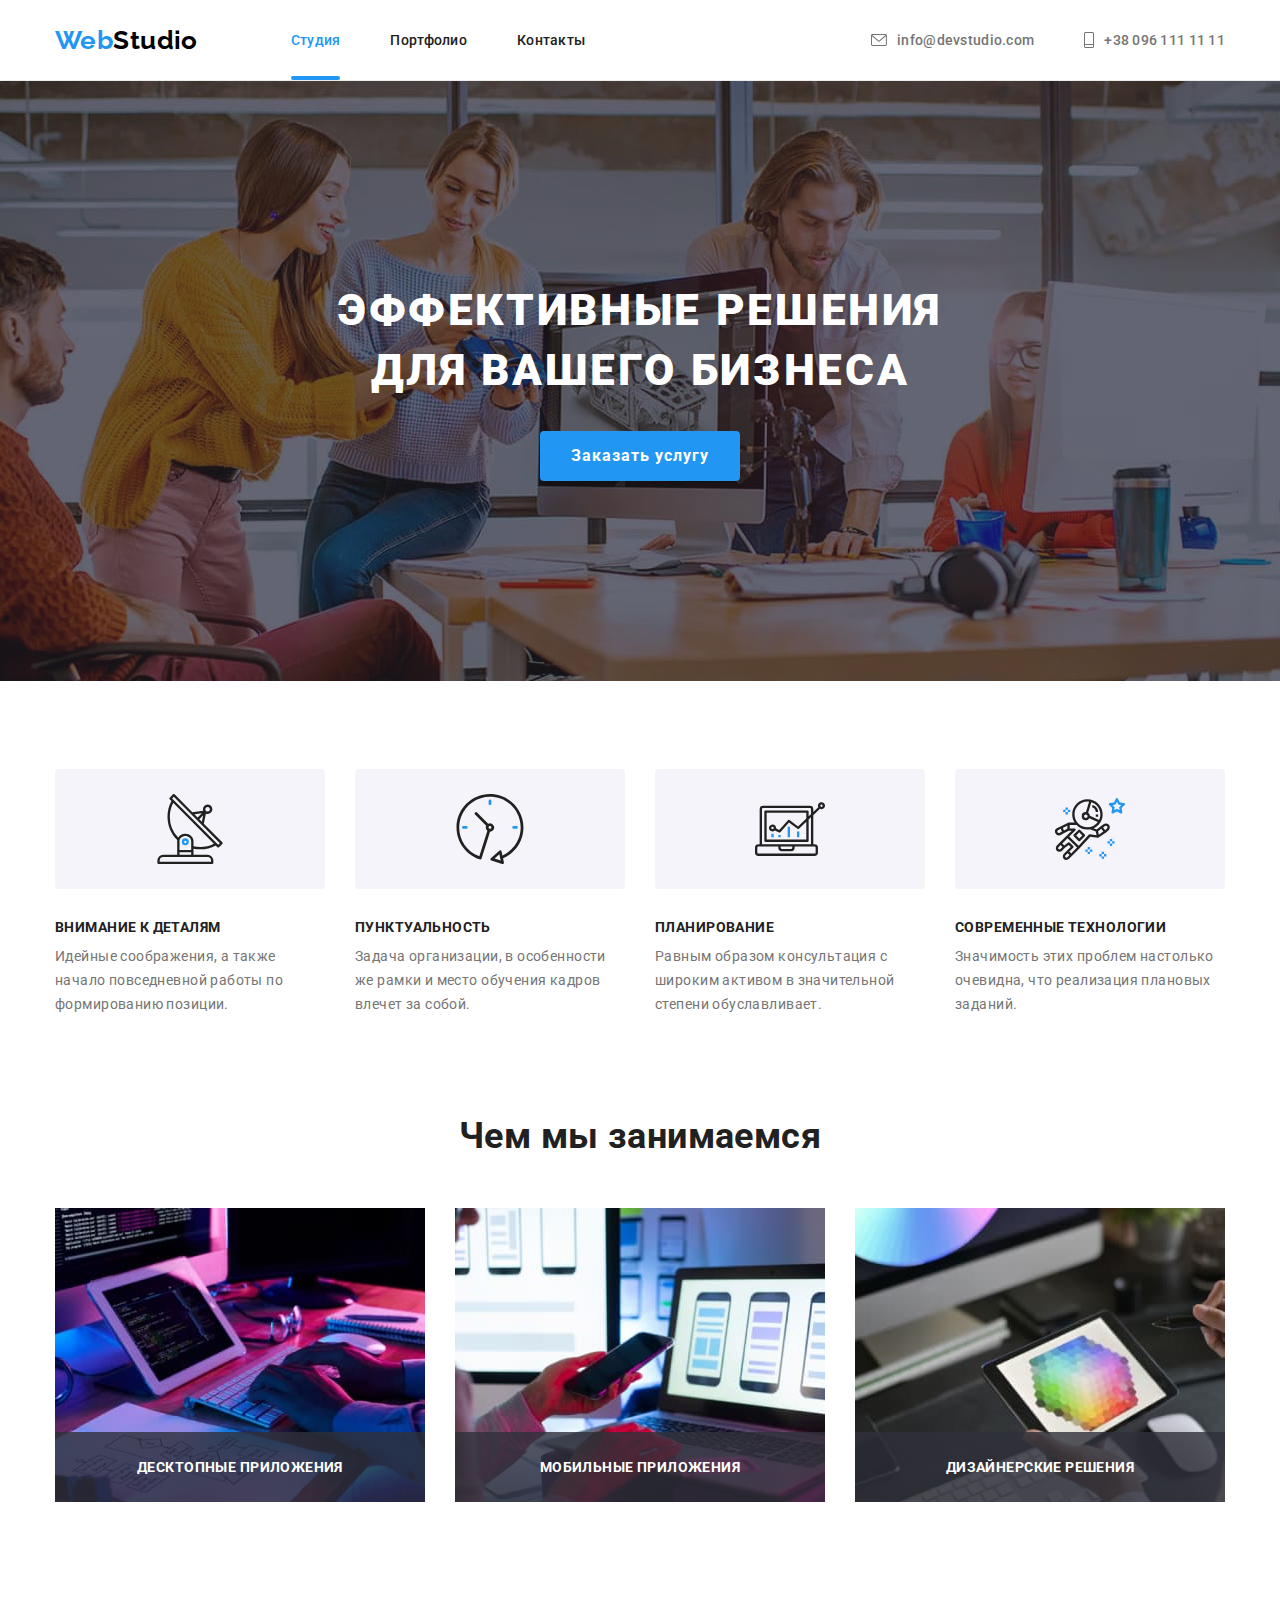
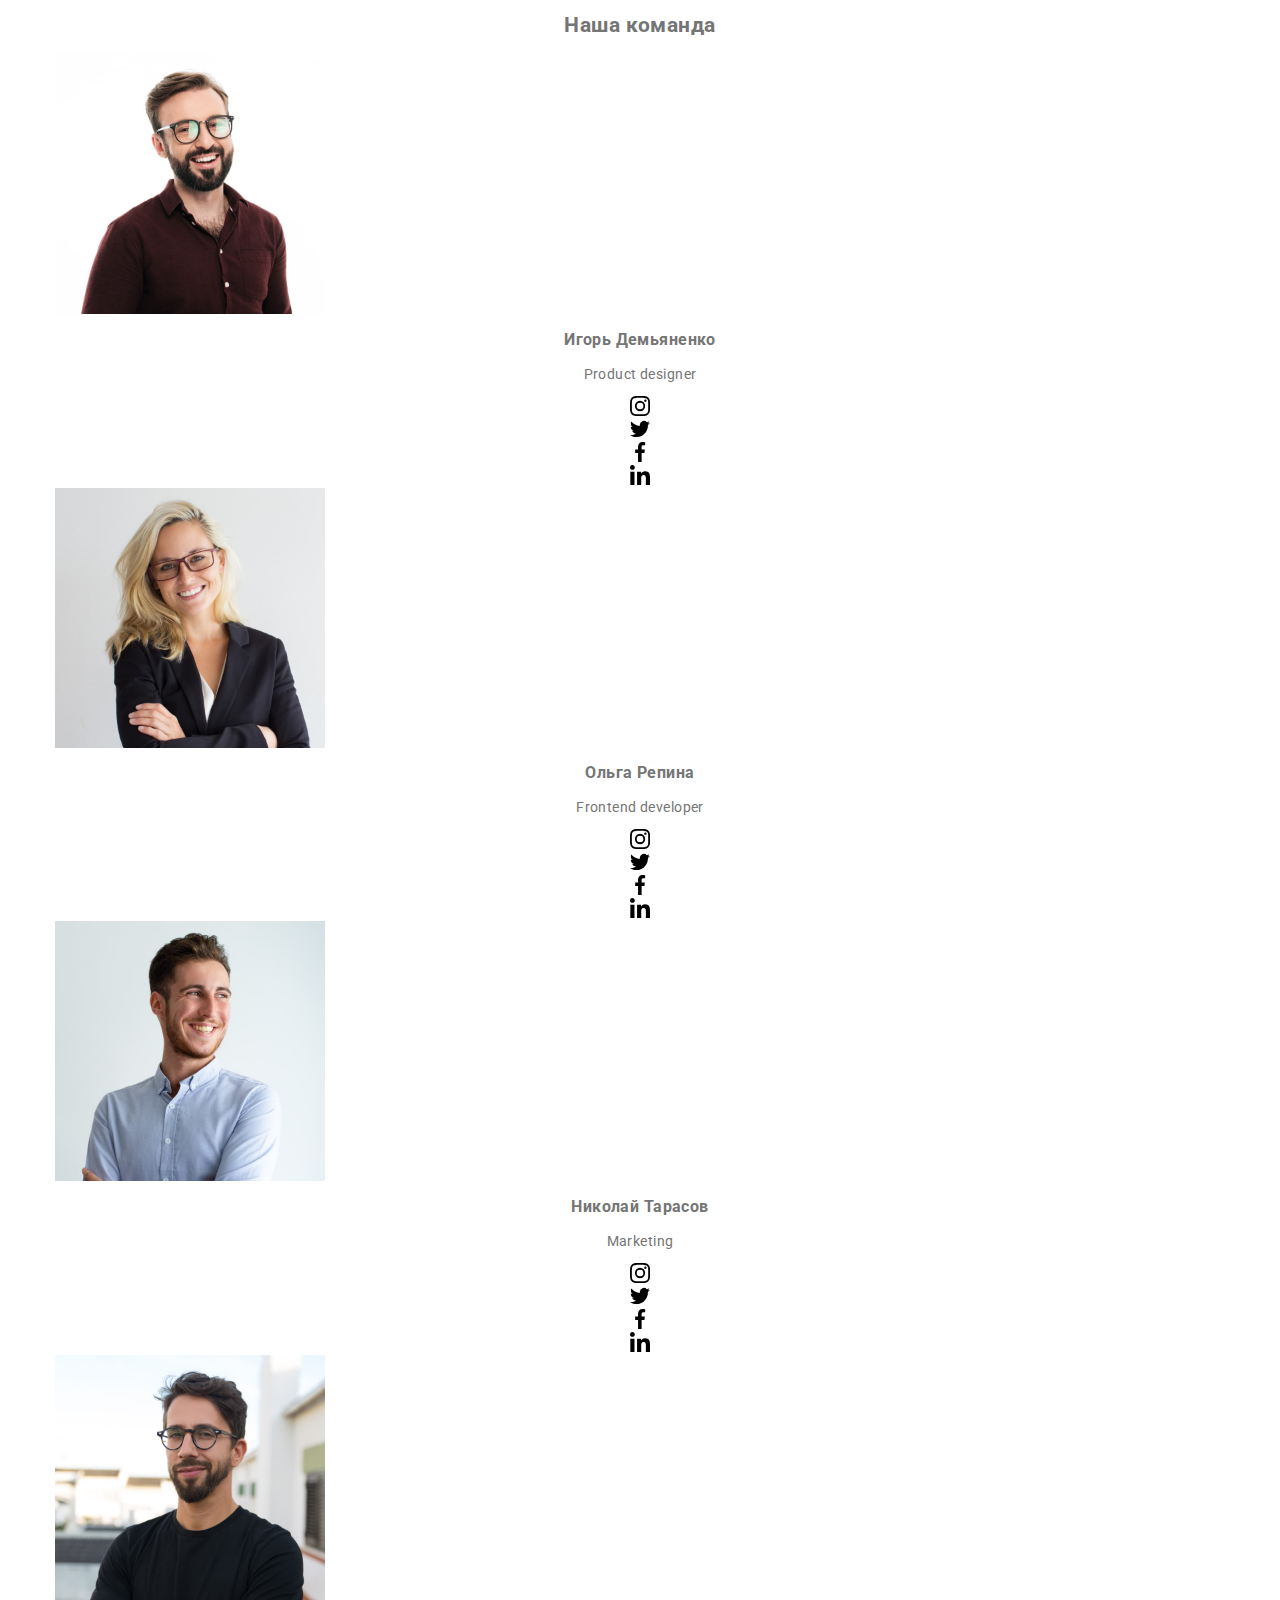
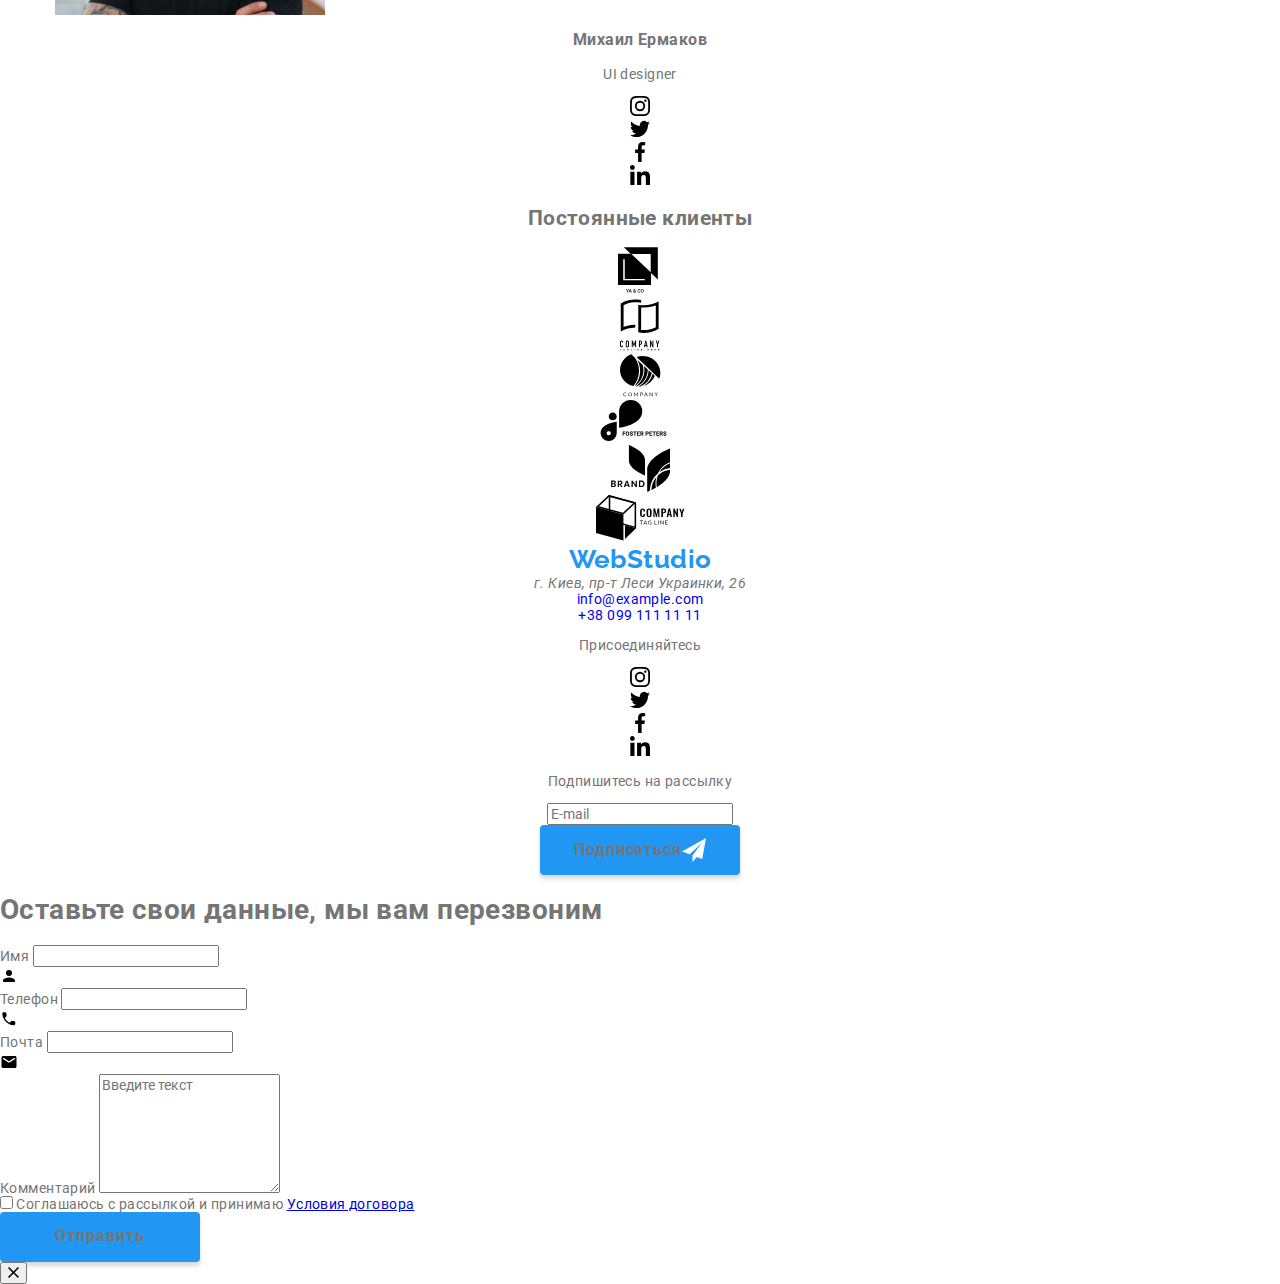
==== index.html @ 429842d4 "Добавляет sass в чем мы занимаемся" ====
<!DOCTYPE html>
<html lang="ru">

<head>
    <meta charset="UTF-8">
    <meta name="viewport" content="width=device-width, initial-scale=1.0">
    <title>WebStudio</title>
    <link rel="stylesheet"
        href="https://cdnjs.cloudflare.com/ajax/libs/modern-normalize/1.0.0/modern-normalize.min.css">
    <link rel="preconnect" href="https://fonts.gstatic.com">
    <link
        href="https://fonts.googleapis.com/css2?family=Raleway:wght@700&family=Roboto:wght@400;500;700;900&display=swap"
        rel="stylesheet">
    <link rel="stylesheet" href="./css/main.min.css">
</head>

<body>
    <!-- Шапка сайта -->
    <header class="header">
        <div class="container container-header">
            <nav class="nav">
                <a href="./index.html" class="logo logo-nav link" lang="en">Web<span class="logo-right-part-dark">Studio</span></a>
                <ul class="list nav-list">
                    <li class="nav-item"><a href="./index.html" class="nav-link-current link">Студия</a></li>
                    <li class="nav-item"><a href="./portfolio.html" class="nav-link link">Портфолио</a></li>
                    <li class="nav-item"><a href="" class="nav-link link">Контакты</a></li>
                </ul>
            </nav>
            <ul class="list contacts-list">
                <li class="contacts-item">
                    <a href="mailto:info@devstudio.com" class="contacts link" target="_blank" lang="en">
                        <svg class="contacts-icon" width="16" height="12">
                            <use href="./images/symbol-defs.svg#icon-envelope"></use>
                        </svg>
                        info@devstudio.com
                    </a>
                </li>
                <li class="contacts-item">
                    <a href="tel:+380961111111" class="contacts link">
                        <svg class="contacts-icon" width="10" height="16">
                            <use href="./images/symbol-defs.svg#icon-tel"></use>
                        </svg>
                        +38 096 111 11 11
                    </a>
                </li>
            </ul>
        </div>
    </header>
    <main>
        <!-- Герой -->
        <section class="hero">
            <div class="container">
                <div class="hero-object">
                    <h1 class="hero-title">Эффективные решения для вашего бизнеса</h1>
                    <button type="button" data-modal-open class="button hero-button">Заказать услугу</button>
                </div>
            </div>
        </section>
        <!-- Особенности -->
        <section class="features">
            <div class="container features-container">
                <h2 class="features-main-title visually-hidden">Особенности</h2>
                <ul class="features-list list">
                    <li class="features-item">
                        <div class="features-bcg-icon">
                            <svg width="70" height="70">
                                <use href="./images/symbol-defs.svg#icon-antenna"></use>
                            </svg>
                        </div>
                        <h3 class="features-title">Внимание к деталям</h3>
                        <p class="features-text">Идейные соображения, а также начало повседневной работы по формированию
                            позиции.</p>
                    </li>
                    <li class="features-item watch">

                        <div class="features-bcg-icon">
                            <svg width="70" height="70">
                                <use href="./images/symbol-defs.svg#icon-watch"></use>
                            </svg>
                        </div>
                        <h3 class="features-title watch">Пунктуальность</h3>
                        <p class="features-text">Задача организации, в особенности же рамки и место обучения кадров
                            влечет за собой.</p>
                    </li>
                    <li class="features-item computer">
                        <div class="features-bcg-icon">
                            <svg width="70" height="70">
                                <use href="./images/symbol-defs.svg#icon-computer"></use>
                            </svg>
                        </div>
                        <h3 class="features-title">Планирование</h3>
                        <p class="features-text">Равным образом консультация с широким активом в значительной степени
                            обуславливает.</p>
                    </li>
                    <li class="features-item astronaut">
                        <div class="features-bcg-icon">
                            <svg width="70" height="70">
                                <use href="./images/symbol-defs.svg#icon-astronaut"></use>
                            </svg>
                        </div>
                        <h3 class="features-title">Современные технологии</h3>
                        <p class="features-text">Значимость этих проблем настолько очевидна, что реализация плановых
                            заданий.</p>
                    </li>
                </ul>
            </div>
        </section>
        <!-- Чем мы занимаемся -->
        <section class="we-doing">
            <div class="container">
                <h2 class="we-doing-title">Чем мы занимаемся</h2>
                <ul class="we-doing-list list">
                    <li class="we-doing-item">
                        <img src="./images/what-are-we-doing/box-1.jpg" alt="Разработчик верстает сайт" width="370"
                            height="294" />
                        <div class="we-doing-thumb">
                            <h3 class="we-doing-text">Десктопные приложения</h3>
                        </div>
                    </li>
                    <li class="we-doing-item">
                        <img src="./images/what-are-we-doing/box-2.jpg" alt="Разработчик создает мобильное приложения"
                            width="370" height="294" />
                        <div class="we-doing-thumb">
                            <h3 class="we-doing-text">Мобильные приложения</h3>
                        </div>
                    </li>
                    <li class="we-doing-item">
                        <img src="./images/what-are-we-doing/box-3.jpg" alt="Дизайнер выбирает цвет на палитре"
                            width="370" height="294" />
                        <div class="we-doing-thumb">
                            <h3 class="we-doing-text">Дизайнерские решения</h3>
                        </div>
                    </li>
                </ul>
            </div>
        </section>
        <!-- Наша команда -->
        <section class="team">
            <div class="container">
                <h2 class="section-title">Наша команда</h2>
                <ul class="team-list list">
                    <li class="team-item">
                        <img src="./images/our-team/team-card-1.jpg" alt="Фото Игоря Демьяненко" width="270"
                            height="260" />
                        <div class="team-card">
                            <h3 class="team-name">Игорь Демьяненко</h3>
                            <p class="team-position" lang="en">Product designer</p>
                            <ul class="social-list list">
                                <li class="social-item">
                                    <a href="#" class="social-link">
                                        <svg width="20" height="20">
                                            <use href="./images/symbol-defs.svg#icon-instagram"></use>
                                        </svg>
                                    </a>
                                </li>
                                <li class="social-item">
                                    <a href="#" class="social-link">
                                        <svg width="20" height="20">
                                            <use href="./images/symbol-defs.svg#icon-twitter"></use>
                                        </svg>
                                    </a>
                                </li>
                                <li class="social-item">
                                    <a href="#" class="social-link">
                                        <svg width="20" height="20">
                                            <use href="./images/symbol-defs.svg#icon-facebook"></use>
                                        </svg>
                                    </a>
                                </li>
                                <li class="social-item">
                                    <a href="#" class="social-link">
                                        <svg width="20" height="20">
                                            <use href="./images/symbol-defs.svg#icon-linkedin"></use>
                                        </svg>
                                    </a>
                                </li>
                            </ul>
                        </div>
                    </li>
                    <li class="team-item">
                        <img src="./images/our-team/team-card-2.jpg" alt="Фото Ольги Репиной" width="270"
                            height="260" />
                        <div class="team-card">
                            <h3 class="team-name">Ольга Репина</h3>
                            <p class="team-position" lang="en">Frontend developer</p>
                            <ul class="social-list list">
                                <li class="social-item">
                                    <a href="#" class="social-link">
                                        <svg width="20" height="20">
                                            <use href="./images/symbol-defs.svg#icon-instagram"></use>
                                        </svg>
                                    </a>
                                </li>
                                <li class="social-item">
                                    <a href="#" class="social-link">
                                        <svg width="20" height="20">
                                            <use href="./images/symbol-defs.svg#icon-twitter"></use>
                                        </svg>
                                    </a>
                                </li>
                                <li class="social-item">
                                    <a href="#" class="social-link">
                                        <svg width="20" height="20">
                                            <use href="./images/symbol-defs.svg#icon-facebook"></use>
                                        </svg>
                                    </a>
                                </li>
                                <li class="social-item">
                                    <a href="#" class="social-link">
                                        <svg width="20" height="20">
                                            <use href="./images/symbol-defs.svg#icon-linkedin"></use>
                                        </svg>
                                    </a>
                                </li>
                            </ul>
                        </div>
                    </li>
                    <li class="team-item">
                        <img src="./images/our-team/team-card-3.jpg" alt="Фото Николая Тарасова" width="270"
                            height="260" />
                        <div class="team-card">
                            <h3 class="team-name">Николай Тарасов</h3>
                            <p class="team-position" lang="en">Marketing</p>
                            <ul class="social-list list">
                                <li class="social-item">
                                    <a href="#" class="social-link">
                                        <svg width="20" height="20">
                                            <use href="./images/symbol-defs.svg#icon-instagram"></use>
                                        </svg>
                                    </a>
                                </li>
                                <li class="social-item">
                                    <a href="#" class="social-link">
                                        <svg width="20" height="20">
                                            <use href="./images/symbol-defs.svg#icon-twitter"></use>
                                        </svg>
                                    </a>
                                </li>
                                <li class="social-item">
                                    <a href="#" class="social-link">
                                        <svg width="20" height="20">
                                            <use href="./images/symbol-defs.svg#icon-facebook"></use>
                                        </svg>
                                    </a>
                                </li>
                                <li class="social-item">
                                    <a href="#" class="social-link">
                                        <svg width="20" height="20">
                                            <use href="./images/symbol-defs.svg#icon-linkedin"></use>
                                        </svg>
                                    </a>
                                </li>
                            </ul>
                        </div>
                    </li>
                    <li class="team-item">
                        <img src="./images/our-team/team-card-4.jpg" alt="Фото Михаила Ермакова" width="270"
                            height="260" />
                        <div class="team-card">
                            <h3 class="team-name">Михаил Ермаков</h3>
                            <p class="team-position" lang="en">UI designer</p>
                            <ul class="social-list list">
                                <li class="social-item">
                                    <a href="#" class="social-link">
                                        <svg width="20" height="20">
                                            <use href="./images/symbol-defs.svg#icon-instagram"></use>
                                        </svg>
                                    </a>
                                </li>
                                <li class="social-item">
                                    <a href="#" class="social-link">
                                        <svg width="20" height="20">
                                            <use href="./images/symbol-defs.svg#icon-twitter"></use>
                                        </svg>
                                    </a>
                                </li>
                                <li class="social-item">
                                    <a href="#" class="social-link">
                                        <svg width="20" height="20">
                                            <use href="./images/symbol-defs.svg#icon-facebook"></use>
                                        </svg>
                                    </a>
                                </li>
                                <li class="social-item">
                                    <a href="#" class="social-link">
                                        <svg width="20" height="20">
                                            <use href="./images/symbol-defs.svg#icon-linkedin"></use>
                                        </svg>
                                    </a>
                                </li>
                            </ul>
                        </div>
                    </li>
                </ul>
            </div>
        </section>
        <!-- Наши клиенты -->
        <section class="clients">
            <div class="container">
                <h2 class="section-title">Постоянные клиенты</h2>
                <ul class="clients-list list">
                    <li class="clients-item">
                        <a href="#" class="clients-link">
                            <svg width="44" height="49">
                                <use href="./images/symbol-defs.svg#icon-client-1"></use>
                            </svg>
                        </a>
                    </li>
                    <li class="clients-item">
                        <a href="#" class="clients-link">
                            <svg width="40" height="52">
                                <use href="./images/symbol-defs.svg#icon-client-2"></use>
                            </svg>
                        </a>
                    </li>
                    <li class="clients-item">
                        <a href="#" class="clients-link">
                            <svg width="41" height="43">
                                <use href="./images/symbol-defs.svg#icon-client-3"></use>
                            </svg>
                        </a>
                    </li>
                    <li class="clients-item">
                        <a href="#" class="clients-link">
                            <svg width="80" height="42">
                                <use href="./images/symbol-defs.svg#icon-client-4"></use>
                            </svg>
                        </a>
                    </li>
                    <li class="clients-item">
                        <a href="#" class="clients-link">
                            <svg width="59" height="47">
                                <use href="./images/symbol-defs.svg#icon-client-5"></use>
                            </svg>
                        </a>
                    </li>
                    <li class="clients-item">
                        <a href="#" class="clients-link">
                            <svg width="89" height="46">
                                <use href="./images/symbol-defs.svg#icon-client-6"></use>
                            </svg>
                        </a>
                    </li>
                </ul>
            </div>
        </section>
    </main>
    <!-- Подвал -->
    <footer class="footer">
        <div class="container">
            <div class="part-address">
                <a href="./index.html" class="logo link" lang="en">Web<span class="footer-studio">Studio</span></a>
                <address class="footer-address">г. Киев, пр-т Леси Украинки, 26</address>
                <ul class="list">
                    <li class="element-list">
                        <a href="mailto:info@example.com" class="footer-email link" target="_blank"
                            lang="en">info@example.com</a>
                    </li>
                    <li>
                        <a href="tel:+380991111111" class="footer-email link end">+38 099 111 11 11</a>
                    </li>
                </ul>
            </div>
            <div class="footer-part-social">
                <p class="footer-plea">Присоединяйтесь</p>
                <ul class="social-list list">
                    <li class="social-item">
                        <a href="#" class="social-link">
                            <svg class="social-icon" width="20" height="20">
                                <use href="./images/symbol-defs.svg#icon-instagram"></use>
                            </svg>
                        </a>
                    </li>
                    <li class="social-item">
                        <a href="#" class="social-link">
                            <svg class="social-icon" width="20" height="20">
                                <use href="./images/symbol-defs.svg#icon-twitter"></use>
                            </svg>
                        </a>
                    </li>
                    <li class="social-item">
                        <a href="#" class="social-link">
                            <svg class="social-icon" width="20" height="20">
                                <use href="./images/symbol-defs.svg#icon-facebook"></use>
                            </svg>
                        </a>
                    </li>
                    <li class="social-item">
                        <a href="#" class="social-link">
                            <svg class="social-icon" width="20" height="20">
                                <use href="./images/symbol-defs.svg#icon-linkedin"></use>
                            </svg>
                        </a>
                    </li>
                </ul>
            </div>
            <form class="footer-part-follow">
                <div class="footer-follow">
                    <p class="footer-plea">Подпишитесь на рассылку</p>
                    <label>
                        <input type="email" name="email-for-follow" placeholder="E-mail" class="follow-input">
                    </label>
                </div>
                <button type="submit" class="button follow-button">Подписаться
                    <svg class="icon-follow" width="24" height="24">
                        <use href="./images/symbol-defs.svg#icon-send"></use>
                    </svg>
                </button>
            </form>
        </div>
    </footer>
    <!--Модальное окно-->
    <div data-modal class="backdrop is-hidden">
        <div class="modal-hero">
            <h1 class="modal-text">Оставьте свои данные, мы вам перезвоним</h1>
            <form class="modal-form">
                <div class="form-field">                    
                    <label class="form-label">Имя                        
                        <input type="text" name="name" class="form-input">                    
                    </label>
                    <div class="form-thumb">
                        <svg class="form-icon" width="18" height="18">
                            <use href="./images/symbol-defs.svg#icon-person"></use>
                        </svg>
                    </div>
                </div>
                <div class="form-field">
                    <label class="form-label">Телефон                        
                        <input type="tel" name="phone-number" class="form-input">
                    </label>
                    <div class="form-thumb">
                        <svg class="form-icon" width="18" height="18">
                            <use href="./images/symbol-defs.svg#icon-phone"></use>
                        </svg>
                    </div>
                </div>
                <div class="form-field">
                    <label class="form-label">Почта                        
                        <input type="email" name="email" class="form-input">
                    </label>
                    <div class="form-thumb">
                        <svg class="form-icon" width="18" height="18">
                            <use href="./images/symbol-defs.svg#icon-email"></use>
                        </svg>
                    </div>
                </div>
                <div class="form-field-textarea">
                    <label class="form-label">Комментарий
                        <textarea name="comment" rows="7" placeholder="Введите текст" class="form-textarea"></textarea>
                    </label>
                </div>
                <div class="checkbox-field">
                    <input class="checkbox-consent" type="checkbox" name="consent" value="consent" id="consent">
                    <label for="consent" class="checkbox-label">                        
                        Соглашаюсь с рассылкой и принимаю <a href="#" class="conditions">Условия договора</a>
                    </label>                    
                </div>
                <button type="submit" class="button modal-button">Отправить</button>
            </form>            
            <button data-modal-close class="button-close">
                <svg width="11" height="11">
                    <use href="./images/symbol-defs.svg#icon-close"></use>
                </svg>
            </button>
        </div>
    </div>
    <script src = "./js/modal.js" ></script>
</body>
</html>
---- css/main.min.css ----
a,button{cursor:pointer}img{display:block;max-width:100%;height:auto}.visually-hidden{position:absolute;clip:rect(0 0 0 0);width:1px;height:1px;margin:-1px}.list{list-style:none;margin:0;padding:0}.link{text-decoration:none}body{font-family:Roboto,sans-serif;font-weight:400;font-size:14px;line-height:1.143;letter-spacing:0.03em;background-color:#fff;color:#757575}.header{border-bottom:1px solid #ececec}.container{width:1200px;padding-left:15px;padding-right:15px;text-align:center;margin-right:auto;margin-left:auto}.container-header{display:-webkit-box;display:-ms-flexbox;display:flex;-webkit-box-pack:justify;-ms-flex-pack:justify;justify-content:space-between;-webkit-box-align:center;-ms-flex-align:center;align-items:center;text-align:left}.nav{font-weight:500;display:-webkit-box;display:-ms-flexbox;display:flex;-webkit-box-align:center;-ms-flex-align:center;align-items:center}.nav-list{display:-webkit-box;display:-ms-flexbox;display:flex;-webkit-box-align:center;-ms-flex-align:center;align-items:center;letter-spacing:0.02em}.nav-item:not(:last-child){margin-right:50px}.nav-link{display:block;padding:32px 0px;color:#212121;-webkit-transition:color 250ms cubic-bezier(0.4, 0, 0.2, 1);transition:color 250ms cubic-bezier(0.4, 0, 0.2, 1)}.nav-link:hover,.nav-link:focus{color:#2196f3}.nav-link-current{position:relative;display:block;padding:32px 0px;color:#2196f3}.nav-link-current::after{content:'';position:absolute;bottom:0;left:0;display:block;width:100%;height:4px;border-radius:2px;background-color:#2196f3}.logo{color:#2196f3;font-family:Raleway;font-weight:700;font-size:26px;line-height:1.192}.logo-nav{margin-right:93px;padding:24px 0}.logo-right-part-dark{color:#000}.contacts-list{display:-webkit-box;display:-ms-flexbox;display:flex;-webkit-box-align:center;-ms-flex-align:center;align-items:center}.contacts{display:-webkit-box;display:-ms-flexbox;display:flex;-webkit-box-align:center;-ms-flex-align:center;align-items:center;padding-top:32px;padding-bottom:32px;letter-spacing:0.02em;fill:currentColor;color:inherit;font-weight:500;-webkit-transition:color 250ms cubic-bezier(0.4, 0, 0.2, 1);transition:color 250ms cubic-bezier(0.4, 0, 0.2, 1)}.contacts:hover,.contacts:focus{color:#2196f3}.contacts-item:not(:last-child){margin-right:50px}.contacts-icon{margin-right:10px}.hero{margin-left:auto;margin-right:auto;height:600px;max-width:1600px;background-image:-webkit-gradient(linear, left top, right top, from(rgba(47,48,58,0.4)), to(rgba(47,48,58,0.4))),url(../images/hero/main-hero.jpg);background-image:linear-gradient(to right, rgba(47,48,58,0.4), rgba(47,48,58,0.4)),url(../images/hero/main-hero.jpg);background-repeat:no-repeat;background-position:center;background-size:cover;padding-top:200px;padding-bottom:200px;background-color:#2f303a}.hero-object{margin-left:auto;margin-right:auto;width:696px}.hero-title,.hero-button{letter-spacing:0.06em;color:#fff}.hero-title{margin-top:0;margin-bottom:30px;padding:0;font-weight:900;font-size:44px;line-height:1.36;text-transform:uppercase}.button{font-family:inherit;font-size:16px;border:none;border-radius:4px;display:-webkit-inline-box;display:-ms-inline-flexbox;display:inline-flex;-webkit-box-align:center;-ms-flex-align:center;align-items:center;-webkit-box-pack:center;-ms-flex-pack:center;justify-content:center;width:200px;height:50px;font-weight:700;line-height:1.88;background-color:#2196f3;-webkit-box-shadow:0px 4px 4px rgba(0,0,0,0.15);box-shadow:0px 4px 4px rgba(0,0,0,0.15)}.hero-button{-webkit-transition:background-color var(--main-time) var(--main-timing-function);transition:background-color var(--main-time) var(--main-timing-function)}.hero-button:hover,.hero-button:focus{background-color:#188ce8}.features{padding-top:88px;padding-bottom:100px}.features-container{text-align:left}.features-list{display:-webkit-box;display:-ms-flexbox;display:flex}.features-item{width:calc((100% - (3 * 30px)) / 4)}.features-item:not(:last-child){margin-right:30px}.features-title,.features-main-title{margin:0;padding:0;color:#212121;font-weight:700}.features-title{margin-bottom:10px;font-size:inherit;text-transform:uppercase}.features-bcg-icon{display:-webkit-box;display:-ms-flexbox;display:flex;-webkit-box-align:center;-ms-flex-align:center;align-items:center;-webkit-box-pack:center;-ms-flex-pack:center;justify-content:center;width:100%;height:120px;background-color:#f5f4fa;border-radius:4px;margin-bottom:30px}.features-text{margin-top:0;margin-bottom:0;line-height:1.7}.we-doing{padding-bottom:94px}.we-doing-item{position:relative;width:calc((100% - 2 * 30px) / 3)}.we-doing-item:not(:last-child){margin-right:30px}.we-doing-title{margin:0 0 50px 0;padding:0;color:#212121;font-weight:700;font-size:36px}.we-doing-list{display:-webkit-box;display:-ms-flexbox;display:flex}.we-doing-thumb{position:absolute;bottom:0;left:0;display:-webkit-box;display:-ms-flexbox;display:flex;-webkit-box-align:center;-ms-flex-align:center;align-items:center;-webkit-box-pack:center;-ms-flex-pack:center;justify-content:center;width:100%;height:70px;background-image:-webkit-gradient(linear, left top, right top, from(rgba(47,48,58,0.8)), to(rgba(47,48,58,0.8)));background-image:linear-gradient(to right, rgba(47,48,58,0.8), rgba(47,48,58,0.8))}.we-doing-text{margin-top:0;margin-bottom:0;font-size:inherit;font-weight:700;text-transform:uppercase;color:#fff}.footer-email:hover,.footer-email:focus{color:#2196f3}.follow-button{letter-spacing:0.06em;color:var(--hero-title-color)}.modal-button{letter-spacing:0.06em;color:var(--hero-title-color);-webkit-transition:background-color 250ms cubic-bezier(0.4, 0, 0.2, 1);transition:background-color 250ms cubic-bezier(0.4, 0, 0.2, 1)}.work-title{margin:0;padding:0;color:#212121;font-weight:700}
/*# sourceMappingURL=main.min.css.map */
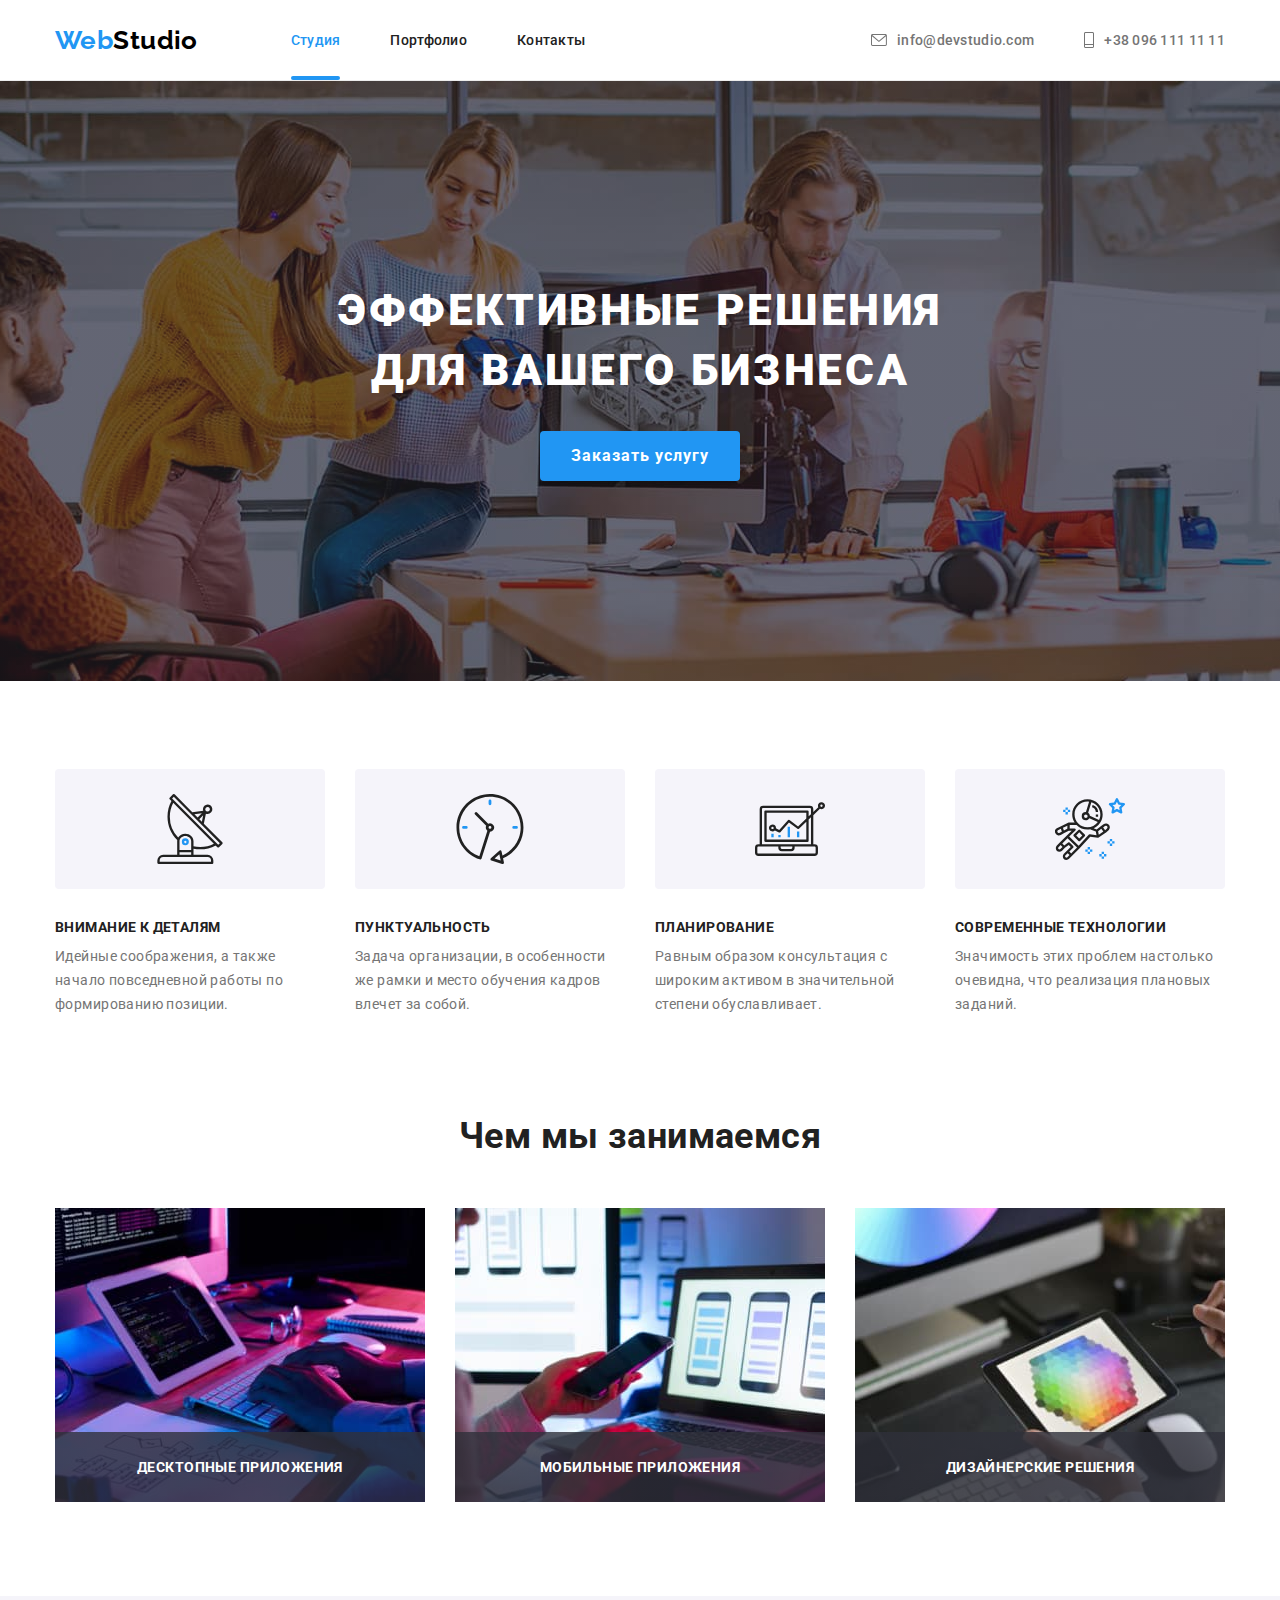
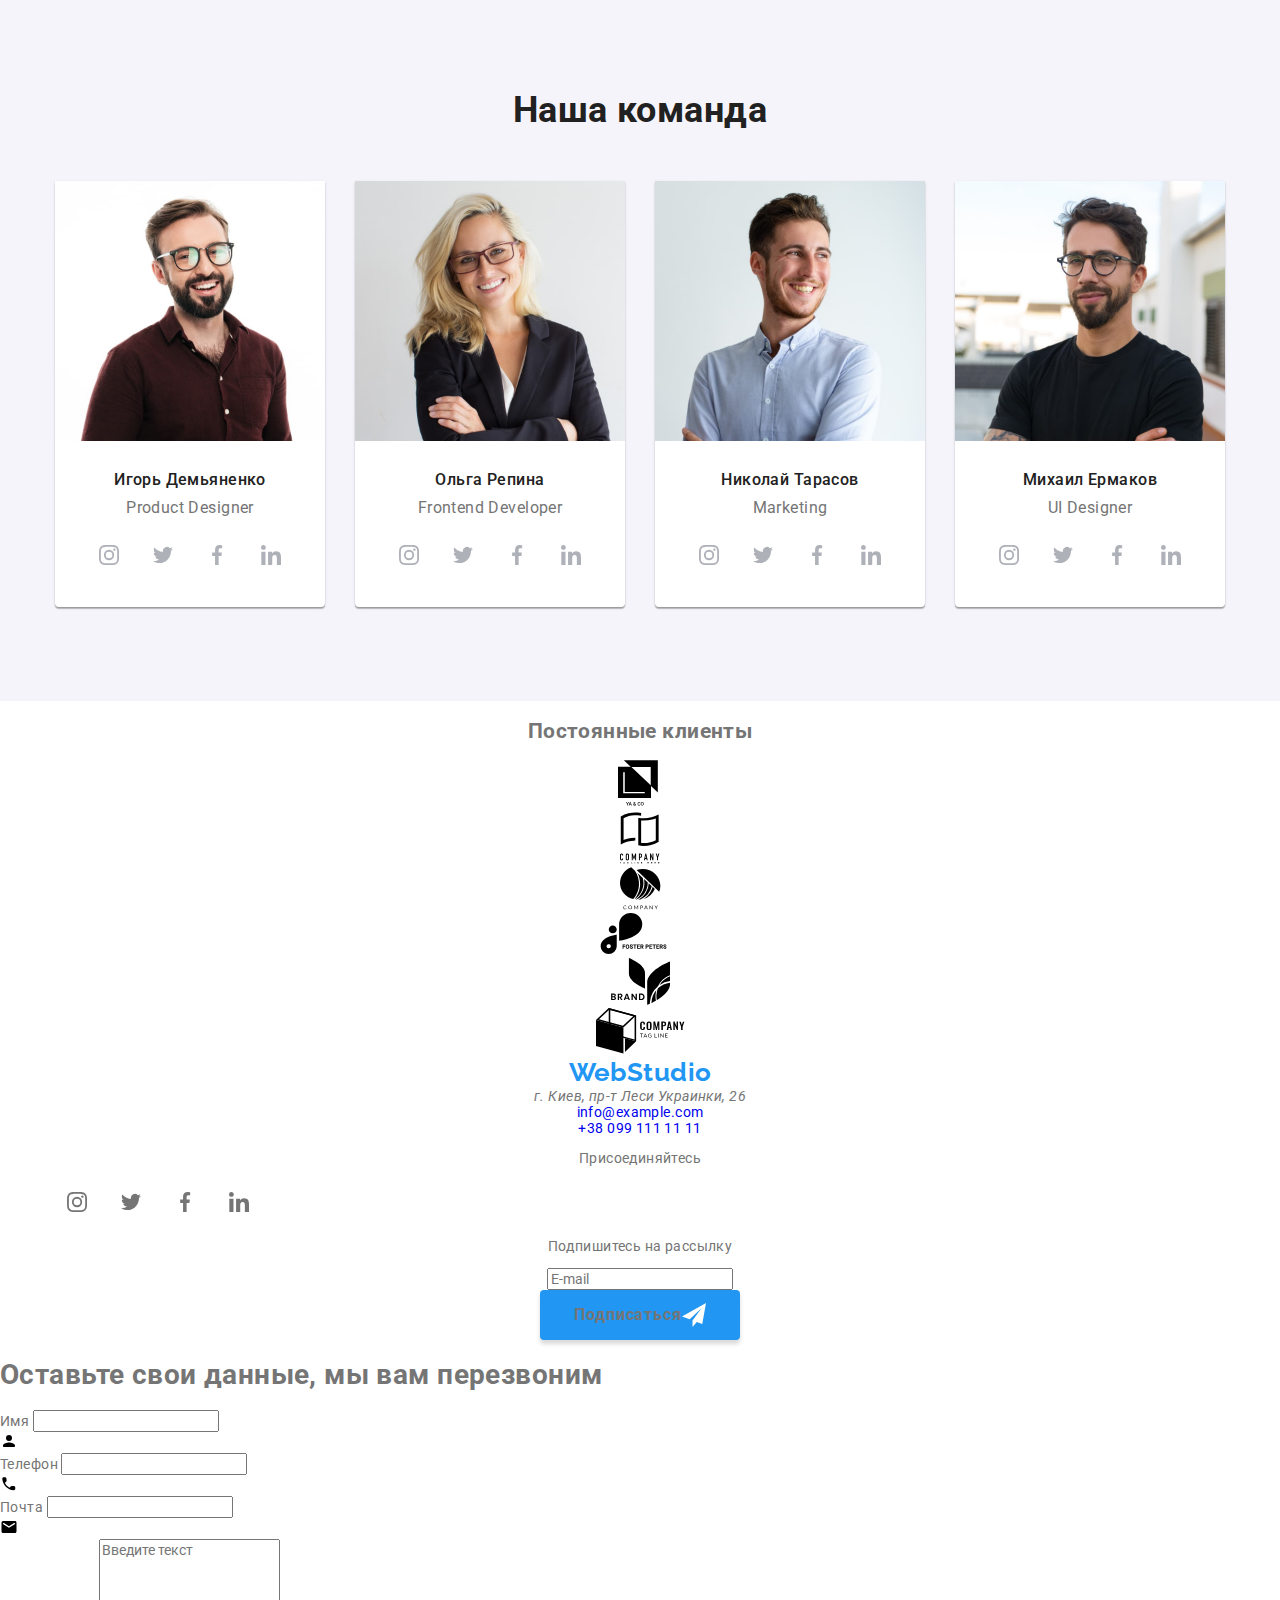
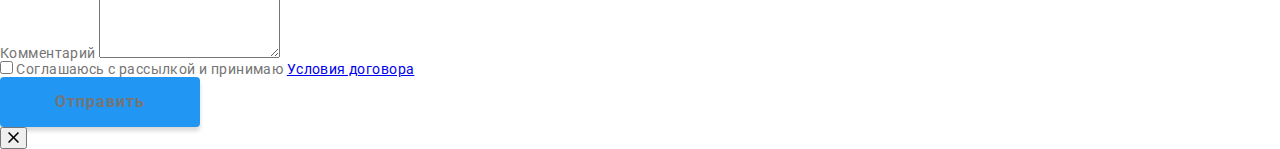
==== commit 85b57b9d: "Добавляет sass в нашу команду" ====
--- a/index.html
+++ b/index.html
@@ -137,7 +137,7 @@
         <!-- Наша команда -->
         <section class="team">
             <div class="container">
-                <h2 class="section-title">Наша команда</h2>
+                <h2 class="team-title">Наша команда</h2>
                 <ul class="team-list list">
                     <li class="team-item">
                         <img src="./images/our-team/team-card-1.jpg" alt="Фото Игоря Демьяненко" width="270"
@@ -147,28 +147,28 @@
                             <p class="team-position" lang="en">Product designer</p>
                             <ul class="social-list list">
                                 <li class="social-item">
-                                    <a href="#" class="social-link">
+                                    <a href="#" class="social-link team-social-link">
                                         <svg width="20" height="20">
                                             <use href="./images/symbol-defs.svg#icon-instagram"></use>
                                         </svg>
                                     </a>
                                 </li>
                                 <li class="social-item">
-                                    <a href="#" class="social-link">
+                                    <a href="#" class="social-link team-social-link">
                                         <svg width="20" height="20">
                                             <use href="./images/symbol-defs.svg#icon-twitter"></use>
                                         </svg>
                                     </a>
                                 </li>
                                 <li class="social-item">
-                                    <a href="#" class="social-link">
+                                    <a href="#" class="social-link team-social-link">
                                         <svg width="20" height="20">
                                             <use href="./images/symbol-defs.svg#icon-facebook"></use>
                                         </svg>
                                     </a>
                                 </li>
                                 <li class="social-item">
-                                    <a href="#" class="social-link">
+                                    <a href="#" class="social-link team-social-link">
                                         <svg width="20" height="20">
                                             <use href="./images/symbol-defs.svg#icon-linkedin"></use>
                                         </svg>
@@ -185,28 +185,28 @@
                             <p class="team-position" lang="en">Frontend developer</p>
                             <ul class="social-list list">
                                 <li class="social-item">
-                                    <a href="#" class="social-link">
+                                    <a href="#" class="social-link team-social-link">
                                         <svg width="20" height="20">
                                             <use href="./images/symbol-defs.svg#icon-instagram"></use>
                                         </svg>
                                     </a>
                                 </li>
                                 <li class="social-item">
-                                    <a href="#" class="social-link">
+                                    <a href="#" class="social-link team-social-link">
                                         <svg width="20" height="20">
                                             <use href="./images/symbol-defs.svg#icon-twitter"></use>
                                         </svg>
                                     </a>
                                 </li>
                                 <li class="social-item">
-                                    <a href="#" class="social-link">
+                                    <a href="#" class="social-link team-social-link">
                                         <svg width="20" height="20">
                                             <use href="./images/symbol-defs.svg#icon-facebook"></use>
                                         </svg>
                                     </a>
                                 </li>
                                 <li class="social-item">
-                                    <a href="#" class="social-link">
+                                    <a href="#" class="social-link team-social-link">
                                         <svg width="20" height="20">
                                             <use href="./images/symbol-defs.svg#icon-linkedin"></use>
                                         </svg>
@@ -223,28 +223,28 @@
                             <p class="team-position" lang="en">Marketing</p>
                             <ul class="social-list list">
                                 <li class="social-item">
-                                    <a href="#" class="social-link">
+                                    <a href="#" class="social-link team-social-link">
                                         <svg width="20" height="20">
                                             <use href="./images/symbol-defs.svg#icon-instagram"></use>
                                         </svg>
                                     </a>
                                 </li>
                                 <li class="social-item">
-                                    <a href="#" class="social-link">
+                                    <a href="#" class="social-link team-social-link">
                                         <svg width="20" height="20">
                                             <use href="./images/symbol-defs.svg#icon-twitter"></use>
                                         </svg>
                                     </a>
                                 </li>
                                 <li class="social-item">
-                                    <a href="#" class="social-link">
+                                    <a href="#" class="social-link team-social-link">
                                         <svg width="20" height="20">
                                             <use href="./images/symbol-defs.svg#icon-facebook"></use>
                                         </svg>
                                     </a>
                                 </li>
                                 <li class="social-item">
-                                    <a href="#" class="social-link">
+                                    <a href="#" class="social-link team-social-link">
                                         <svg width="20" height="20">
                                             <use href="./images/symbol-defs.svg#icon-linkedin"></use>
                                         </svg>
@@ -261,28 +261,28 @@
                             <p class="team-position" lang="en">UI designer</p>
                             <ul class="social-list list">
                                 <li class="social-item">
-                                    <a href="#" class="social-link">
+                                    <a href="#" class="social-link team-social-link">
                                         <svg width="20" height="20">
                                             <use href="./images/symbol-defs.svg#icon-instagram"></use>
                                         </svg>
                                     </a>
                                 </li>
                                 <li class="social-item">
-                                    <a href="#" class="social-link">
+                                    <a href="#" class="social-link team-social-link">
                                         <svg width="20" height="20">
                                             <use href="./images/symbol-defs.svg#icon-twitter"></use>
                                         </svg>
                                     </a>
                                 </li>
                                 <li class="social-item">
-                                    <a href="#" class="social-link">
+                                    <a href="#" class="social-link team-social-link">
                                         <svg width="20" height="20">
                                             <use href="./images/symbol-defs.svg#icon-facebook"></use>
                                         </svg>
                                     </a>
                                 </li>
                                 <li class="social-item">
-                                    <a href="#" class="social-link">
+                                    <a href="#" class="social-link team-social-link">
                                         <svg width="20" height="20">
                                             <use href="./images/symbol-defs.svg#icon-linkedin"></use>
                                         </svg>
--- a/css/main.min.css
+++ b/css/main.min.css
@@ -1,2 +1,2 @@
-a,button{cursor:pointer}img{display:block;max-width:100%;height:auto}.visually-hidden{position:absolute;clip:rect(0 0 0 0);width:1px;height:1px;margin:-1px}.list{list-style:none;margin:0;padding:0}.link{text-decoration:none}body{font-family:Roboto,sans-serif;font-weight:400;font-size:14px;line-height:1.143;letter-spacing:0.03em;background-color:#fff;color:#757575}.header{border-bottom:1px solid #ececec}.container{width:1200px;padding-left:15px;padding-right:15px;text-align:center;margin-right:auto;margin-left:auto}.container-header{display:-webkit-box;display:-ms-flexbox;display:flex;-webkit-box-pack:justify;-ms-flex-pack:justify;justify-content:space-between;-webkit-box-align:center;-ms-flex-align:center;align-items:center;text-align:left}.nav{font-weight:500;display:-webkit-box;display:-ms-flexbox;display:flex;-webkit-box-align:center;-ms-flex-align:center;align-items:center}.nav-list{display:-webkit-box;display:-ms-flexbox;display:flex;-webkit-box-align:center;-ms-flex-align:center;align-items:center;letter-spacing:0.02em}.nav-item:not(:last-child){margin-right:50px}.nav-link{display:block;padding:32px 0px;color:#212121;-webkit-transition:color 250ms cubic-bezier(0.4, 0, 0.2, 1);transition:color 250ms cubic-bezier(0.4, 0, 0.2, 1)}.nav-link:hover,.nav-link:focus{color:#2196f3}.nav-link-current{position:relative;display:block;padding:32px 0px;color:#2196f3}.nav-link-current::after{content:'';position:absolute;bottom:0;left:0;display:block;width:100%;height:4px;border-radius:2px;background-color:#2196f3}.logo{color:#2196f3;font-family:Raleway;font-weight:700;font-size:26px;line-height:1.192}.logo-nav{margin-right:93px;padding:24px 0}.logo-right-part-dark{color:#000}.contacts-list{display:-webkit-box;display:-ms-flexbox;display:flex;-webkit-box-align:center;-ms-flex-align:center;align-items:center}.contacts{display:-webkit-box;display:-ms-flexbox;display:flex;-webkit-box-align:center;-ms-flex-align:center;align-items:center;padding-top:32px;padding-bottom:32px;letter-spacing:0.02em;fill:currentColor;color:inherit;font-weight:500;-webkit-transition:color 250ms cubic-bezier(0.4, 0, 0.2, 1);transition:color 250ms cubic-bezier(0.4, 0, 0.2, 1)}.contacts:hover,.contacts:focus{color:#2196f3}.contacts-item:not(:last-child){margin-right:50px}.contacts-icon{margin-right:10px}.hero{margin-left:auto;margin-right:auto;height:600px;max-width:1600px;background-image:-webkit-gradient(linear, left top, right top, from(rgba(47,48,58,0.4)), to(rgba(47,48,58,0.4))),url(../images/hero/main-hero.jpg);background-image:linear-gradient(to right, rgba(47,48,58,0.4), rgba(47,48,58,0.4)),url(../images/hero/main-hero.jpg);background-repeat:no-repeat;background-position:center;background-size:cover;padding-top:200px;padding-bottom:200px;background-color:#2f303a}.hero-object{margin-left:auto;margin-right:auto;width:696px}.hero-title,.hero-button{letter-spacing:0.06em;color:#fff}.hero-title{margin-top:0;margin-bottom:30px;padding:0;font-weight:900;font-size:44px;line-height:1.36;text-transform:uppercase}.button{font-family:inherit;font-size:16px;border:none;border-radius:4px;display:-webkit-inline-box;display:-ms-inline-flexbox;display:inline-flex;-webkit-box-align:center;-ms-flex-align:center;align-items:center;-webkit-box-pack:center;-ms-flex-pack:center;justify-content:center;width:200px;height:50px;font-weight:700;line-height:1.88;background-color:#2196f3;-webkit-box-shadow:0px 4px 4px rgba(0,0,0,0.15);box-shadow:0px 4px 4px rgba(0,0,0,0.15)}.hero-button{-webkit-transition:background-color var(--main-time) var(--main-timing-function);transition:background-color var(--main-time) var(--main-timing-function)}.hero-button:hover,.hero-button:focus{background-color:#188ce8}.features{padding-top:88px;padding-bottom:100px}.features-container{text-align:left}.features-list{display:-webkit-box;display:-ms-flexbox;display:flex}.features-item{width:calc((100% - (3 * 30px)) / 4)}.features-item:not(:last-child){margin-right:30px}.features-title,.features-main-title{margin:0;padding:0;color:#212121;font-weight:700}.features-title{margin-bottom:10px;font-size:inherit;text-transform:uppercase}.features-bcg-icon{display:-webkit-box;display:-ms-flexbox;display:flex;-webkit-box-align:center;-ms-flex-align:center;align-items:center;-webkit-box-pack:center;-ms-flex-pack:center;justify-content:center;width:100%;height:120px;background-color:#f5f4fa;border-radius:4px;margin-bottom:30px}.features-text{margin-top:0;margin-bottom:0;line-height:1.7}.we-doing{padding-bottom:94px}.we-doing-item{position:relative;width:calc((100% - 2 * 30px) / 3)}.we-doing-item:not(:last-child){margin-right:30px}.we-doing-title{margin:0 0 50px 0;padding:0;color:#212121;font-weight:700;font-size:36px}.we-doing-list{display:-webkit-box;display:-ms-flexbox;display:flex}.we-doing-thumb{position:absolute;bottom:0;left:0;display:-webkit-box;display:-ms-flexbox;display:flex;-webkit-box-align:center;-ms-flex-align:center;align-items:center;-webkit-box-pack:center;-ms-flex-pack:center;justify-content:center;width:100%;height:70px;background-image:-webkit-gradient(linear, left top, right top, from(rgba(47,48,58,0.8)), to(rgba(47,48,58,0.8)));background-image:linear-gradient(to right, rgba(47,48,58,0.8), rgba(47,48,58,0.8))}.we-doing-text{margin-top:0;margin-bottom:0;font-size:inherit;font-weight:700;text-transform:uppercase;color:#fff}.footer-email:hover,.footer-email:focus{color:#2196f3}.follow-button{letter-spacing:0.06em;color:var(--hero-title-color)}.modal-button{letter-spacing:0.06em;color:var(--hero-title-color);-webkit-transition:background-color 250ms cubic-bezier(0.4, 0, 0.2, 1);transition:background-color 250ms cubic-bezier(0.4, 0, 0.2, 1)}.work-title{margin:0;padding:0;color:#212121;font-weight:700}
+a,button{cursor:pointer}img{display:block;max-width:100%;height:auto}.visually-hidden{position:absolute;clip:rect(0 0 0 0);width:1px;height:1px;margin:-1px}.list{list-style:none;margin:0;padding:0}.link{text-decoration:none}body{font-family:Roboto,sans-serif;font-weight:400;font-size:14px;line-height:1.143;letter-spacing:0.03em;background-color:#fff;color:#757575}.header{border-bottom:1px solid #ececec}.container{width:1200px;padding-left:15px;padding-right:15px;text-align:center;margin-right:auto;margin-left:auto}.container-header{display:-webkit-box;display:-ms-flexbox;display:flex;-webkit-box-pack:justify;-ms-flex-pack:justify;justify-content:space-between;-webkit-box-align:center;-ms-flex-align:center;align-items:center;text-align:left}.nav{font-weight:500;display:-webkit-box;display:-ms-flexbox;display:flex;-webkit-box-align:center;-ms-flex-align:center;align-items:center}.nav-list{display:-webkit-box;display:-ms-flexbox;display:flex;-webkit-box-align:center;-ms-flex-align:center;align-items:center;letter-spacing:0.02em}.nav-item:not(:last-child){margin-right:50px}.nav-link{display:block;padding:32px 0px;color:#212121;-webkit-transition:color 250ms cubic-bezier(0.4, 0, 0.2, 1);transition:color 250ms cubic-bezier(0.4, 0, 0.2, 1)}.nav-link:hover,.nav-link:focus{color:#2196f3}.nav-link-current{position:relative;display:block;padding:32px 0px;color:#2196f3}.nav-link-current::after{content:'';position:absolute;bottom:0;left:0;display:block;width:100%;height:4px;border-radius:2px;background-color:#2196f3}.logo{color:#2196f3;font-family:Raleway;font-weight:700;font-size:26px;line-height:1.192}.logo-nav{margin-right:93px;padding:24px 0}.logo-right-part-dark{color:#000}.contacts-list{display:-webkit-box;display:-ms-flexbox;display:flex;-webkit-box-align:center;-ms-flex-align:center;align-items:center}.contacts{display:-webkit-box;display:-ms-flexbox;display:flex;-webkit-box-align:center;-ms-flex-align:center;align-items:center;padding-top:32px;padding-bottom:32px;letter-spacing:0.02em;fill:currentColor;color:inherit;font-weight:500;-webkit-transition:color 250ms cubic-bezier(0.4, 0, 0.2, 1);transition:color 250ms cubic-bezier(0.4, 0, 0.2, 1)}.contacts:hover,.contacts:focus{color:#2196f3}.contacts-item:not(:last-child){margin-right:50px}.contacts-icon{margin-right:10px}.hero{margin-left:auto;margin-right:auto;height:600px;max-width:1600px;background-image:-webkit-gradient(linear, left top, right top, from(rgba(47,48,58,0.4)), to(rgba(47,48,58,0.4))),url(../images/hero/main-hero.jpg);background-image:linear-gradient(to right, rgba(47,48,58,0.4), rgba(47,48,58,0.4)),url(../images/hero/main-hero.jpg);background-repeat:no-repeat;background-position:center;background-size:cover;padding-top:200px;padding-bottom:200px;background-color:#2f303a}.hero-object{margin-left:auto;margin-right:auto;width:696px}.hero-title,.hero-button{letter-spacing:0.06em;color:#fff}.hero-title{margin-top:0;margin-bottom:30px;padding:0;font-weight:900;font-size:44px;line-height:1.36;text-transform:uppercase}.button{font-family:inherit;font-size:16px;border:none;border-radius:4px;display:-webkit-inline-box;display:-ms-inline-flexbox;display:inline-flex;-webkit-box-align:center;-ms-flex-align:center;align-items:center;-webkit-box-pack:center;-ms-flex-pack:center;justify-content:center;width:200px;height:50px;font-weight:700;line-height:1.88;background-color:#2196f3;-webkit-box-shadow:0px 4px 4px rgba(0,0,0,0.15);box-shadow:0px 4px 4px rgba(0,0,0,0.15)}.hero-button{-webkit-transition:background-color var(--main-time) var(--main-timing-function);transition:background-color var(--main-time) var(--main-timing-function)}.hero-button:hover,.hero-button:focus{background-color:#188ce8}.features{padding-top:88px;padding-bottom:100px}.features-container{text-align:left}.features-list{display:-webkit-box;display:-ms-flexbox;display:flex}.features-item{width:calc((100% - (3 * 30px)) / 4)}.features-item:not(:last-child){margin-right:30px}.features-title,.features-main-title{margin:0;padding:0;color:#212121;font-weight:700}.features-title{margin-bottom:10px;font-size:inherit;text-transform:uppercase}.features-bcg-icon{display:-webkit-box;display:-ms-flexbox;display:flex;-webkit-box-align:center;-ms-flex-align:center;align-items:center;-webkit-box-pack:center;-ms-flex-pack:center;justify-content:center;width:100%;height:120px;background-color:#f5f4fa;border-radius:4px;margin-bottom:30px}.features-text{margin-top:0;margin-bottom:0;line-height:1.7}.we-doing{padding-bottom:94px}.we-doing-item{position:relative;width:calc((100% - 2 * 30px) / 3)}.we-doing-item:not(:last-child){margin-right:30px}.we-doing-title{margin:0 0 50px 0;padding:0;color:#212121;font-weight:700;font-size:36px}.we-doing-list{display:-webkit-box;display:-ms-flexbox;display:flex}.we-doing-thumb{position:absolute;bottom:0;left:0;display:-webkit-box;display:-ms-flexbox;display:flex;-webkit-box-align:center;-ms-flex-align:center;align-items:center;-webkit-box-pack:center;-ms-flex-pack:center;justify-content:center;width:100%;height:70px;background-image:-webkit-gradient(linear, left top, right top, from(rgba(47,48,58,0.8)), to(rgba(47,48,58,0.8)));background-image:linear-gradient(to right, rgba(47,48,58,0.8), rgba(47,48,58,0.8))}.we-doing-text{margin-top:0;margin-bottom:0;font-size:inherit;font-weight:700;text-transform:uppercase;color:#fff}.team{padding-top:94px;padding-bottom:94px;background-color:#f5f4fa}.team-title{margin:0 0 50px 0;padding:0;color:#212121;font-weight:700;font-size:36px}.team-list{display:-webkit-box;display:-ms-flexbox;display:flex}.team-item{-webkit-box-shadow:0px 1px 3px rgba(0,0,0,0.12),0px 1px 1px rgba(0,0,0,0.14),0px 2px 1px rgba(0,0,0,0.2);box-shadow:0px 1px 3px rgba(0,0,0,0.12),0px 1px 1px rgba(0,0,0,0.14),0px 2px 1px rgba(0,0,0,0.2);border-radius:0px 0px 4px 4px;width:calc((100% - 3 * 30px) / 4);background-color:#fff}.team-item:not(:last-child){margin-right:30px}.team-card{width:100%;padding:30px 32px}.team-name,.team-position{font-size:16px}.team-name{margin-top:0;margin-bottom:10px;font-weight:500;color:#212121}.team-position{margin-top:0;margin-bottom:16px;text-transform:capitalize}.social-list{display:-webkit-box;display:-ms-flexbox;display:flex}.team .social-list{color:#afb1b8}.social-item{width:44px;height:44px}.social-item:not(:last-child){margin-right:10px}.team-social-link{background-color:#fff}.team-social-link:hover,.team-social-link:focus{background-color:#2196f3;color:#fff}.social-link{display:-webkit-box;display:-ms-flexbox;display:flex;-webkit-box-align:center;-ms-flex-align:center;align-items:center;-webkit-box-pack:center;-ms-flex-pack:center;justify-content:center;border-radius:50%;width:100%;height:100%;color:inherit;fill:currentColor;-webkit-transition:color var(--main-time) var(--main-timing-function),background-color var(--main-time) var(--main-timing-function);transition:color var(--main-time) var(--main-timing-function),background-color var(--main-time) var(--main-timing-function)}.footer-email:hover,.footer-email:focus{color:#2196f3}.follow-button{letter-spacing:0.06em;color:var(--hero-title-color)}.footer .social-link:hover,.footer .social-link:focus{background-color:var(--accent-color);color:var(--hero-title-color)}.modal-button{letter-spacing:0.06em;color:var(--hero-title-color);-webkit-transition:background-color 250ms cubic-bezier(0.4, 0, 0.2, 1);transition:background-color 250ms cubic-bezier(0.4, 0, 0.2, 1)}.work-title{margin:0;padding:0;color:#212121;font-weight:700}
 /*# sourceMappingURL=main.min.css.map */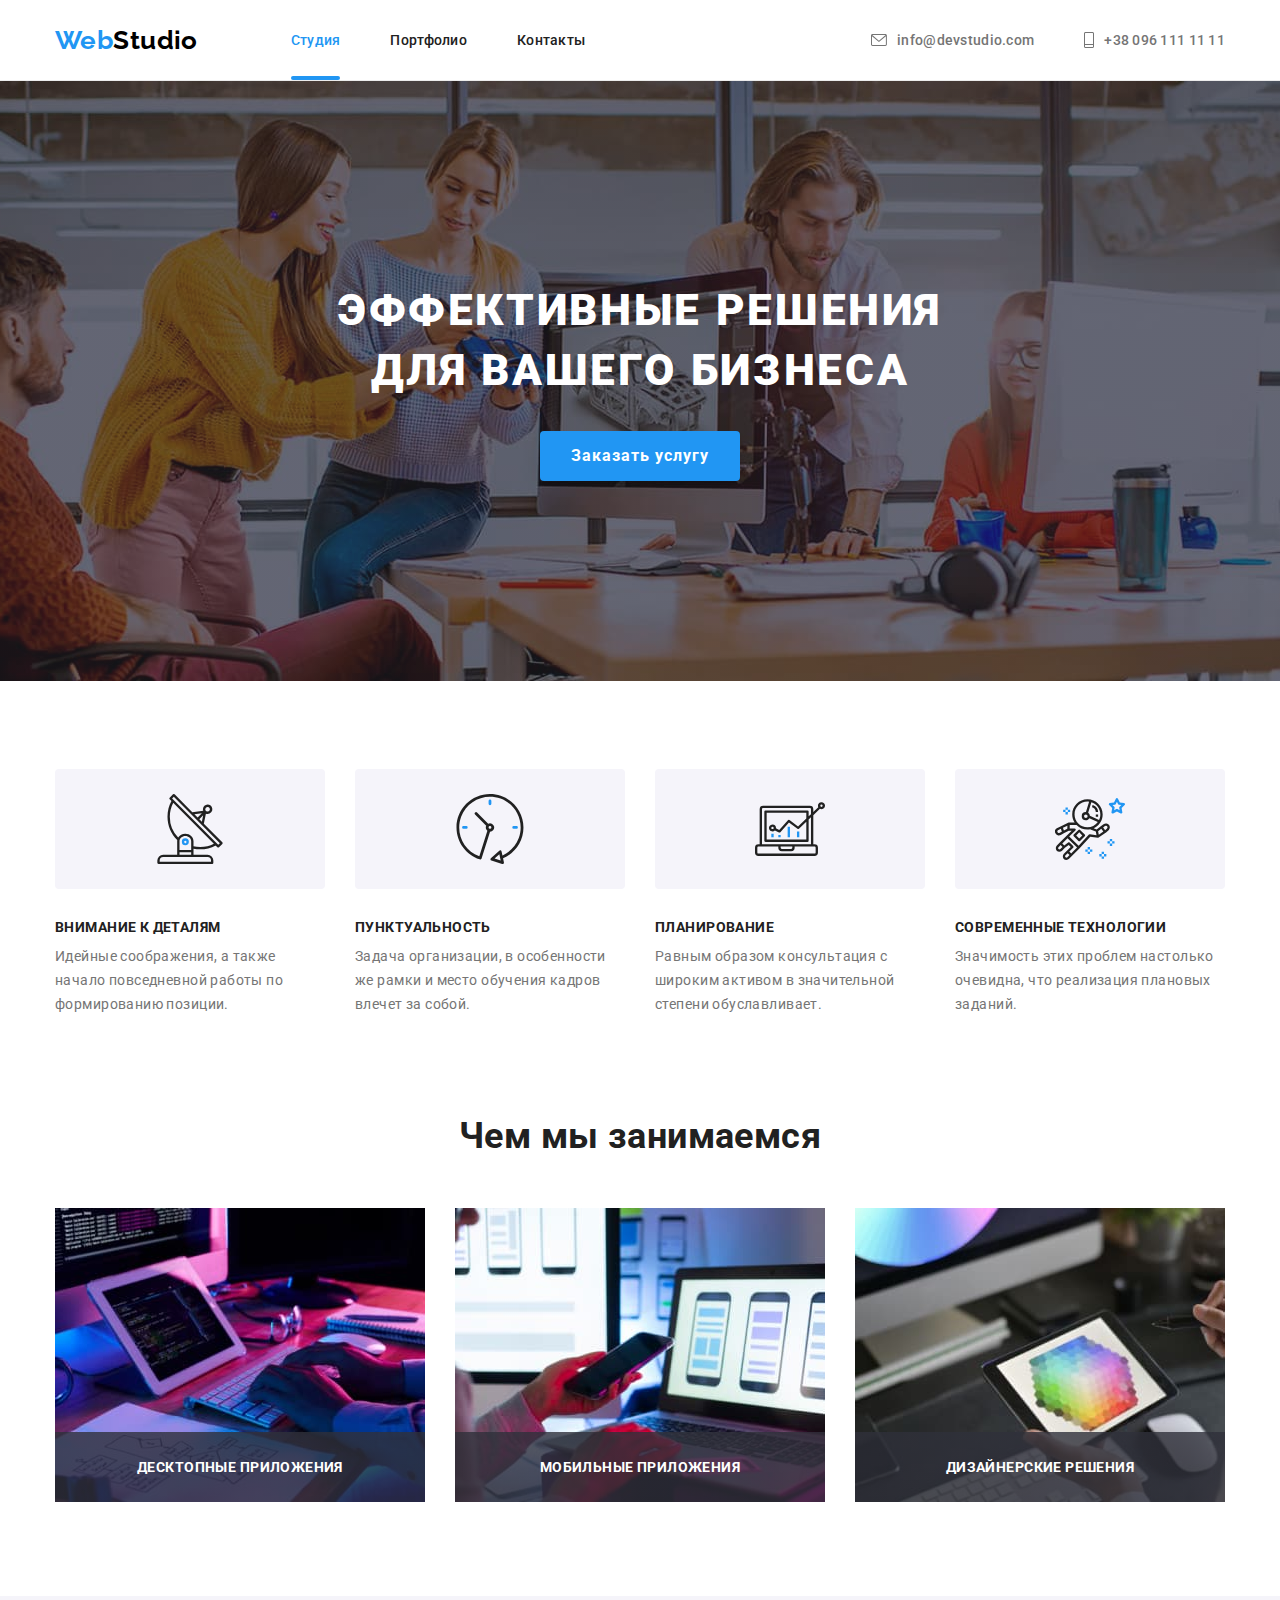
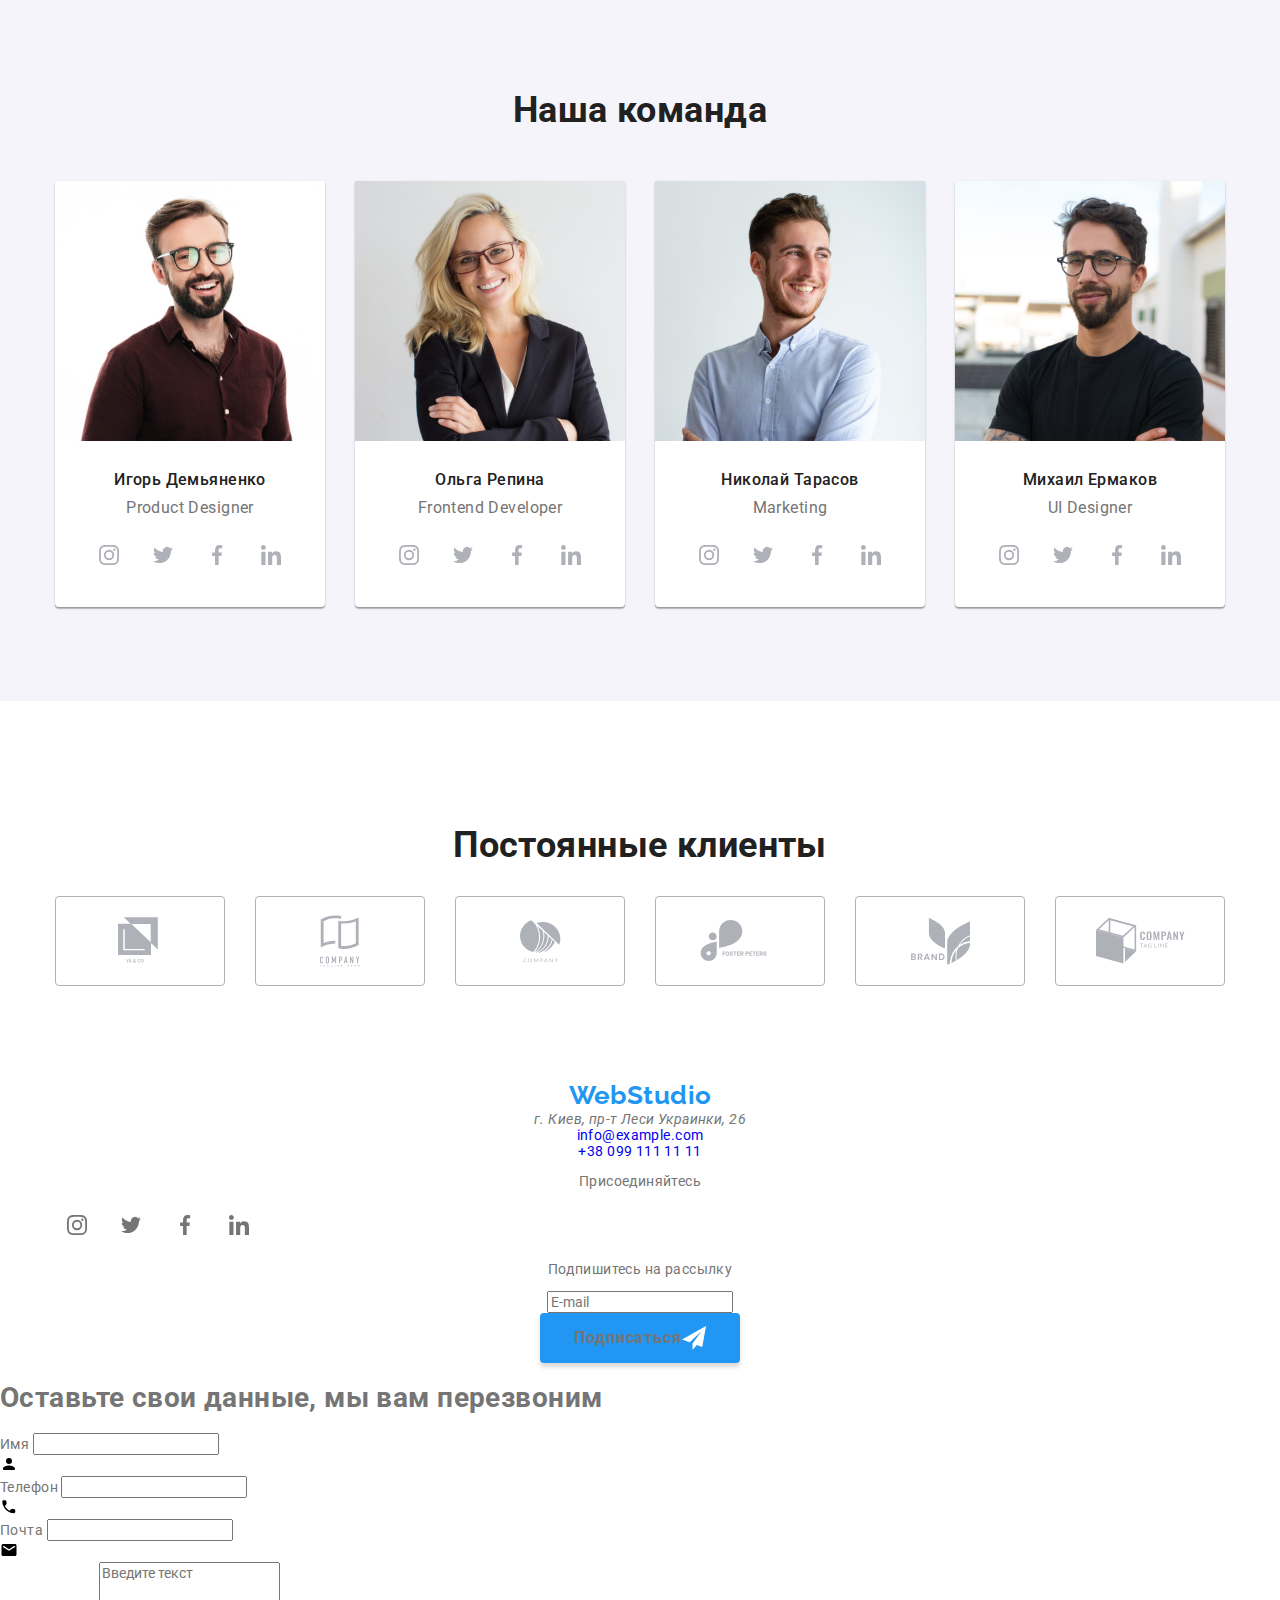
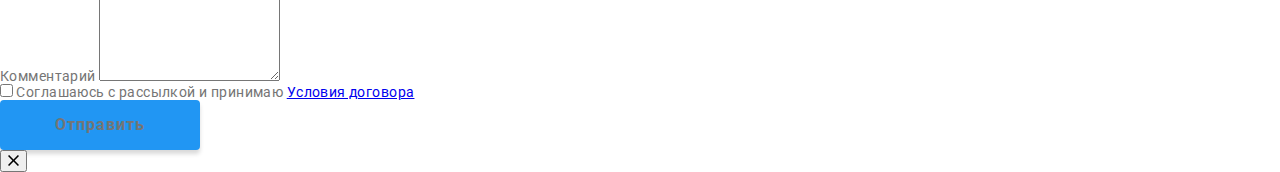
==== commit 0b978e03: "Добавляет sass  в наши клиенты" ====
--- a/index.html
+++ b/index.html
@@ -297,7 +297,7 @@
         <!-- Наши клиенты -->
         <section class="clients">
             <div class="container">
-                <h2 class="section-title">Постоянные клиенты</h2>
+                <h2 class="clients-title">Постоянные клиенты</h2>
                 <ul class="clients-list list">
                     <li class="clients-item">
                         <a href="#" class="clients-link">
--- a/css/main.min.css
+++ b/css/main.min.css
@@ -1,2 +1,2 @@
-a,button{cursor:pointer}img{display:block;max-width:100%;height:auto}.visually-hidden{position:absolute;clip:rect(0 0 0 0);width:1px;height:1px;margin:-1px}.list{list-style:none;margin:0;padding:0}.link{text-decoration:none}body{font-family:Roboto,sans-serif;font-weight:400;font-size:14px;line-height:1.143;letter-spacing:0.03em;background-color:#fff;color:#757575}.header{border-bottom:1px solid #ececec}.container{width:1200px;padding-left:15px;padding-right:15px;text-align:center;margin-right:auto;margin-left:auto}.container-header{display:-webkit-box;display:-ms-flexbox;display:flex;-webkit-box-pack:justify;-ms-flex-pack:justify;justify-content:space-between;-webkit-box-align:center;-ms-flex-align:center;align-items:center;text-align:left}.nav{font-weight:500;display:-webkit-box;display:-ms-flexbox;display:flex;-webkit-box-align:center;-ms-flex-align:center;align-items:center}.nav-list{display:-webkit-box;display:-ms-flexbox;display:flex;-webkit-box-align:center;-ms-flex-align:center;align-items:center;letter-spacing:0.02em}.nav-item:not(:last-child){margin-right:50px}.nav-link{display:block;padding:32px 0px;color:#212121;-webkit-transition:color 250ms cubic-bezier(0.4, 0, 0.2, 1);transition:color 250ms cubic-bezier(0.4, 0, 0.2, 1)}.nav-link:hover,.nav-link:focus{color:#2196f3}.nav-link-current{position:relative;display:block;padding:32px 0px;color:#2196f3}.nav-link-current::after{content:'';position:absolute;bottom:0;left:0;display:block;width:100%;height:4px;border-radius:2px;background-color:#2196f3}.logo{color:#2196f3;font-family:Raleway;font-weight:700;font-size:26px;line-height:1.192}.logo-nav{margin-right:93px;padding:24px 0}.logo-right-part-dark{color:#000}.contacts-list{display:-webkit-box;display:-ms-flexbox;display:flex;-webkit-box-align:center;-ms-flex-align:center;align-items:center}.contacts{display:-webkit-box;display:-ms-flexbox;display:flex;-webkit-box-align:center;-ms-flex-align:center;align-items:center;padding-top:32px;padding-bottom:32px;letter-spacing:0.02em;fill:currentColor;color:inherit;font-weight:500;-webkit-transition:color 250ms cubic-bezier(0.4, 0, 0.2, 1);transition:color 250ms cubic-bezier(0.4, 0, 0.2, 1)}.contacts:hover,.contacts:focus{color:#2196f3}.contacts-item:not(:last-child){margin-right:50px}.contacts-icon{margin-right:10px}.hero{margin-left:auto;margin-right:auto;height:600px;max-width:1600px;background-image:-webkit-gradient(linear, left top, right top, from(rgba(47,48,58,0.4)), to(rgba(47,48,58,0.4))),url(../images/hero/main-hero.jpg);background-image:linear-gradient(to right, rgba(47,48,58,0.4), rgba(47,48,58,0.4)),url(../images/hero/main-hero.jpg);background-repeat:no-repeat;background-position:center;background-size:cover;padding-top:200px;padding-bottom:200px;background-color:#2f303a}.hero-object{margin-left:auto;margin-right:auto;width:696px}.hero-title,.hero-button{letter-spacing:0.06em;color:#fff}.hero-title{margin-top:0;margin-bottom:30px;padding:0;font-weight:900;font-size:44px;line-height:1.36;text-transform:uppercase}.button{font-family:inherit;font-size:16px;border:none;border-radius:4px;display:-webkit-inline-box;display:-ms-inline-flexbox;display:inline-flex;-webkit-box-align:center;-ms-flex-align:center;align-items:center;-webkit-box-pack:center;-ms-flex-pack:center;justify-content:center;width:200px;height:50px;font-weight:700;line-height:1.88;background-color:#2196f3;-webkit-box-shadow:0px 4px 4px rgba(0,0,0,0.15);box-shadow:0px 4px 4px rgba(0,0,0,0.15)}.hero-button{-webkit-transition:background-color var(--main-time) var(--main-timing-function);transition:background-color var(--main-time) var(--main-timing-function)}.hero-button:hover,.hero-button:focus{background-color:#188ce8}.features{padding-top:88px;padding-bottom:100px}.features-container{text-align:left}.features-list{display:-webkit-box;display:-ms-flexbox;display:flex}.features-item{width:calc((100% - (3 * 30px)) / 4)}.features-item:not(:last-child){margin-right:30px}.features-title,.features-main-title{margin:0;padding:0;color:#212121;font-weight:700}.features-title{margin-bottom:10px;font-size:inherit;text-transform:uppercase}.features-bcg-icon{display:-webkit-box;display:-ms-flexbox;display:flex;-webkit-box-align:center;-ms-flex-align:center;align-items:center;-webkit-box-pack:center;-ms-flex-pack:center;justify-content:center;width:100%;height:120px;background-color:#f5f4fa;border-radius:4px;margin-bottom:30px}.features-text{margin-top:0;margin-bottom:0;line-height:1.7}.we-doing{padding-bottom:94px}.we-doing-item{position:relative;width:calc((100% - 2 * 30px) / 3)}.we-doing-item:not(:last-child){margin-right:30px}.we-doing-title{margin:0 0 50px 0;padding:0;color:#212121;font-weight:700;font-size:36px}.we-doing-list{display:-webkit-box;display:-ms-flexbox;display:flex}.we-doing-thumb{position:absolute;bottom:0;left:0;display:-webkit-box;display:-ms-flexbox;display:flex;-webkit-box-align:center;-ms-flex-align:center;align-items:center;-webkit-box-pack:center;-ms-flex-pack:center;justify-content:center;width:100%;height:70px;background-image:-webkit-gradient(linear, left top, right top, from(rgba(47,48,58,0.8)), to(rgba(47,48,58,0.8)));background-image:linear-gradient(to right, rgba(47,48,58,0.8), rgba(47,48,58,0.8))}.we-doing-text{margin-top:0;margin-bottom:0;font-size:inherit;font-weight:700;text-transform:uppercase;color:#fff}.team{padding-top:94px;padding-bottom:94px;background-color:#f5f4fa}.team-title{margin:0 0 50px 0;padding:0;color:#212121;font-weight:700;font-size:36px}.team-list{display:-webkit-box;display:-ms-flexbox;display:flex}.team-item{-webkit-box-shadow:0px 1px 3px rgba(0,0,0,0.12),0px 1px 1px rgba(0,0,0,0.14),0px 2px 1px rgba(0,0,0,0.2);box-shadow:0px 1px 3px rgba(0,0,0,0.12),0px 1px 1px rgba(0,0,0,0.14),0px 2px 1px rgba(0,0,0,0.2);border-radius:0px 0px 4px 4px;width:calc((100% - 3 * 30px) / 4);background-color:#fff}.team-item:not(:last-child){margin-right:30px}.team-card{width:100%;padding:30px 32px}.team-name,.team-position{font-size:16px}.team-name{margin-top:0;margin-bottom:10px;font-weight:500;color:#212121}.team-position{margin-top:0;margin-bottom:16px;text-transform:capitalize}.social-list{display:-webkit-box;display:-ms-flexbox;display:flex}.team .social-list{color:#afb1b8}.social-item{width:44px;height:44px}.social-item:not(:last-child){margin-right:10px}.team-social-link{background-color:#fff}.team-social-link:hover,.team-social-link:focus{background-color:#2196f3;color:#fff}.social-link{display:-webkit-box;display:-ms-flexbox;display:flex;-webkit-box-align:center;-ms-flex-align:center;align-items:center;-webkit-box-pack:center;-ms-flex-pack:center;justify-content:center;border-radius:50%;width:100%;height:100%;color:inherit;fill:currentColor;-webkit-transition:color var(--main-time) var(--main-timing-function),background-color var(--main-time) var(--main-timing-function);transition:color var(--main-time) var(--main-timing-function),background-color var(--main-time) var(--main-timing-function)}.footer-email:hover,.footer-email:focus{color:#2196f3}.follow-button{letter-spacing:0.06em;color:var(--hero-title-color)}.footer .social-link:hover,.footer .social-link:focus{background-color:var(--accent-color);color:var(--hero-title-color)}.modal-button{letter-spacing:0.06em;color:var(--hero-title-color);-webkit-transition:background-color 250ms cubic-bezier(0.4, 0, 0.2, 1);transition:background-color 250ms cubic-bezier(0.4, 0, 0.2, 1)}.work-title{margin:0;padding:0;color:#212121;font-weight:700}
+a,button{cursor:pointer}img{display:block;max-width:100%;height:auto}.visually-hidden{position:absolute;clip:rect(0 0 0 0);width:1px;height:1px;margin:-1px}.list{list-style:none;margin:0;padding:0}.link{text-decoration:none}body{font-family:Roboto,sans-serif;font-weight:400;font-size:14px;line-height:1.143;letter-spacing:0.03em;background-color:#fff;color:#757575}.header{border-bottom:1px solid #ececec}.container{width:1200px;padding-left:15px;padding-right:15px;text-align:center;margin-right:auto;margin-left:auto}.container-header{display:-webkit-box;display:-ms-flexbox;display:flex;-webkit-box-pack:justify;-ms-flex-pack:justify;justify-content:space-between;-webkit-box-align:center;-ms-flex-align:center;align-items:center;text-align:left}.nav{font-weight:500;display:-webkit-box;display:-ms-flexbox;display:flex;-webkit-box-align:center;-ms-flex-align:center;align-items:center}.nav-list{display:-webkit-box;display:-ms-flexbox;display:flex;-webkit-box-align:center;-ms-flex-align:center;align-items:center;letter-spacing:0.02em}.nav-item:not(:last-child){margin-right:50px}.nav-link{display:block;padding:32px 0px;color:#212121;-webkit-transition:color 250ms cubic-bezier(0.4, 0, 0.2, 1);transition:color 250ms cubic-bezier(0.4, 0, 0.2, 1)}.nav-link:hover,.nav-link:focus{color:#2196f3}.nav-link-current{position:relative;display:block;padding:32px 0px;color:#2196f3}.nav-link-current::after{content:'';position:absolute;bottom:0;left:0;display:block;width:100%;height:4px;border-radius:2px;background-color:#2196f3}.logo{color:#2196f3;font-family:Raleway;font-weight:700;font-size:26px;line-height:1.192}.logo-nav{margin-right:93px;padding:24px 0}.logo-right-part-dark{color:#000}.contacts-list{display:-webkit-box;display:-ms-flexbox;display:flex;-webkit-box-align:center;-ms-flex-align:center;align-items:center}.contacts{display:-webkit-box;display:-ms-flexbox;display:flex;-webkit-box-align:center;-ms-flex-align:center;align-items:center;padding-top:32px;padding-bottom:32px;letter-spacing:0.02em;fill:currentColor;color:inherit;font-weight:500;-webkit-transition:color 250ms cubic-bezier(0.4, 0, 0.2, 1);transition:color 250ms cubic-bezier(0.4, 0, 0.2, 1)}.contacts:hover,.contacts:focus{color:#2196f3}.contacts-item:not(:last-child){margin-right:50px}.contacts-icon{margin-right:10px}.hero{margin-left:auto;margin-right:auto;height:600px;max-width:1600px;background-image:-webkit-gradient(linear, left top, right top, from(rgba(47,48,58,0.4)), to(rgba(47,48,58,0.4))),url(../images/hero/main-hero.jpg);background-image:linear-gradient(to right, rgba(47,48,58,0.4), rgba(47,48,58,0.4)),url(../images/hero/main-hero.jpg);background-repeat:no-repeat;background-position:center;background-size:cover;padding-top:200px;padding-bottom:200px;background-color:#2f303a}.hero-object{margin-left:auto;margin-right:auto;width:696px}.hero-title,.hero-button{letter-spacing:0.06em;color:#fff}.hero-title{margin-top:0;margin-bottom:30px;padding:0;font-weight:900;font-size:44px;line-height:1.36;text-transform:uppercase}.button{font-family:inherit;font-size:16px;border:none;border-radius:4px;display:-webkit-inline-box;display:-ms-inline-flexbox;display:inline-flex;-webkit-box-align:center;-ms-flex-align:center;align-items:center;-webkit-box-pack:center;-ms-flex-pack:center;justify-content:center;width:200px;height:50px;font-weight:700;line-height:1.88;background-color:#2196f3;-webkit-box-shadow:0px 4px 4px rgba(0,0,0,0.15);box-shadow:0px 4px 4px rgba(0,0,0,0.15)}.hero-button{-webkit-transition:background-color var(--main-time) var(--main-timing-function);transition:background-color var(--main-time) var(--main-timing-function)}.hero-button:hover,.hero-button:focus{background-color:#188ce8}.features{padding-top:88px;padding-bottom:100px}.features-container{text-align:left}.features-list{display:-webkit-box;display:-ms-flexbox;display:flex}.features-item{width:calc((100% - (3 * 30px)) / 4)}.features-item:not(:last-child){margin-right:30px}.features-title,.features-main-title{margin:0;padding:0;color:#212121;font-weight:700}.features-title{margin-bottom:10px;font-size:inherit;text-transform:uppercase}.features-bcg-icon{display:-webkit-box;display:-ms-flexbox;display:flex;-webkit-box-align:center;-ms-flex-align:center;align-items:center;-webkit-box-pack:center;-ms-flex-pack:center;justify-content:center;width:100%;height:120px;background-color:#f5f4fa;border-radius:4px;margin-bottom:30px}.features-text{margin-top:0;margin-bottom:0;line-height:1.7}.we-doing{padding-bottom:94px}.we-doing-item{position:relative;width:calc((100% - 2 * 30px) / 3)}.we-doing-item:not(:last-child){margin-right:30px}.we-doing-title{margin:0 0 50px 0;padding:0;color:#212121;font-weight:700;font-size:36px}.we-doing-list{display:-webkit-box;display:-ms-flexbox;display:flex}.we-doing-thumb{position:absolute;bottom:0;left:0;display:-webkit-box;display:-ms-flexbox;display:flex;-webkit-box-align:center;-ms-flex-align:center;align-items:center;-webkit-box-pack:center;-ms-flex-pack:center;justify-content:center;width:100%;height:70px;background-image:-webkit-gradient(linear, left top, right top, from(rgba(47,48,58,0.8)), to(rgba(47,48,58,0.8)));background-image:linear-gradient(to right, rgba(47,48,58,0.8), rgba(47,48,58,0.8))}.we-doing-text{margin-top:0;margin-bottom:0;font-size:inherit;font-weight:700;text-transform:uppercase;color:#fff}.team{padding-top:94px;padding-bottom:94px;background-color:#f5f4fa}.team-title{margin:0 0 50px 0;padding:0;color:#212121;font-weight:700;font-size:36px}.team-list{display:-webkit-box;display:-ms-flexbox;display:flex}.team-item{-webkit-box-shadow:0px 1px 3px rgba(0,0,0,0.12),0px 1px 1px rgba(0,0,0,0.14),0px 2px 1px rgba(0,0,0,0.2);box-shadow:0px 1px 3px rgba(0,0,0,0.12),0px 1px 1px rgba(0,0,0,0.14),0px 2px 1px rgba(0,0,0,0.2);border-radius:0px 0px 4px 4px;width:calc((100% - 3 * 30px) / 4);background-color:#fff}.team-item:not(:last-child){margin-right:30px}.team-card{width:100%;padding:30px 32px}.team-name,.team-position{font-size:16px}.team-name{margin-top:0;margin-bottom:10px;font-weight:500;color:#212121}.team-position{margin-top:0;margin-bottom:16px;text-transform:capitalize}.social-list{display:-webkit-box;display:-ms-flexbox;display:flex}.team .social-list{color:#afb1b8}.social-item{width:44px;height:44px}.social-item:not(:last-child){margin-right:10px}.team-social-link{background-color:#fff}.team-social-link:hover,.team-social-link:focus{background-color:#2196f3;color:#fff}.social-link{display:-webkit-box;display:-ms-flexbox;display:flex;-webkit-box-align:center;-ms-flex-align:center;align-items:center;-webkit-box-pack:center;-ms-flex-pack:center;justify-content:center;border-radius:50%;width:100%;height:100%;color:inherit;fill:currentColor;-webkit-transition:color 250ms cubic-bezier(0.4, 0, 0.2, 1),background-color 250ms cubic-bezier(0.4, 0, 0.2, 1);transition:color 250ms cubic-bezier(0.4, 0, 0.2, 1),background-color 250ms cubic-bezier(0.4, 0, 0.2, 1)}.clients{padding-top:94px;padding-bottom:94px}.clients-title{padding:0;color:#212121;font-weight:700;margin-bottom:0 0 50px 0;font-size:36px}.clients-list{display:-webkit-box;display:-ms-flexbox;display:flex;color:#afb1b8}.clients-item{display:-webkit-box;display:-ms-flexbox;display:flex;-webkit-box-pack:center;-ms-flex-pack:center;justify-content:center;-webkit-box-align:center;-ms-flex-align:center;align-items:center;width:170px;height:90px}.clients-item:not(:last-child){margin-right:30px}.clients-link{display:-webkit-box;display:-ms-flexbox;display:flex;-webkit-box-align:center;-ms-flex-align:center;align-items:center;-webkit-box-pack:center;-ms-flex-pack:center;justify-content:center;color:inherit;fill:currentColor;width:100%;height:100%;border:1px solid #afb1b8;border-radius:4px;-webkit-transition:color 250ms cubic-bezier(0.4, 0, 0.2, 1),border-color 250ms cubic-bezier(0.4, 0, 0.2, 1);transition:color 250ms cubic-bezier(0.4, 0, 0.2, 1),border-color 250ms cubic-bezier(0.4, 0, 0.2, 1)}.clients-link:hover,.clients-link:focus{color:#2196f3;border-color:#2196f3}.footer-email:hover,.footer-email:focus{color:#2196f3}.follow-button{letter-spacing:0.06em;color:var(--hero-title-color)}.footer .social-link:hover,.footer .social-link:focus{background-color:var(--accent-color);color:var(--hero-title-color)}.modal-button{letter-spacing:0.06em;color:var(--hero-title-color);-webkit-transition:background-color 250ms cubic-bezier(0.4, 0, 0.2, 1);transition:background-color 250ms cubic-bezier(0.4, 0, 0.2, 1)}.work-title{margin:0;padding:0;color:#212121;font-weight:700}
 /*# sourceMappingURL=main.min.css.map */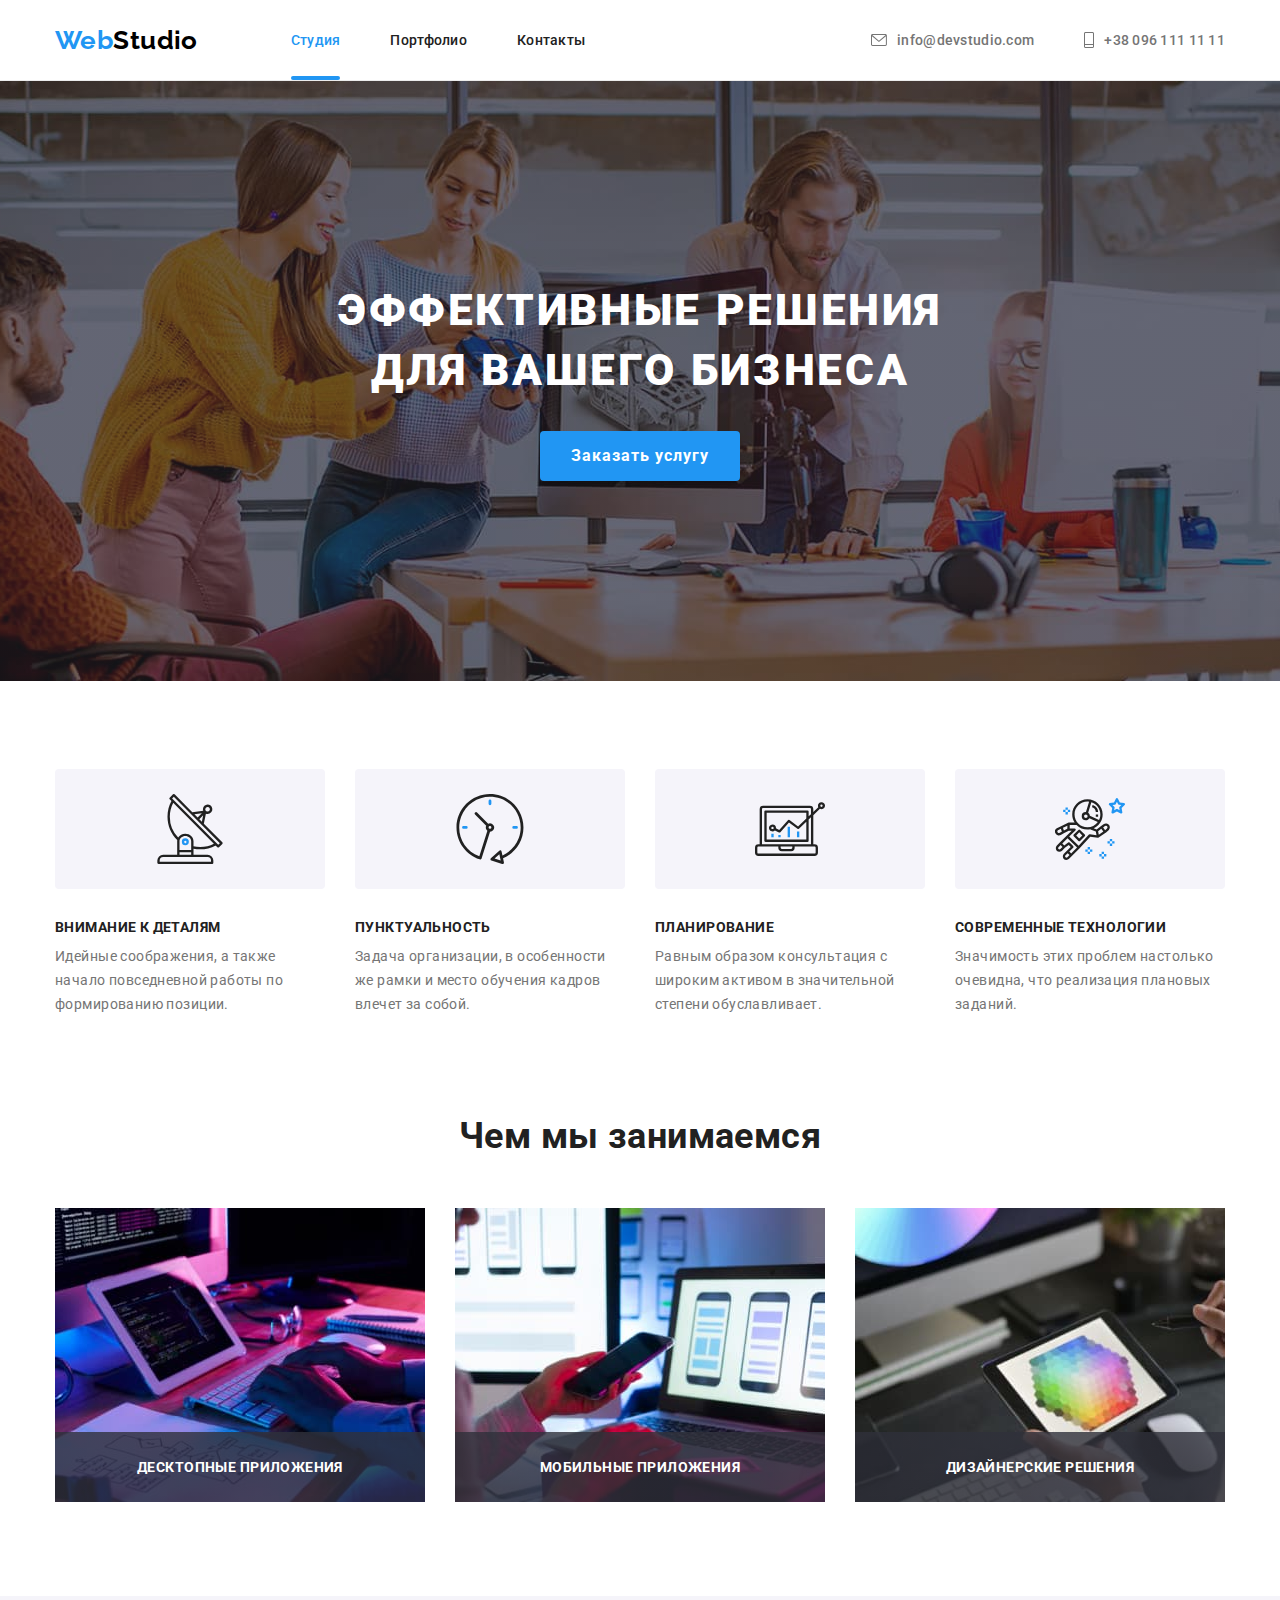
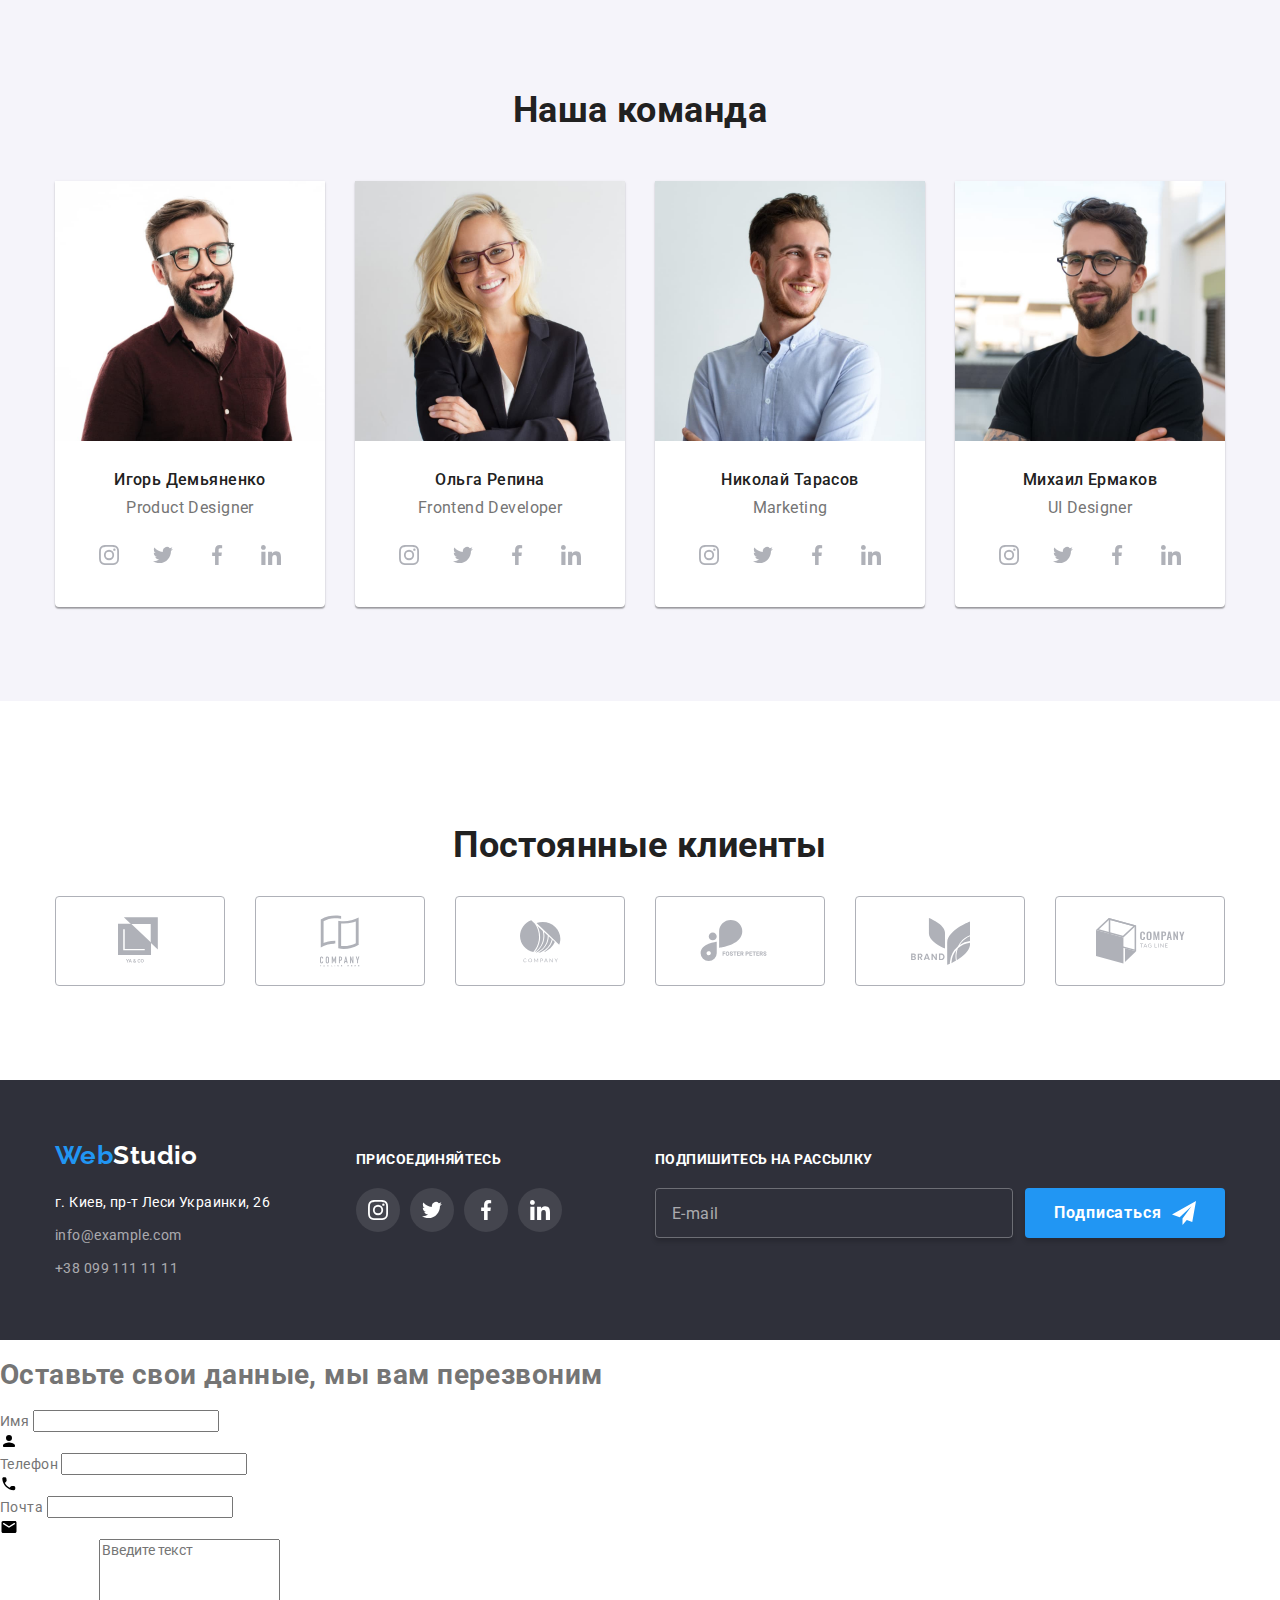
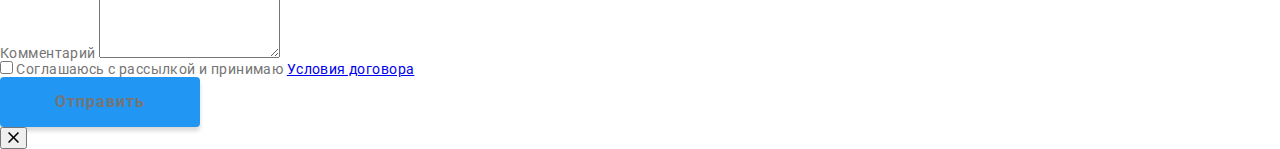
==== commit 5d3f2541: "Добавляет sass в футер" ====
--- a/index.html
+++ b/index.html
@@ -19,7 +19,7 @@
     <header class="header">
         <div class="container container-header">
             <nav class="nav">
-                <a href="./index.html" class="logo logo-nav link" lang="en">Web<span class="logo-right-part-dark">Studio</span></a>
+                <a href="./index.html" class="logo-nav link" lang="en">Web<span class="logo-right-part-dark">Studio</span></a>
                 <ul class="list nav-list">
                     <li class="nav-item"><a href="./index.html" class="nav-link-current link">Студия</a></li>
                     <li class="nav-item"><a href="./portfolio.html" class="nav-link link">Портфолио</a></li>
@@ -147,28 +147,28 @@
                             <p class="team-position" lang="en">Product designer</p>
                             <ul class="social-list list">
                                 <li class="social-item">
-                                    <a href="#" class="social-link team-social-link">
+                                    <a href="#" class="team-social-link">
                                         <svg width="20" height="20">
                                             <use href="./images/symbol-defs.svg#icon-instagram"></use>
                                         </svg>
                                     </a>
                                 </li>
                                 <li class="social-item">
-                                    <a href="#" class="social-link team-social-link">
+                                    <a href="#" class="team-social-link">
                                         <svg width="20" height="20">
                                             <use href="./images/symbol-defs.svg#icon-twitter"></use>
                                         </svg>
                                     </a>
                                 </li>
                                 <li class="social-item">
-                                    <a href="#" class="social-link team-social-link">
+                                    <a href="#" class="team-social-link">
                                         <svg width="20" height="20">
                                             <use href="./images/symbol-defs.svg#icon-facebook"></use>
                                         </svg>
                                     </a>
                                 </li>
                                 <li class="social-item">
-                                    <a href="#" class="social-link team-social-link">
+                                    <a href="#" class="team-social-link">
                                         <svg width="20" height="20">
                                             <use href="./images/symbol-defs.svg#icon-linkedin"></use>
                                         </svg>
@@ -185,28 +185,28 @@
                             <p class="team-position" lang="en">Frontend developer</p>
                             <ul class="social-list list">
                                 <li class="social-item">
-                                    <a href="#" class="social-link team-social-link">
+                                    <a href="#" class="team-social-link">
                                         <svg width="20" height="20">
                                             <use href="./images/symbol-defs.svg#icon-instagram"></use>
                                         </svg>
                                     </a>
                                 </li>
                                 <li class="social-item">
-                                    <a href="#" class="social-link team-social-link">
+                                    <a href="#" class="team-social-link">
                                         <svg width="20" height="20">
                                             <use href="./images/symbol-defs.svg#icon-twitter"></use>
                                         </svg>
                                     </a>
                                 </li>
                                 <li class="social-item">
-                                    <a href="#" class="social-link team-social-link">
+                                    <a href="#" class="team-social-link">
                                         <svg width="20" height="20">
                                             <use href="./images/symbol-defs.svg#icon-facebook"></use>
                                         </svg>
                                     </a>
                                 </li>
                                 <li class="social-item">
-                                    <a href="#" class="social-link team-social-link">
+                                    <a href="#" class="team-social-link">
                                         <svg width="20" height="20">
                                             <use href="./images/symbol-defs.svg#icon-linkedin"></use>
                                         </svg>
@@ -223,28 +223,28 @@
                             <p class="team-position" lang="en">Marketing</p>
                             <ul class="social-list list">
                                 <li class="social-item">
-                                    <a href="#" class="social-link team-social-link">
+                                    <a href="#" class="team-social-link">
                                         <svg width="20" height="20">
                                             <use href="./images/symbol-defs.svg#icon-instagram"></use>
                                         </svg>
                                     </a>
                                 </li>
                                 <li class="social-item">
-                                    <a href="#" class="social-link team-social-link">
+                                    <a href="#" class="team-social-link">
                                         <svg width="20" height="20">
                                             <use href="./images/symbol-defs.svg#icon-twitter"></use>
                                         </svg>
                                     </a>
                                 </li>
                                 <li class="social-item">
-                                    <a href="#" class="social-link team-social-link">
+                                    <a href="#" class="team-social-link">
                                         <svg width="20" height="20">
                                             <use href="./images/symbol-defs.svg#icon-facebook"></use>
                                         </svg>
                                     </a>
                                 </li>
                                 <li class="social-item">
-                                    <a href="#" class="social-link team-social-link">
+                                    <a href="#" class="team-social-link">
                                         <svg width="20" height="20">
                                             <use href="./images/symbol-defs.svg#icon-linkedin"></use>
                                         </svg>
@@ -261,28 +261,28 @@
                             <p class="team-position" lang="en">UI designer</p>
                             <ul class="social-list list">
                                 <li class="social-item">
-                                    <a href="#" class="social-link team-social-link">
+                                    <a href="#" class="team-social-link">
                                         <svg width="20" height="20">
                                             <use href="./images/symbol-defs.svg#icon-instagram"></use>
                                         </svg>
                                     </a>
                                 </li>
                                 <li class="social-item">
-                                    <a href="#" class="social-link team-social-link">
+                                    <a href="#" class="team-social-link">
                                         <svg width="20" height="20">
                                             <use href="./images/symbol-defs.svg#icon-twitter"></use>
                                         </svg>
                                     </a>
                                 </li>
                                 <li class="social-item">
-                                    <a href="#" class="social-link team-social-link">
+                                    <a href="#" class="team-social-link">
                                         <svg width="20" height="20">
                                             <use href="./images/symbol-defs.svg#icon-facebook"></use>
                                         </svg>
                                     </a>
                                 </li>
                                 <li class="social-item">
-                                    <a href="#" class="social-link team-social-link">
+                                    <a href="#" class="team-social-link">
                                         <svg width="20" height="20">
                                             <use href="./images/symbol-defs.svg#icon-linkedin"></use>
                                         </svg>
@@ -347,9 +347,9 @@
     </main>
     <!-- Подвал -->
     <footer class="footer">
-        <div class="container">
+        <div class="container footer-container">
             <div class="part-address">
-                <a href="./index.html" class="logo link" lang="en">Web<span class="footer-studio">Studio</span></a>
+                <a href="./index.html" class="footer-logo link" lang="en">Web<span class="logo-right-part-light">Studio</span></a>
                 <address class="footer-address">г. Киев, пр-т Леси Украинки, 26</address>
                 <ul class="list">
                     <li class="element-list">
@@ -363,30 +363,30 @@
             </div>
             <div class="footer-part-social">
                 <p class="footer-plea">Присоединяйтесь</p>
-                <ul class="social-list list">
+                <ul class="footer-social-list list">
                     <li class="social-item">
-                        <a href="#" class="social-link">
+                        <a href="#" class="footer-social-link">
                             <svg class="social-icon" width="20" height="20">
                                 <use href="./images/symbol-defs.svg#icon-instagram"></use>
                             </svg>
                         </a>
                     </li>
                     <li class="social-item">
-                        <a href="#" class="social-link">
+                        <a href="#" class="footer-social-link">
                             <svg class="social-icon" width="20" height="20">
                                 <use href="./images/symbol-defs.svg#icon-twitter"></use>
                             </svg>
                         </a>
                     </li>
                     <li class="social-item">
-                        <a href="#" class="social-link">
+                        <a href="#" class="footer-social-link">
                             <svg class="social-icon" width="20" height="20">
                                 <use href="./images/symbol-defs.svg#icon-facebook"></use>
                             </svg>
                         </a>
                     </li>
                     <li class="social-item">
-                        <a href="#" class="social-link">
+                        <a href="#" class="footer-social-link">
                             <svg class="social-icon" width="20" height="20">
                                 <use href="./images/symbol-defs.svg#icon-linkedin"></use>
                             </svg>
--- a/css/main.min.css
+++ b/css/main.min.css
@@ -1,2 +1,2 @@
-a,button{cursor:pointer}img{display:block;max-width:100%;height:auto}.visually-hidden{position:absolute;clip:rect(0 0 0 0);width:1px;height:1px;margin:-1px}.list{list-style:none;margin:0;padding:0}.link{text-decoration:none}body{font-family:Roboto,sans-serif;font-weight:400;font-size:14px;line-height:1.143;letter-spacing:0.03em;background-color:#fff;color:#757575}.header{border-bottom:1px solid #ececec}.container{width:1200px;padding-left:15px;padding-right:15px;text-align:center;margin-right:auto;margin-left:auto}.container-header{display:-webkit-box;display:-ms-flexbox;display:flex;-webkit-box-pack:justify;-ms-flex-pack:justify;justify-content:space-between;-webkit-box-align:center;-ms-flex-align:center;align-items:center;text-align:left}.nav{font-weight:500;display:-webkit-box;display:-ms-flexbox;display:flex;-webkit-box-align:center;-ms-flex-align:center;align-items:center}.nav-list{display:-webkit-box;display:-ms-flexbox;display:flex;-webkit-box-align:center;-ms-flex-align:center;align-items:center;letter-spacing:0.02em}.nav-item:not(:last-child){margin-right:50px}.nav-link{display:block;padding:32px 0px;color:#212121;-webkit-transition:color 250ms cubic-bezier(0.4, 0, 0.2, 1);transition:color 250ms cubic-bezier(0.4, 0, 0.2, 1)}.nav-link:hover,.nav-link:focus{color:#2196f3}.nav-link-current{position:relative;display:block;padding:32px 0px;color:#2196f3}.nav-link-current::after{content:'';position:absolute;bottom:0;left:0;display:block;width:100%;height:4px;border-radius:2px;background-color:#2196f3}.logo{color:#2196f3;font-family:Raleway;font-weight:700;font-size:26px;line-height:1.192}.logo-nav{margin-right:93px;padding:24px 0}.logo-right-part-dark{color:#000}.contacts-list{display:-webkit-box;display:-ms-flexbox;display:flex;-webkit-box-align:center;-ms-flex-align:center;align-items:center}.contacts{display:-webkit-box;display:-ms-flexbox;display:flex;-webkit-box-align:center;-ms-flex-align:center;align-items:center;padding-top:32px;padding-bottom:32px;letter-spacing:0.02em;fill:currentColor;color:inherit;font-weight:500;-webkit-transition:color 250ms cubic-bezier(0.4, 0, 0.2, 1);transition:color 250ms cubic-bezier(0.4, 0, 0.2, 1)}.contacts:hover,.contacts:focus{color:#2196f3}.contacts-item:not(:last-child){margin-right:50px}.contacts-icon{margin-right:10px}.hero{margin-left:auto;margin-right:auto;height:600px;max-width:1600px;background-image:-webkit-gradient(linear, left top, right top, from(rgba(47,48,58,0.4)), to(rgba(47,48,58,0.4))),url(../images/hero/main-hero.jpg);background-image:linear-gradient(to right, rgba(47,48,58,0.4), rgba(47,48,58,0.4)),url(../images/hero/main-hero.jpg);background-repeat:no-repeat;background-position:center;background-size:cover;padding-top:200px;padding-bottom:200px;background-color:#2f303a}.hero-object{margin-left:auto;margin-right:auto;width:696px}.hero-title,.hero-button{letter-spacing:0.06em;color:#fff}.hero-title{margin-top:0;margin-bottom:30px;padding:0;font-weight:900;font-size:44px;line-height:1.36;text-transform:uppercase}.button{font-family:inherit;font-size:16px;border:none;border-radius:4px;display:-webkit-inline-box;display:-ms-inline-flexbox;display:inline-flex;-webkit-box-align:center;-ms-flex-align:center;align-items:center;-webkit-box-pack:center;-ms-flex-pack:center;justify-content:center;width:200px;height:50px;font-weight:700;line-height:1.88;background-color:#2196f3;-webkit-box-shadow:0px 4px 4px rgba(0,0,0,0.15);box-shadow:0px 4px 4px rgba(0,0,0,0.15)}.hero-button{-webkit-transition:background-color var(--main-time) var(--main-timing-function);transition:background-color var(--main-time) var(--main-timing-function)}.hero-button:hover,.hero-button:focus{background-color:#188ce8}.features{padding-top:88px;padding-bottom:100px}.features-container{text-align:left}.features-list{display:-webkit-box;display:-ms-flexbox;display:flex}.features-item{width:calc((100% - (3 * 30px)) / 4)}.features-item:not(:last-child){margin-right:30px}.features-title,.features-main-title{margin:0;padding:0;color:#212121;font-weight:700}.features-title{margin-bottom:10px;font-size:inherit;text-transform:uppercase}.features-bcg-icon{display:-webkit-box;display:-ms-flexbox;display:flex;-webkit-box-align:center;-ms-flex-align:center;align-items:center;-webkit-box-pack:center;-ms-flex-pack:center;justify-content:center;width:100%;height:120px;background-color:#f5f4fa;border-radius:4px;margin-bottom:30px}.features-text{margin-top:0;margin-bottom:0;line-height:1.7}.we-doing{padding-bottom:94px}.we-doing-item{position:relative;width:calc((100% - 2 * 30px) / 3)}.we-doing-item:not(:last-child){margin-right:30px}.we-doing-title{margin:0 0 50px 0;padding:0;color:#212121;font-weight:700;font-size:36px}.we-doing-list{display:-webkit-box;display:-ms-flexbox;display:flex}.we-doing-thumb{position:absolute;bottom:0;left:0;display:-webkit-box;display:-ms-flexbox;display:flex;-webkit-box-align:center;-ms-flex-align:center;align-items:center;-webkit-box-pack:center;-ms-flex-pack:center;justify-content:center;width:100%;height:70px;background-image:-webkit-gradient(linear, left top, right top, from(rgba(47,48,58,0.8)), to(rgba(47,48,58,0.8)));background-image:linear-gradient(to right, rgba(47,48,58,0.8), rgba(47,48,58,0.8))}.we-doing-text{margin-top:0;margin-bottom:0;font-size:inherit;font-weight:700;text-transform:uppercase;color:#fff}.team{padding-top:94px;padding-bottom:94px;background-color:#f5f4fa}.team-title{margin:0 0 50px 0;padding:0;color:#212121;font-weight:700;font-size:36px}.team-list{display:-webkit-box;display:-ms-flexbox;display:flex}.team-item{-webkit-box-shadow:0px 1px 3px rgba(0,0,0,0.12),0px 1px 1px rgba(0,0,0,0.14),0px 2px 1px rgba(0,0,0,0.2);box-shadow:0px 1px 3px rgba(0,0,0,0.12),0px 1px 1px rgba(0,0,0,0.14),0px 2px 1px rgba(0,0,0,0.2);border-radius:0px 0px 4px 4px;width:calc((100% - 3 * 30px) / 4);background-color:#fff}.team-item:not(:last-child){margin-right:30px}.team-card{width:100%;padding:30px 32px}.team-name,.team-position{font-size:16px}.team-name{margin-top:0;margin-bottom:10px;font-weight:500;color:#212121}.team-position{margin-top:0;margin-bottom:16px;text-transform:capitalize}.social-list{display:-webkit-box;display:-ms-flexbox;display:flex}.team .social-list{color:#afb1b8}.social-item{width:44px;height:44px}.social-item:not(:last-child){margin-right:10px}.team-social-link{background-color:#fff}.team-social-link:hover,.team-social-link:focus{background-color:#2196f3;color:#fff}.social-link{display:-webkit-box;display:-ms-flexbox;display:flex;-webkit-box-align:center;-ms-flex-align:center;align-items:center;-webkit-box-pack:center;-ms-flex-pack:center;justify-content:center;border-radius:50%;width:100%;height:100%;color:inherit;fill:currentColor;-webkit-transition:color 250ms cubic-bezier(0.4, 0, 0.2, 1),background-color 250ms cubic-bezier(0.4, 0, 0.2, 1);transition:color 250ms cubic-bezier(0.4, 0, 0.2, 1),background-color 250ms cubic-bezier(0.4, 0, 0.2, 1)}.clients{padding-top:94px;padding-bottom:94px}.clients-title{padding:0;color:#212121;font-weight:700;margin-bottom:0 0 50px 0;font-size:36px}.clients-list{display:-webkit-box;display:-ms-flexbox;display:flex;color:#afb1b8}.clients-item{display:-webkit-box;display:-ms-flexbox;display:flex;-webkit-box-pack:center;-ms-flex-pack:center;justify-content:center;-webkit-box-align:center;-ms-flex-align:center;align-items:center;width:170px;height:90px}.clients-item:not(:last-child){margin-right:30px}.clients-link{display:-webkit-box;display:-ms-flexbox;display:flex;-webkit-box-align:center;-ms-flex-align:center;align-items:center;-webkit-box-pack:center;-ms-flex-pack:center;justify-content:center;color:inherit;fill:currentColor;width:100%;height:100%;border:1px solid #afb1b8;border-radius:4px;-webkit-transition:color 250ms cubic-bezier(0.4, 0, 0.2, 1),border-color 250ms cubic-bezier(0.4, 0, 0.2, 1);transition:color 250ms cubic-bezier(0.4, 0, 0.2, 1),border-color 250ms cubic-bezier(0.4, 0, 0.2, 1)}.clients-link:hover,.clients-link:focus{color:#2196f3;border-color:#2196f3}.footer-email:hover,.footer-email:focus{color:#2196f3}.follow-button{letter-spacing:0.06em;color:var(--hero-title-color)}.footer .social-link:hover,.footer .social-link:focus{background-color:var(--accent-color);color:var(--hero-title-color)}.modal-button{letter-spacing:0.06em;color:var(--hero-title-color);-webkit-transition:background-color 250ms cubic-bezier(0.4, 0, 0.2, 1);transition:background-color 250ms cubic-bezier(0.4, 0, 0.2, 1)}.work-title{margin:0;padding:0;color:#212121;font-weight:700}
+a,button{cursor:pointer}img{display:block;max-width:100%;height:auto}.visually-hidden{position:absolute;clip:rect(0 0 0 0);width:1px;height:1px;margin:-1px}.list{list-style:none;margin:0;padding:0}.link{text-decoration:none}body{font-family:Roboto,sans-serif;font-weight:400;font-size:14px;line-height:1.143;letter-spacing:0.03em;background-color:#fff;color:#757575}.header{border-bottom:1px solid #ececec}.container{width:1200px;padding-left:15px;padding-right:15px;text-align:center;margin-right:auto;margin-left:auto}.container-header{display:-webkit-box;display:-ms-flexbox;display:flex;-webkit-box-pack:justify;-ms-flex-pack:justify;justify-content:space-between;-webkit-box-align:center;-ms-flex-align:center;align-items:center;text-align:left}.nav{font-weight:500;display:-webkit-box;display:-ms-flexbox;display:flex;-webkit-box-align:center;-ms-flex-align:center;align-items:center}.nav-list{display:-webkit-box;display:-ms-flexbox;display:flex;-webkit-box-align:center;-ms-flex-align:center;align-items:center;letter-spacing:0.02em}.nav-item:not(:last-child){margin-right:50px}.nav-link{display:block;padding:32px 0px;color:#212121;-webkit-transition:color 250ms cubic-bezier(0.4, 0, 0.2, 1);transition:color 250ms cubic-bezier(0.4, 0, 0.2, 1)}.nav-link:hover,.nav-link:focus{color:#2196f3}.nav-link-current{position:relative;display:block;padding:32px 0px;color:#2196f3}.nav-link-current::after{content:'';position:absolute;bottom:0;left:0;display:block;width:100%;height:4px;border-radius:2px;background-color:#2196f3}.logo-nav,.footer-logo{color:#2196f3;font-family:Raleway;font-weight:700;font-size:26px;line-height:1.192}.logo-nav{margin-right:93px;padding:24px 0}.logo-right-part-dark{color:#000}.footer-logo{display:inline-block;margin-bottom:20px}.logo-right-part-light{color:#fff}.contacts-list{display:-webkit-box;display:-ms-flexbox;display:flex;-webkit-box-align:center;-ms-flex-align:center;align-items:center}.contacts{display:-webkit-box;display:-ms-flexbox;display:flex;-webkit-box-align:center;-ms-flex-align:center;align-items:center;padding-top:32px;padding-bottom:32px;letter-spacing:0.02em;fill:currentColor;color:inherit;font-weight:500;-webkit-transition:color 250ms cubic-bezier(0.4, 0, 0.2, 1);transition:color 250ms cubic-bezier(0.4, 0, 0.2, 1)}.contacts:hover,.contacts:focus{color:#2196f3}.contacts-item:not(:last-child){margin-right:50px}.contacts-icon{margin-right:10px}.hero{margin-left:auto;margin-right:auto;height:600px;max-width:1600px;background-image:-webkit-gradient(linear, left top, right top, from(rgba(47,48,58,0.4)), to(rgba(47,48,58,0.4))),url(../images/hero/main-hero.jpg);background-image:linear-gradient(to right, rgba(47,48,58,0.4), rgba(47,48,58,0.4)),url(../images/hero/main-hero.jpg);background-repeat:no-repeat;background-position:center;background-size:cover;padding-top:200px;padding-bottom:200px;background-color:#2f303a}.hero-object{margin-left:auto;margin-right:auto;width:696px}.hero-title,.hero-button{letter-spacing:0.06em;color:#fff}.hero-title{margin-top:0;margin-bottom:30px;padding:0;font-weight:900;font-size:44px;line-height:1.36;text-transform:uppercase}.button{font-family:inherit;font-size:16px;border:none;border-radius:4px;display:-webkit-inline-box;display:-ms-inline-flexbox;display:inline-flex;-webkit-box-align:center;-ms-flex-align:center;align-items:center;-webkit-box-pack:center;-ms-flex-pack:center;justify-content:center;width:200px;height:50px;font-weight:700;line-height:1.88;background-color:#2196f3;-webkit-box-shadow:0px 4px 4px rgba(0,0,0,0.15);box-shadow:0px 4px 4px rgba(0,0,0,0.15)}.hero-button{-webkit-transition:background-color var(--main-time) var(--main-timing-function);transition:background-color var(--main-time) var(--main-timing-function)}.hero-button:hover,.hero-button:focus{background-color:#188ce8}.features{padding-top:88px;padding-bottom:100px}.features-container{text-align:left}.features-list{display:-webkit-box;display:-ms-flexbox;display:flex}.features-item{width:calc((100% - (3 * 30px)) / 4)}.features-item:not(:last-child){margin-right:30px}.features-title,.features-main-title{margin:0;padding:0;color:#212121;font-weight:700}.features-title{margin-bottom:10px;font-size:inherit;text-transform:uppercase}.features-bcg-icon{display:-webkit-box;display:-ms-flexbox;display:flex;-webkit-box-align:center;-ms-flex-align:center;align-items:center;-webkit-box-pack:center;-ms-flex-pack:center;justify-content:center;width:100%;height:120px;background-color:#f5f4fa;border-radius:4px;margin-bottom:30px}.features-text{margin-top:0;margin-bottom:0;line-height:1.7}.we-doing{padding-bottom:94px}.we-doing-item{position:relative;width:calc((100% - 2 * 30px) / 3)}.we-doing-item:not(:last-child){margin-right:30px}.we-doing-title{margin:0 0 50px 0;padding:0;color:#212121;font-weight:700;font-size:36px}.we-doing-list{display:-webkit-box;display:-ms-flexbox;display:flex}.we-doing-thumb{position:absolute;bottom:0;left:0;display:-webkit-box;display:-ms-flexbox;display:flex;-webkit-box-align:center;-ms-flex-align:center;align-items:center;-webkit-box-pack:center;-ms-flex-pack:center;justify-content:center;width:100%;height:70px;background-image:-webkit-gradient(linear, left top, right top, from(rgba(47,48,58,0.8)), to(rgba(47,48,58,0.8)));background-image:linear-gradient(to right, rgba(47,48,58,0.8), rgba(47,48,58,0.8))}.we-doing-text{margin-top:0;margin-bottom:0;font-size:inherit;font-weight:700;text-transform:uppercase;color:#fff}.team{padding-top:94px;padding-bottom:94px;background-color:#f5f4fa}.team-title{margin:0 0 50px 0;padding:0;color:#212121;font-weight:700;font-size:36px}.team-list{display:-webkit-box;display:-ms-flexbox;display:flex}.team-item{-webkit-box-shadow:0px 1px 3px rgba(0,0,0,0.12),0px 1px 1px rgba(0,0,0,0.14),0px 2px 1px rgba(0,0,0,0.2);box-shadow:0px 1px 3px rgba(0,0,0,0.12),0px 1px 1px rgba(0,0,0,0.14),0px 2px 1px rgba(0,0,0,0.2);border-radius:0px 0px 4px 4px;width:calc((100% - 3 * 30px) / 4);background-color:#fff}.team-item:not(:last-child){margin-right:30px}.team-card{width:100%;padding:30px 32px}.team-name,.team-position{font-size:16px}.team-name{margin-top:0;margin-bottom:10px;font-weight:500;color:#212121}.team-position{margin-top:0;margin-bottom:16px;text-transform:capitalize}.social-list{display:-webkit-box;display:-ms-flexbox;display:flex}.team .social-list{color:#afb1b8}.social-item{width:44px;height:44px}.social-item:not(:last-child){margin-right:10px}.team-social-link{background-color:#fff}.team-social-link:hover,.team-social-link:focus{background-color:#2196f3;color:#fff}.team-social-link,.footer-social-link{display:-webkit-box;display:-ms-flexbox;display:flex;-webkit-box-align:center;-ms-flex-align:center;align-items:center;-webkit-box-pack:center;-ms-flex-pack:center;justify-content:center;border-radius:50%;width:100%;height:100%;color:inherit;fill:currentColor;-webkit-transition:color 250ms cubic-bezier(0.4, 0, 0.2, 1),background-color 250ms cubic-bezier(0.4, 0, 0.2, 1);transition:color 250ms cubic-bezier(0.4, 0, 0.2, 1),background-color 250ms cubic-bezier(0.4, 0, 0.2, 1)}.clients{padding-top:94px;padding-bottom:94px}.clients-title{padding:0;color:#212121;font-weight:700;margin-bottom:0 0 50px 0;font-size:36px}.clients-list{display:-webkit-box;display:-ms-flexbox;display:flex;color:#afb1b8}.clients-item{display:-webkit-box;display:-ms-flexbox;display:flex;-webkit-box-pack:center;-ms-flex-pack:center;justify-content:center;-webkit-box-align:center;-ms-flex-align:center;align-items:center;width:170px;height:90px}.clients-item:not(:last-child){margin-right:30px}.clients-link{display:-webkit-box;display:-ms-flexbox;display:flex;-webkit-box-align:center;-ms-flex-align:center;align-items:center;-webkit-box-pack:center;-ms-flex-pack:center;justify-content:center;color:inherit;fill:currentColor;width:100%;height:100%;border:1px solid #afb1b8;border-radius:4px;-webkit-transition:color 250ms cubic-bezier(0.4, 0, 0.2, 1),border-color 250ms cubic-bezier(0.4, 0, 0.2, 1);transition:color 250ms cubic-bezier(0.4, 0, 0.2, 1),border-color 250ms cubic-bezier(0.4, 0, 0.2, 1)}.clients-link:hover,.clients-link:focus{color:#2196f3;border-color:#2196f3}.footer{padding-top:60px;padding-bottom:60px;background-color:#2f303a}.footer-container{display:-webkit-box;display:-ms-flexbox;display:flex;-webkit-box-align:baseline;-ms-flex-align:baseline;align-items:baseline;text-align:left}.part-address{width:231px;margin-right:70px}.footer-address,.footer-email{display:block;line-height:1.7}.footer-email{display:inline-block;-webkit-transition:color 250ms cubic-bezier(0.4, 0, 0.2, 1);transition:color 250ms cubic-bezier(0.4, 0, 0.2, 1);color:rgba(255,255,255,0.6)}.footer-email:hover,.footer-email:focus{color:#2196f3}.footer-address{color:#fff;margin-bottom:9px;font-style:normal}.element-list{margin-bottom:9px}.footer-part-social{width:206px;margin-right:93px}.footer-plea{margin-top:0;margin-bottom:20px;font-weight:700;font-size:14px;line-height:1.14;letter-spacing:0.03em;text-transform:uppercase;color:#fff}.footer-social-list{display:-webkit-box;display:-ms-flexbox;display:flex;color:#fff}.team-social-link,.footer-social-link{display:-webkit-box;display:-ms-flexbox;display:flex;-webkit-box-align:center;-ms-flex-align:center;align-items:center;-webkit-box-pack:center;-ms-flex-pack:center;justify-content:center;border-radius:50%;width:100%;height:100%;color:inherit;fill:currentColor;-webkit-transition:color 250ms cubic-bezier(0.4, 0, 0.2, 1),background-color 250ms cubic-bezier(0.4, 0, 0.2, 1);transition:color 250ms cubic-bezier(0.4, 0, 0.2, 1),background-color 250ms cubic-bezier(0.4, 0, 0.2, 1)}.footer-social-link{background-color:rgba(255,255,255,0.1)}.footer-social-link:hover,.footer-social-link:focus{background-color:#2196f3}.footer-part-follow{display:-webkit-box;display:-ms-flexbox;display:flex;-webkit-box-align:end;-ms-flex-align:end;align-items:flex-end;width:570px}.follow-button{fill:currentColor;letter-spacing:0.06em;color:#fff}.footer-follow{width:358px;margin-right:12px}.follow-input,.follow-input::-webkit-input-placeholder{font-size:16px;line-height:1.25;letter-spacing:0.03em;color:rgba(255,255,255,0.6)}.follow-input,.follow-input:-ms-input-placeholder{font-size:16px;line-height:1.25;letter-spacing:0.03em;color:rgba(255,255,255,0.6)}.follow-input,.follow-input::-ms-input-placeholder{font-size:16px;line-height:1.25;letter-spacing:0.03em;color:rgba(255,255,255,0.6)}.follow-input,.follow-input::placeholder{font-size:16px;line-height:1.25;letter-spacing:0.03em;color:rgba(255,255,255,0.6)}.follow-input{width:358px;height:50px;padding:15px 16px;border:1px solid rgba(255,255,255,0.3);-webkit-box-shadow:0px 4px 4px rgba(0,0,0,0.15);box-shadow:0px 4px 4px rgba(0,0,0,0.15);border-radius:4px;background-color:transparent}.icon-follow{margin-left:10px}.modal-button{letter-spacing:0.06em;color:var(--hero-title-color);-webkit-transition:background-color 250ms cubic-bezier(0.4, 0, 0.2, 1);transition:background-color 250ms cubic-bezier(0.4, 0, 0.2, 1)}.work-title{margin:0;padding:0;color:#212121;font-weight:700}
 /*# sourceMappingURL=main.min.css.map */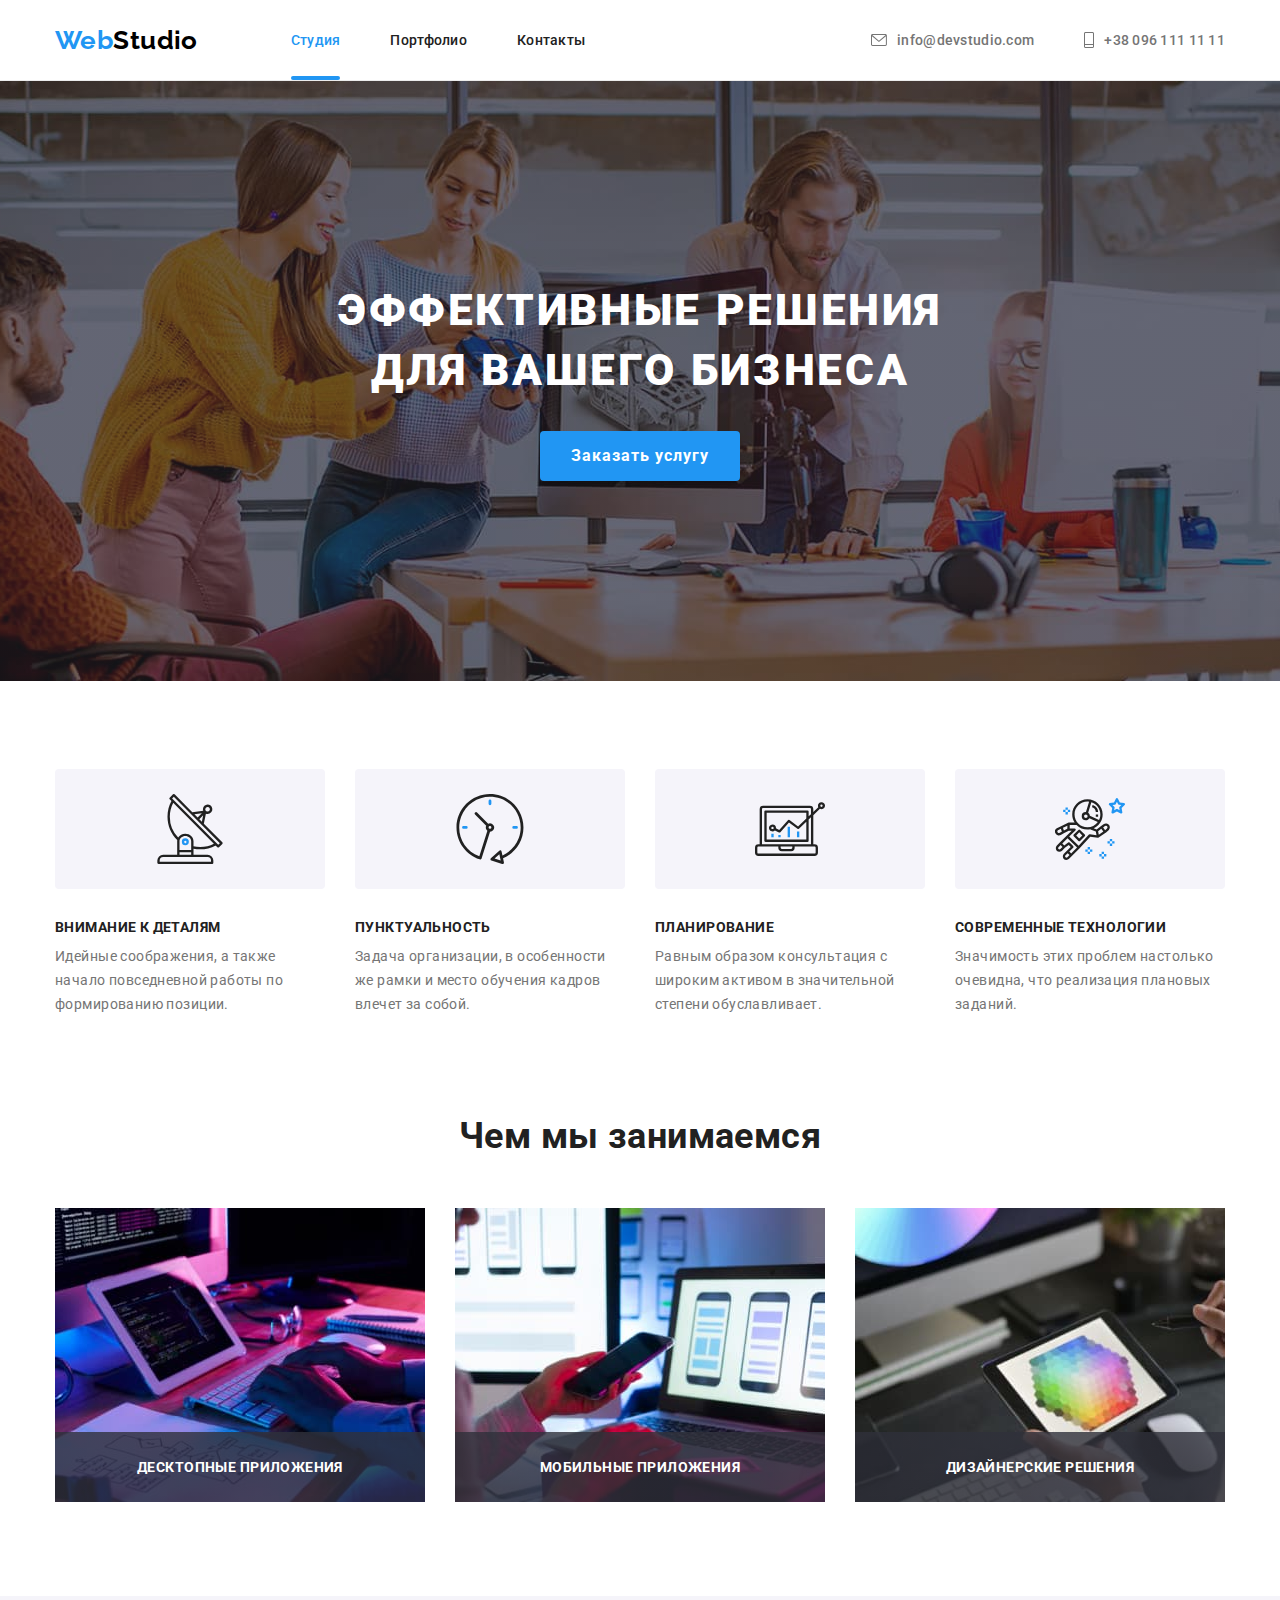
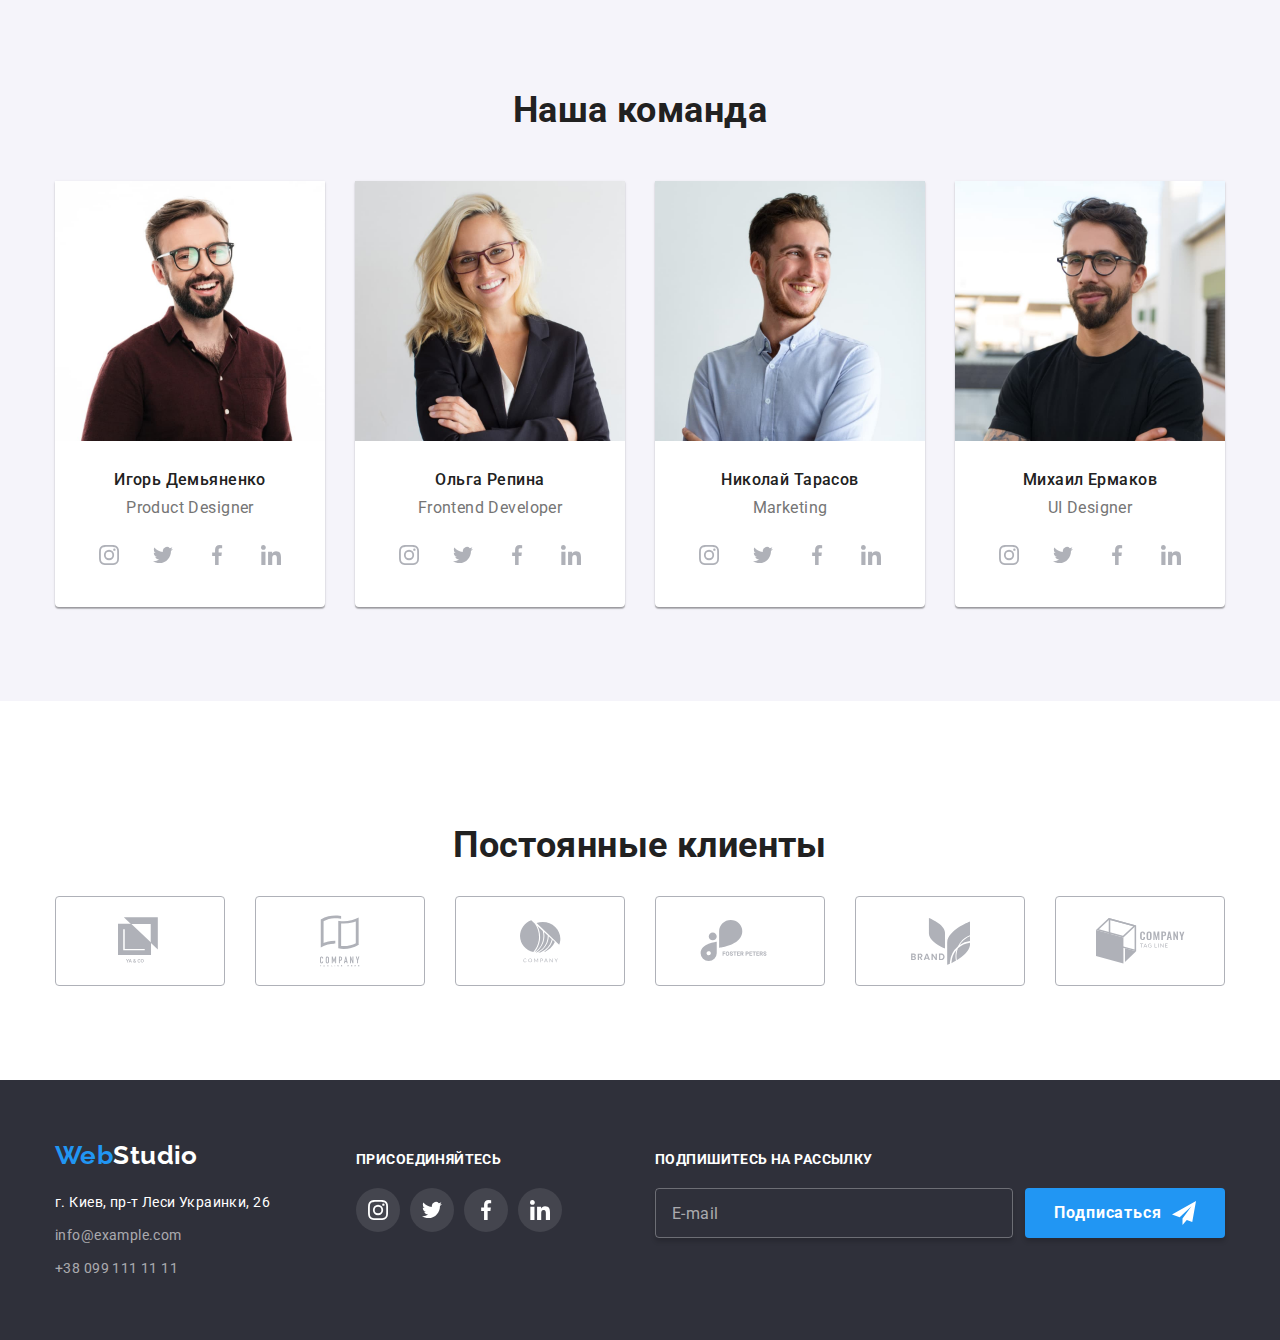
==== commit 8c9ee409: "Исправляет каррент в портфолио" ====
--- a/index.html
+++ b/index.html
@@ -363,30 +363,30 @@
             </div>
             <div class="footer-part-social">
                 <p class="footer-plea">Присоединяйтесь</p>
-                <ul class="footer-social-list list">
+                <ul class="social-list-footer list">
                     <li class="social-item">
-                        <a href="#" class="footer-social-link">
+                        <a href="#" class="social-link-footer">
                             <svg class="social-icon" width="20" height="20">
                                 <use href="./images/symbol-defs.svg#icon-instagram"></use>
                             </svg>
                         </a>
                     </li>
                     <li class="social-item">
-                        <a href="#" class="footer-social-link">
+                        <a href="#" class="social-link-footer">
                             <svg class="social-icon" width="20" height="20">
                                 <use href="./images/symbol-defs.svg#icon-twitter"></use>
                             </svg>
                         </a>
                     </li>
                     <li class="social-item">
-                        <a href="#" class="footer-social-link">
+                        <a href="#" class="social-link-footer">
                             <svg class="social-icon" width="20" height="20">
                                 <use href="./images/symbol-defs.svg#icon-facebook"></use>
                             </svg>
                         </a>
                     </li>
                     <li class="social-item">
-                        <a href="#" class="footer-social-link">
+                        <a href="#" class="social-link-footer">
                             <svg class="social-icon" width="20" height="20">
                                 <use href="./images/symbol-defs.svg#icon-linkedin"></use>
                             </svg>
--- a/css/main.min.css
+++ b/css/main.min.css
@@ -1,2 +1,2 @@
-a,button{cursor:pointer}img{display:block;max-width:100%;height:auto}.visually-hidden{position:absolute;clip:rect(0 0 0 0);width:1px;height:1px;margin:-1px}.list{list-style:none;margin:0;padding:0}.link{text-decoration:none}body{font-family:Roboto,sans-serif;font-weight:400;font-size:14px;line-height:1.143;letter-spacing:0.03em;background-color:#fff;color:#757575}.header{border-bottom:1px solid #ececec}.container{width:1200px;padding-left:15px;padding-right:15px;text-align:center;margin-right:auto;margin-left:auto}.container-header{display:-webkit-box;display:-ms-flexbox;display:flex;-webkit-box-pack:justify;-ms-flex-pack:justify;justify-content:space-between;-webkit-box-align:center;-ms-flex-align:center;align-items:center;text-align:left}.nav{font-weight:500;display:-webkit-box;display:-ms-flexbox;display:flex;-webkit-box-align:center;-ms-flex-align:center;align-items:center}.nav-list{display:-webkit-box;display:-ms-flexbox;display:flex;-webkit-box-align:center;-ms-flex-align:center;align-items:center;letter-spacing:0.02em}.nav-item:not(:last-child){margin-right:50px}.nav-link{display:block;padding:32px 0px;color:#212121;-webkit-transition:color 250ms cubic-bezier(0.4, 0, 0.2, 1);transition:color 250ms cubic-bezier(0.4, 0, 0.2, 1)}.nav-link:hover,.nav-link:focus{color:#2196f3}.nav-link-current{position:relative;display:block;padding:32px 0px;color:#2196f3}.nav-link-current::after{content:'';position:absolute;bottom:0;left:0;display:block;width:100%;height:4px;border-radius:2px;background-color:#2196f3}.logo-nav,.footer-logo{color:#2196f3;font-family:Raleway;font-weight:700;font-size:26px;line-height:1.192}.logo-nav{margin-right:93px;padding:24px 0}.logo-right-part-dark{color:#000}.footer-logo{display:inline-block;margin-bottom:20px}.logo-right-part-light{color:#fff}.contacts-list{display:-webkit-box;display:-ms-flexbox;display:flex;-webkit-box-align:center;-ms-flex-align:center;align-items:center}.contacts{display:-webkit-box;display:-ms-flexbox;display:flex;-webkit-box-align:center;-ms-flex-align:center;align-items:center;padding-top:32px;padding-bottom:32px;letter-spacing:0.02em;fill:currentColor;color:inherit;font-weight:500;-webkit-transition:color 250ms cubic-bezier(0.4, 0, 0.2, 1);transition:color 250ms cubic-bezier(0.4, 0, 0.2, 1)}.contacts:hover,.contacts:focus{color:#2196f3}.contacts-item:not(:last-child){margin-right:50px}.contacts-icon{margin-right:10px}.hero{margin-left:auto;margin-right:auto;height:600px;max-width:1600px;background-image:-webkit-gradient(linear, left top, right top, from(rgba(47,48,58,0.4)), to(rgba(47,48,58,0.4))),url(../images/hero/main-hero.jpg);background-image:linear-gradient(to right, rgba(47,48,58,0.4), rgba(47,48,58,0.4)),url(../images/hero/main-hero.jpg);background-repeat:no-repeat;background-position:center;background-size:cover;padding-top:200px;padding-bottom:200px;background-color:#2f303a}.hero-object{margin-left:auto;margin-right:auto;width:696px}.hero-title,.hero-button{letter-spacing:0.06em;color:#fff}.hero-title{margin-top:0;margin-bottom:30px;padding:0;font-weight:900;font-size:44px;line-height:1.36;text-transform:uppercase}.button{font-family:inherit;font-size:16px;border:none;border-radius:4px;display:-webkit-inline-box;display:-ms-inline-flexbox;display:inline-flex;-webkit-box-align:center;-ms-flex-align:center;align-items:center;-webkit-box-pack:center;-ms-flex-pack:center;justify-content:center;width:200px;height:50px;font-weight:700;line-height:1.88;background-color:#2196f3;-webkit-box-shadow:0px 4px 4px rgba(0,0,0,0.15);box-shadow:0px 4px 4px rgba(0,0,0,0.15)}.hero-button{-webkit-transition:background-color var(--main-time) var(--main-timing-function);transition:background-color var(--main-time) var(--main-timing-function)}.hero-button:hover,.hero-button:focus{background-color:#188ce8}.features{padding-top:88px;padding-bottom:100px}.features-container{text-align:left}.features-list{display:-webkit-box;display:-ms-flexbox;display:flex}.features-item{width:calc((100% - (3 * 30px)) / 4)}.features-item:not(:last-child){margin-right:30px}.features-title,.features-main-title{margin:0;padding:0;color:#212121;font-weight:700}.features-title{margin-bottom:10px;font-size:inherit;text-transform:uppercase}.features-bcg-icon{display:-webkit-box;display:-ms-flexbox;display:flex;-webkit-box-align:center;-ms-flex-align:center;align-items:center;-webkit-box-pack:center;-ms-flex-pack:center;justify-content:center;width:100%;height:120px;background-color:#f5f4fa;border-radius:4px;margin-bottom:30px}.features-text{margin-top:0;margin-bottom:0;line-height:1.7}.we-doing{padding-bottom:94px}.we-doing-item{position:relative;width:calc((100% - 2 * 30px) / 3)}.we-doing-item:not(:last-child){margin-right:30px}.we-doing-title{margin:0 0 50px 0;padding:0;color:#212121;font-weight:700;font-size:36px}.we-doing-list{display:-webkit-box;display:-ms-flexbox;display:flex}.we-doing-thumb{position:absolute;bottom:0;left:0;display:-webkit-box;display:-ms-flexbox;display:flex;-webkit-box-align:center;-ms-flex-align:center;align-items:center;-webkit-box-pack:center;-ms-flex-pack:center;justify-content:center;width:100%;height:70px;background-image:-webkit-gradient(linear, left top, right top, from(rgba(47,48,58,0.8)), to(rgba(47,48,58,0.8)));background-image:linear-gradient(to right, rgba(47,48,58,0.8), rgba(47,48,58,0.8))}.we-doing-text{margin-top:0;margin-bottom:0;font-size:inherit;font-weight:700;text-transform:uppercase;color:#fff}.team{padding-top:94px;padding-bottom:94px;background-color:#f5f4fa}.team-title{margin:0 0 50px 0;padding:0;color:#212121;font-weight:700;font-size:36px}.team-list{display:-webkit-box;display:-ms-flexbox;display:flex}.team-item{-webkit-box-shadow:0px 1px 3px rgba(0,0,0,0.12),0px 1px 1px rgba(0,0,0,0.14),0px 2px 1px rgba(0,0,0,0.2);box-shadow:0px 1px 3px rgba(0,0,0,0.12),0px 1px 1px rgba(0,0,0,0.14),0px 2px 1px rgba(0,0,0,0.2);border-radius:0px 0px 4px 4px;width:calc((100% - 3 * 30px) / 4);background-color:#fff}.team-item:not(:last-child){margin-right:30px}.team-card{width:100%;padding:30px 32px}.team-name,.team-position{font-size:16px}.team-name{margin-top:0;margin-bottom:10px;font-weight:500;color:#212121}.team-position{margin-top:0;margin-bottom:16px;text-transform:capitalize}.social-list{display:-webkit-box;display:-ms-flexbox;display:flex}.team .social-list{color:#afb1b8}.social-item{width:44px;height:44px}.social-item:not(:last-child){margin-right:10px}.team-social-link{background-color:#fff}.team-social-link:hover,.team-social-link:focus{background-color:#2196f3;color:#fff}.team-social-link,.footer-social-link{display:-webkit-box;display:-ms-flexbox;display:flex;-webkit-box-align:center;-ms-flex-align:center;align-items:center;-webkit-box-pack:center;-ms-flex-pack:center;justify-content:center;border-radius:50%;width:100%;height:100%;color:inherit;fill:currentColor;-webkit-transition:color 250ms cubic-bezier(0.4, 0, 0.2, 1),background-color 250ms cubic-bezier(0.4, 0, 0.2, 1);transition:color 250ms cubic-bezier(0.4, 0, 0.2, 1),background-color 250ms cubic-bezier(0.4, 0, 0.2, 1)}.clients{padding-top:94px;padding-bottom:94px}.clients-title{padding:0;color:#212121;font-weight:700;margin-bottom:0 0 50px 0;font-size:36px}.clients-list{display:-webkit-box;display:-ms-flexbox;display:flex;color:#afb1b8}.clients-item{display:-webkit-box;display:-ms-flexbox;display:flex;-webkit-box-pack:center;-ms-flex-pack:center;justify-content:center;-webkit-box-align:center;-ms-flex-align:center;align-items:center;width:170px;height:90px}.clients-item:not(:last-child){margin-right:30px}.clients-link{display:-webkit-box;display:-ms-flexbox;display:flex;-webkit-box-align:center;-ms-flex-align:center;align-items:center;-webkit-box-pack:center;-ms-flex-pack:center;justify-content:center;color:inherit;fill:currentColor;width:100%;height:100%;border:1px solid #afb1b8;border-radius:4px;-webkit-transition:color 250ms cubic-bezier(0.4, 0, 0.2, 1),border-color 250ms cubic-bezier(0.4, 0, 0.2, 1);transition:color 250ms cubic-bezier(0.4, 0, 0.2, 1),border-color 250ms cubic-bezier(0.4, 0, 0.2, 1)}.clients-link:hover,.clients-link:focus{color:#2196f3;border-color:#2196f3}.footer{padding-top:60px;padding-bottom:60px;background-color:#2f303a}.footer-container{display:-webkit-box;display:-ms-flexbox;display:flex;-webkit-box-align:baseline;-ms-flex-align:baseline;align-items:baseline;text-align:left}.part-address{width:231px;margin-right:70px}.footer-address,.footer-email{display:block;line-height:1.7}.footer-email{display:inline-block;-webkit-transition:color 250ms cubic-bezier(0.4, 0, 0.2, 1);transition:color 250ms cubic-bezier(0.4, 0, 0.2, 1);color:rgba(255,255,255,0.6)}.footer-email:hover,.footer-email:focus{color:#2196f3}.footer-address{color:#fff;margin-bottom:9px;font-style:normal}.element-list{margin-bottom:9px}.footer-part-social{width:206px;margin-right:93px}.footer-plea{margin-top:0;margin-bottom:20px;font-weight:700;font-size:14px;line-height:1.14;letter-spacing:0.03em;text-transform:uppercase;color:#fff}.footer-social-list{display:-webkit-box;display:-ms-flexbox;display:flex;color:#fff}.team-social-link,.footer-social-link{display:-webkit-box;display:-ms-flexbox;display:flex;-webkit-box-align:center;-ms-flex-align:center;align-items:center;-webkit-box-pack:center;-ms-flex-pack:center;justify-content:center;border-radius:50%;width:100%;height:100%;color:inherit;fill:currentColor;-webkit-transition:color 250ms cubic-bezier(0.4, 0, 0.2, 1),background-color 250ms cubic-bezier(0.4, 0, 0.2, 1);transition:color 250ms cubic-bezier(0.4, 0, 0.2, 1),background-color 250ms cubic-bezier(0.4, 0, 0.2, 1)}.footer-social-link{background-color:rgba(255,255,255,0.1)}.footer-social-link:hover,.footer-social-link:focus{background-color:#2196f3}.footer-part-follow{display:-webkit-box;display:-ms-flexbox;display:flex;-webkit-box-align:end;-ms-flex-align:end;align-items:flex-end;width:570px}.follow-button{fill:currentColor;letter-spacing:0.06em;color:#fff}.footer-follow{width:358px;margin-right:12px}.follow-input,.follow-input::-webkit-input-placeholder{font-size:16px;line-height:1.25;letter-spacing:0.03em;color:rgba(255,255,255,0.6)}.follow-input,.follow-input:-ms-input-placeholder{font-size:16px;line-height:1.25;letter-spacing:0.03em;color:rgba(255,255,255,0.6)}.follow-input,.follow-input::-ms-input-placeholder{font-size:16px;line-height:1.25;letter-spacing:0.03em;color:rgba(255,255,255,0.6)}.follow-input,.follow-input::placeholder{font-size:16px;line-height:1.25;letter-spacing:0.03em;color:rgba(255,255,255,0.6)}.follow-input{width:358px;height:50px;padding:15px 16px;border:1px solid rgba(255,255,255,0.3);-webkit-box-shadow:0px 4px 4px rgba(0,0,0,0.15);box-shadow:0px 4px 4px rgba(0,0,0,0.15);border-radius:4px;background-color:transparent}.icon-follow{margin-left:10px}.modal-button{letter-spacing:0.06em;color:var(--hero-title-color);-webkit-transition:background-color 250ms cubic-bezier(0.4, 0, 0.2, 1);transition:background-color 250ms cubic-bezier(0.4, 0, 0.2, 1)}.work-title{margin:0;padding:0;color:#212121;font-weight:700}
+body{font-family:Roboto,sans-serif;font-weight:400;font-size:14px;line-height:1.143;letter-spacing:0.03em;background-color:#fff;color:#757575}a,button{cursor:pointer}img{display:block;max-width:100%;height:auto}.visually-hidden{position:absolute;clip:rect(0 0 0 0);width:1px;height:1px;margin:-1px}.list{list-style:none;margin:0;padding:0}.link{text-decoration:none}.header{border-bottom:1px solid #ececec}.container{width:1200px;padding-left:15px;padding-right:15px;text-align:center;margin-right:auto;margin-left:auto}.container-header{display:-webkit-box;display:-ms-flexbox;display:flex;-webkit-box-pack:justify;-ms-flex-pack:justify;justify-content:space-between;-webkit-box-align:center;-ms-flex-align:center;align-items:center;text-align:left}.nav{font-weight:500;display:-webkit-box;display:-ms-flexbox;display:flex;-webkit-box-align:center;-ms-flex-align:center;align-items:center}.nav-list{display:-webkit-box;display:-ms-flexbox;display:flex;-webkit-box-align:center;-ms-flex-align:center;align-items:center;letter-spacing:0.02em}.nav-item:not(:last-child){margin-right:50px}.nav-link{display:block;padding:32px 0px;color:#212121;-webkit-transition:color 250ms cubic-bezier(0.4, 0, 0.2, 1);transition:color 250ms cubic-bezier(0.4, 0, 0.2, 1)}.nav-link:hover,.nav-link:focus{color:#2196f3}.nav-link-current{position:relative;display:block;padding:32px 0px;color:#2196f3}.nav-link-current::after{content:'';position:absolute;bottom:0;left:0;display:block;width:100%;height:4px;border-radius:2px;background-color:#2196f3}.logo-nav,.footer-logo{color:#2196f3;font-family:Raleway;font-weight:700;font-size:26px;line-height:1.192}.logo-nav{margin-right:93px;padding:24px 0}.logo-right-part-dark{color:#000}.footer-logo{display:inline-block;margin-bottom:20px}.logo-right-part-light{color:#fff}.contacts-list{display:-webkit-box;display:-ms-flexbox;display:flex;-webkit-box-align:center;-ms-flex-align:center;align-items:center}.contacts{display:-webkit-box;display:-ms-flexbox;display:flex;-webkit-box-align:center;-ms-flex-align:center;align-items:center;padding-top:32px;padding-bottom:32px;letter-spacing:0.02em;fill:currentColor;color:inherit;font-weight:500;-webkit-transition:color 250ms cubic-bezier(0.4, 0, 0.2, 1);transition:color 250ms cubic-bezier(0.4, 0, 0.2, 1)}.contacts:hover,.contacts:focus{color:#2196f3}.contacts-item:not(:last-child){margin-right:50px}.contacts-icon{margin-right:10px}.hero{margin-left:auto;margin-right:auto;height:600px;max-width:1600px;background-image:-webkit-gradient(linear, left top, right top, from(rgba(47,48,58,0.4)), to(rgba(47,48,58,0.4))),url(../images/hero/main-hero.jpg);background-image:linear-gradient(to right, rgba(47,48,58,0.4), rgba(47,48,58,0.4)),url(../images/hero/main-hero.jpg);background-repeat:no-repeat;background-position:center;background-size:cover;padding-top:200px;padding-bottom:200px;background-color:#2f303a}.hero-object{margin-left:auto;margin-right:auto;width:696px}.hero-title,.hero-button{letter-spacing:0.06em;color:#fff}.hero-title{margin-top:0;margin-bottom:30px;padding:0;font-weight:900;font-size:44px;line-height:1.36;text-transform:uppercase}.hero-button{-webkit-transition:background-color var(--main-time) var(--main-timing-function);transition:background-color var(--main-time) var(--main-timing-function)}.hero-button:hover,.hero-button:focus{background-color:#188ce8}.button{font-family:inherit;font-size:16px;border:none;border-radius:4px;display:-webkit-inline-box;display:-ms-inline-flexbox;display:inline-flex;-webkit-box-align:center;-ms-flex-align:center;align-items:center;-webkit-box-pack:center;-ms-flex-pack:center;justify-content:center;width:200px;height:50px;font-weight:700;line-height:1.88;background-color:#2196f3;-webkit-box-shadow:0px 4px 4px rgba(0,0,0,0.15);box-shadow:0px 4px 4px rgba(0,0,0,0.15)}.features{padding-top:88px;padding-bottom:100px}.features-container{text-align:left}.features-list{display:-webkit-box;display:-ms-flexbox;display:flex}.features-item{width:calc((100% - (3 * 30px)) / 4)}.features-item:not(:last-child){margin-right:30px}.features-title,.features-main-title{margin:0;padding:0;color:#212121;font-weight:700}.features-title{margin-bottom:10px;font-size:inherit;text-transform:uppercase}.features-bcg-icon{display:-webkit-box;display:-ms-flexbox;display:flex;-webkit-box-align:center;-ms-flex-align:center;align-items:center;-webkit-box-pack:center;-ms-flex-pack:center;justify-content:center;width:100%;height:120px;background-color:#f5f4fa;border-radius:4px;margin-bottom:30px}.features-text{margin-top:0;margin-bottom:0;line-height:1.7}.we-doing{padding-bottom:94px}.we-doing-item{position:relative;width:calc((100% - 2 * 30px) / 3)}.we-doing-item:not(:last-child){margin-right:30px}.we-doing-title{margin:0 0 50px 0;padding:0;color:#212121;font-weight:700;font-size:36px}.we-doing-list{display:-webkit-box;display:-ms-flexbox;display:flex}.we-doing-thumb{position:absolute;bottom:0;left:0;display:-webkit-box;display:-ms-flexbox;display:flex;-webkit-box-align:center;-ms-flex-align:center;align-items:center;-webkit-box-pack:center;-ms-flex-pack:center;justify-content:center;width:100%;height:70px;background-image:-webkit-gradient(linear, left top, right top, from(rgba(47,48,58,0.8)), to(rgba(47,48,58,0.8)));background-image:linear-gradient(to right, rgba(47,48,58,0.8), rgba(47,48,58,0.8))}.we-doing-text{margin-top:0;margin-bottom:0;font-size:inherit;font-weight:700;text-transform:uppercase;color:#fff}.team{padding-top:94px;padding-bottom:94px;background-color:#f5f4fa}.team-title{margin:0 0 50px 0;padding:0;color:#212121;font-weight:700;font-size:36px}.team-list{display:-webkit-box;display:-ms-flexbox;display:flex}.team-item{-webkit-box-shadow:0px 1px 3px rgba(0,0,0,0.12),0px 1px 1px rgba(0,0,0,0.14),0px 2px 1px rgba(0,0,0,0.2);box-shadow:0px 1px 3px rgba(0,0,0,0.12),0px 1px 1px rgba(0,0,0,0.14),0px 2px 1px rgba(0,0,0,0.2);border-radius:0px 0px 4px 4px;width:calc((100% - 3 * 30px) / 4);background-color:#fff}.team-item:not(:last-child){margin-right:30px}.team-card{width:100%;padding:30px 32px}.team-name,.team-position{font-size:16px}.team-name{margin-top:0;margin-bottom:10px;font-weight:500;color:#212121}.team-position{margin-top:0;margin-bottom:16px;text-transform:capitalize}.team-social-link{background-color:#fff}.team-social-link:hover,.team-social-link:focus{background-color:#2196f3;color:#fff}.social-list{display:-webkit-box;display:-ms-flexbox;display:flex}.team .social-list{color:#afb1b8}.social-item{width:44px;height:44px}.social-item:not(:last-child){margin-right:10px}.team-social-link,.social-link-footer{display:-webkit-box;display:-ms-flexbox;display:flex;-webkit-box-align:center;-ms-flex-align:center;align-items:center;-webkit-box-pack:center;-ms-flex-pack:center;justify-content:center;border-radius:50%;width:100%;height:100%;color:inherit;fill:currentColor;-webkit-transition:color 250ms cubic-bezier(0.4, 0, 0.2, 1),background-color 250ms cubic-bezier(0.4, 0, 0.2, 1);transition:color 250ms cubic-bezier(0.4, 0, 0.2, 1),background-color 250ms cubic-bezier(0.4, 0, 0.2, 1)}.clients{padding-top:94px;padding-bottom:94px}.clients-title{padding:0;color:#212121;font-weight:700;margin-bottom:0 0 50px 0;font-size:36px}.clients-list{display:-webkit-box;display:-ms-flexbox;display:flex;color:#afb1b8}.clients-item{display:-webkit-box;display:-ms-flexbox;display:flex;-webkit-box-pack:center;-ms-flex-pack:center;justify-content:center;-webkit-box-align:center;-ms-flex-align:center;align-items:center;width:170px;height:90px}.clients-item:not(:last-child){margin-right:30px}.clients-link{display:-webkit-box;display:-ms-flexbox;display:flex;-webkit-box-align:center;-ms-flex-align:center;align-items:center;-webkit-box-pack:center;-ms-flex-pack:center;justify-content:center;color:inherit;fill:currentColor;width:100%;height:100%;border:1px solid #afb1b8;border-radius:4px;-webkit-transition:color 250ms cubic-bezier(0.4, 0, 0.2, 1),border-color 250ms cubic-bezier(0.4, 0, 0.2, 1);transition:color 250ms cubic-bezier(0.4, 0, 0.2, 1),border-color 250ms cubic-bezier(0.4, 0, 0.2, 1)}.clients-link:hover,.clients-link:focus{color:#2196f3;border-color:#2196f3}.footer{padding-top:60px;padding-bottom:60px;background-color:#2f303a}.footer-container{display:-webkit-box;display:-ms-flexbox;display:flex;-webkit-box-align:baseline;-ms-flex-align:baseline;align-items:baseline;text-align:left}.part-address{width:231px;margin-right:70px}.footer-address,.footer-email{display:block;line-height:1.7}.footer-email{display:inline-block;-webkit-transition:color 250ms cubic-bezier(0.4, 0, 0.2, 1);transition:color 250ms cubic-bezier(0.4, 0, 0.2, 1);color:rgba(255,255,255,0.6)}.footer-email:hover,.footer-email:focus{color:#2196f3}.footer-address{color:#fff;margin-bottom:9px;font-style:normal}.element-list{margin-bottom:9px}.footer-part-social{width:206px;margin-right:93px}.footer-plea{margin-top:0;margin-bottom:20px;font-weight:700;font-size:14px;line-height:1.14;letter-spacing:0.03em;text-transform:uppercase;color:#fff}.social-list-footer{display:-webkit-box;display:-ms-flexbox;display:flex;color:#fff}.social-link-footer{background-color:rgba(255,255,255,0.1)}.social-link-footer:hover,.social-link-footer:focus{background-color:#2196f3}.footer-part-follow{display:-webkit-box;display:-ms-flexbox;display:flex;-webkit-box-align:end;-ms-flex-align:end;align-items:flex-end;width:570px}.follow-button{fill:currentColor;letter-spacing:0.06em;color:#fff}.footer-follow{width:358px;margin-right:12px}.follow-input,.follow-input::-webkit-input-placeholder{font-size:16px;line-height:1.25;letter-spacing:0.03em;color:rgba(255,255,255,0.6)}.follow-input,.follow-input:-ms-input-placeholder{font-size:16px;line-height:1.25;letter-spacing:0.03em;color:rgba(255,255,255,0.6)}.follow-input,.follow-input::-ms-input-placeholder{font-size:16px;line-height:1.25;letter-spacing:0.03em;color:rgba(255,255,255,0.6)}.follow-input,.follow-input::placeholder{font-size:16px;line-height:1.25;letter-spacing:0.03em;color:rgba(255,255,255,0.6)}.follow-input{width:358px;height:50px;padding:15px 16px;border:1px solid rgba(255,255,255,0.3);-webkit-box-shadow:0px 4px 4px rgba(0,0,0,0.15);box-shadow:0px 4px 4px rgba(0,0,0,0.15);border-radius:4px;background-color:transparent}.icon-follow{margin-left:10px}.backdrop{position:fixed;top:0;left:0;width:100%;height:100%;background-color:rgba(0,0,0,0.2);opacity:1;-webkit-transition:opacity 250ms cubic-bezier(0.4, 0, 0.2, 1),visibility 250ms cubic-bezier(0.4, 0, 0.2, 1);transition:opacity 250ms cubic-bezier(0.4, 0, 0.2, 1),visibility 250ms cubic-bezier(0.4, 0, 0.2, 1)}.backdrop.is-hidden{visibility:hidden;opacity:0;pointer-events:none}.modal-hero{position:absolute;top:50%;left:50%;min-width:528px;min-height:581px;padding:40px;margin-bottom:12px;-webkit-box-shadow:0px 1px 3px rgba(0,0,0,0.12),0px 1px 1px rgba(0,0,0,0.14),0px 2px 1px rgba(0,0,0,0.2);box-shadow:0px 1px 3px rgba(0,0,0,0.12),0px 1px 1px rgba(0,0,0,0.14),0px 2px 1px rgba(0,0,0,0.2);border-radius:4px;background-color:#fff;-webkit-transform:translate(-50%, -50%) scale(1);transform:translate(-50%, -50%) scale(1);-webkit-transition:-webkit-transform 250ms cubic-bezier(0.4, 0, 0.2, 1);transition:-webkit-transform 250ms cubic-bezier(0.4, 0, 0.2, 1);transition:transform 250ms cubic-bezier(0.4, 0, 0.2, 1);transition:transform 250ms cubic-bezier(0.4, 0, 0.2, 1), -webkit-transform 250ms cubic-bezier(0.4, 0, 0.2, 1)}.backdrop.is-hidden .modal-hero{-webkit-transform:translate(-50%, -50%) scale(0);transform:translate(-50%, -50%) scale(0)}.modal-text{margin-top:0;margin-bottom:12px;font-weight:700;font-size:20px;line-height:1.15;color:#212121}.modal-form{width:448px;text-align:center}.form-field{position:relative;display:-webkit-box;display:-ms-flexbox;display:flex;-webkit-box-orient:vertical;-webkit-box-direction:normal;-ms-flex-direction:column;flex-direction:column;margin-bottom:10px;width:100%;height:58px;text-align:left}.form-label{height:58px;width:100%;font-size:12px;line-height:1.17;letter-spacing:0.01em}.form-thumb{position:absolute;display:-webkit-box;display:-ms-flexbox;display:flex;-webkit-box-align:center;-ms-flex-align:center;align-items:center;bottom:0;left:0;pointer-events:none;width:100%;height:40px;padding-left:12px;fill:currentColor;color:#212121;-webkit-transition:color 250ms cubic-bezier(0.4, 0, 0.2, 1);transition:color 250ms cubic-bezier(0.4, 0, 0.2, 1)}.form-label:focus-within+.form-thumb{color:#2196f3}.form-input{margin-top:4px;width:100%;height:40px;padding:11px 12px 11px 42px;border:1px solid rgba(33,33,33,0.2);border-radius:4px;-webkit-transition:border 250ms cubic-bezier(0.4, 0, 0.2, 1);transition:border 250ms cubic-bezier(0.4, 0, 0.2, 1)}.form-label:focus-within .form-input{outline:none;border:1px solid #2196f3}.form-textarea{width:100%;padding:12px 16px;margin-top:4px;resize:none;border:1px solid rgba(33,33,33,0.2);border-radius:4px}.form-field-textarea:focus-within .form-textarea{outline:none;border:1px solid #2196f3}.form-textarea::-webkit-input-placeholder{font-weight:400;font-size:12px;line-height:1.17;letter-spacing:0.01em;color:rgba(117,117,117,0.5)}.form-textarea:-ms-input-placeholder{font-weight:400;font-size:12px;line-height:1.17;letter-spacing:0.01em;color:rgba(117,117,117,0.5)}.form-textarea::-ms-input-placeholder{font-weight:400;font-size:12px;line-height:1.17;letter-spacing:0.01em;color:rgba(117,117,117,0.5)}.form-textarea::placeholder{font-weight:400;font-size:12px;line-height:1.17;letter-spacing:0.01em;color:rgba(117,117,117,0.5)}.form-field-textarea{text-align:left;width:100%;margin-bottom:20px}.checkbox-label,.conditions{line-height:1.71}.checkbox-label{position:relative;display:inline-block;width:100%;text-align:left;margin-left:36px}.checkbox-label::before{position:absolute;-webkit-transform:translate(-50%, -50%);transform:translate(-50%, -50%);top:50%;left:-13px;content:'';display:inline-block;width:16px;height:15px;border-radius:2px;background-image:url(../images/svg/check-off.svg);-webkit-transition:background-image 250ms cubic-bezier(0.4, 0, 0.2, 1),background-color 250ms cubic-bezier(0.4, 0, 0.2, 1);transition:background-image 250ms cubic-bezier(0.4, 0, 0.2, 1),background-color 250ms cubic-bezier(0.4, 0, 0.2, 1)}.checkbox-consent:checked+.checkbox-label::before{background-image:url(../images/svg/check-on.svg);background-color:#2196f3}.checkbox-consent:focus+.checkbox-label::before,.checkbox-consent:focus:checked+.checkbox-label::before{-webkit-box-shadow:0 0 0 1px #101010;box-shadow:0 0 0 1px #101010}.checkbox-consent:hover+.checkbox-label::before{cursor:pointer}.conditions{display:inline-block;text-decoration:underline;color:#2196f3}.checkbox-field{position:relative;width:100%;margin-bottom:30px}.checkbox-consent{position:absolute;-webkit-appearance:none;-moz-appearance:none;appearance:none}.modal-button{letter-spacing:0.06em;color:#fff;-webkit-transition:background-color 250ms cubic-bezier(0.4, 0, 0.2, 1);transition:background-color 250ms cubic-bezier(0.4, 0, 0.2, 1)}.button-close{position:absolute;right:8px;top:8px;width:30px;height:30px;padding:0;fill:currentColor;color:#000;background-color:inherit;border:1px solid rgba(0,0,0,0.1);border-radius:50%;-webkit-transition:color 250ms cubic-bezier(0.4, 0, 0.2, 1);transition:color 250ms cubic-bezier(0.4, 0, 0.2, 1)}.button-close:hover,.button-close:focus{color:#2196f3}.work{padding-top:94px;padding-bottom:94px}.work-title-main{margin:0 0 50px 0;padding:0;color:#212121;font-weight:700}.work-filter{display:-webkit-box;display:-ms-flexbox;display:flex;-webkit-box-pack:center;-ms-flex-pack:center;justify-content:center;margin-bottom:50px}.work-filter-item:not(:last-child){margin-right:8px}.list-buttons{padding:6px 22px;font-family:inherit;font-size:16px;border:none;border-radius:4px;font-weight:500;line-height:1.6;letter-spacing:inherit;color:#212121;background-color:#f5f4fa;-webkit-transition:color 250ms cubic-bezier(0.4, 0, 0.2, 1),background-color 250ms cubic-bezier(0.4, 0, 0.2, 1),-webkit-box-shadow 250ms cubic-bezier(0.4, 0, 0.2, 1);transition:color 250ms cubic-bezier(0.4, 0, 0.2, 1),background-color 250ms cubic-bezier(0.4, 0, 0.2, 1),-webkit-box-shadow 250ms cubic-bezier(0.4, 0, 0.2, 1);transition:color 250ms cubic-bezier(0.4, 0, 0.2, 1),box-shadow 250ms cubic-bezier(0.4, 0, 0.2, 1),background-color 250ms cubic-bezier(0.4, 0, 0.2, 1);transition:color 250ms cubic-bezier(0.4, 0, 0.2, 1),box-shadow 250ms cubic-bezier(0.4, 0, 0.2, 1),background-color 250ms cubic-bezier(0.4, 0, 0.2, 1),-webkit-box-shadow 250ms cubic-bezier(0.4, 0, 0.2, 1)}.list-buttons:focus,.list-buttons:hover{-webkit-box-shadow:0px 3px 1px rgba(0,0,0,0.1),0px 1px 2px rgba(0,0,0,0.08),0px 2px 2px rgba(0,0,0,0.12);box-shadow:0px 3px 1px rgba(0,0,0,0.1),0px 1px 2px rgba(0,0,0,0.08),0px 2px 2px rgba(0,0,0,0.12);color:#fff;background-color:#2196f3}.work-list{display:-webkit-box;display:-ms-flexbox;display:flex;-ms-flex-wrap:wrap;flex-wrap:wrap}.work-element{margin-right:30px;margin-bottom:30px;width:calc((100% - (2 * 30px)) / 3);background-color:#fff;outline:1px solid #eee}.work-element:nth-child(3n){margin-right:0}.work-element:nth-last-child(-n+3){margin-bottom:0}.work-link{display:block}.work-link:hover,.work-link:focus{-webkit-box-shadow:0px 1px 1px rgba(0,0,0,0.12),0px 4px 4px rgba(0,0,0,0.06),1px 4px 6px rgba(0,0,0,0.16);box-shadow:0px 1px 1px rgba(0,0,0,0.12),0px 4px 4px rgba(0,0,0,0.06),1px 4px 6px rgba(0,0,0,0.16);display:block;-webkit-transition:-webkit-box-shadow 250ms cubic-bezier(0.4, 0, 0.2, 1);transition:-webkit-box-shadow 250ms cubic-bezier(0.4, 0, 0.2, 1);transition:box-shadow 250ms cubic-bezier(0.4, 0, 0.2, 1);transition:box-shadow 250ms cubic-bezier(0.4, 0, 0.2, 1), -webkit-box-shadow 250ms cubic-bezier(0.4, 0, 0.2, 1)}.work-element-thumb{position:relative;overflow:hidden}.work-element-description{font-size:18px;line-height:1.556;text-align:left;margin-top:0;margin-bottom:0;color:#fff}.work-element-overlay{position:absolute;top:0;left:0;width:100%;height:100%;z-index:-1;display:-webkit-box;display:-ms-flexbox;display:flex;-webkit-box-align:center;-ms-flex-align:center;align-items:center;-webkit-box-pack:center;-ms-flex-pack:center;justify-content:center;padding:24px;-webkit-transform:translateY(100%);transform:translateY(100%);-webkit-transition:z-index 250ms cubic-bezier(0.4, 0, 0.2, 1),-webkit-transform 250ms cubic-bezier(0.4, 0, 0.2, 1);transition:z-index 250ms cubic-bezier(0.4, 0, 0.2, 1),-webkit-transform 250ms cubic-bezier(0.4, 0, 0.2, 1);transition:transform 250ms cubic-bezier(0.4, 0, 0.2, 1),z-index 250ms cubic-bezier(0.4, 0, 0.2, 1);transition:transform 250ms cubic-bezier(0.4, 0, 0.2, 1),z-index 250ms cubic-bezier(0.4, 0, 0.2, 1),-webkit-transform 250ms cubic-bezier(0.4, 0, 0.2, 1);background-color:rgba(33,150,243,0.9)}.work-link:hover .work-element-overlay,.work-link:focus .work-element-overlay{-webkit-transform:translateY(0);transform:translateY(0);z-index:0}.work-title{margin:0 0 4px 0;font-weight:700;font-size:18px;line-height:2;letter-spacing:0.06em;color:#212121}.work-text{margin-top:0;margin-bottom:0;font-size:16px;line-height:1.9;color:#757575}.work-name{text-align:left;padding:20px 24px}
 /*# sourceMappingURL=main.min.css.map */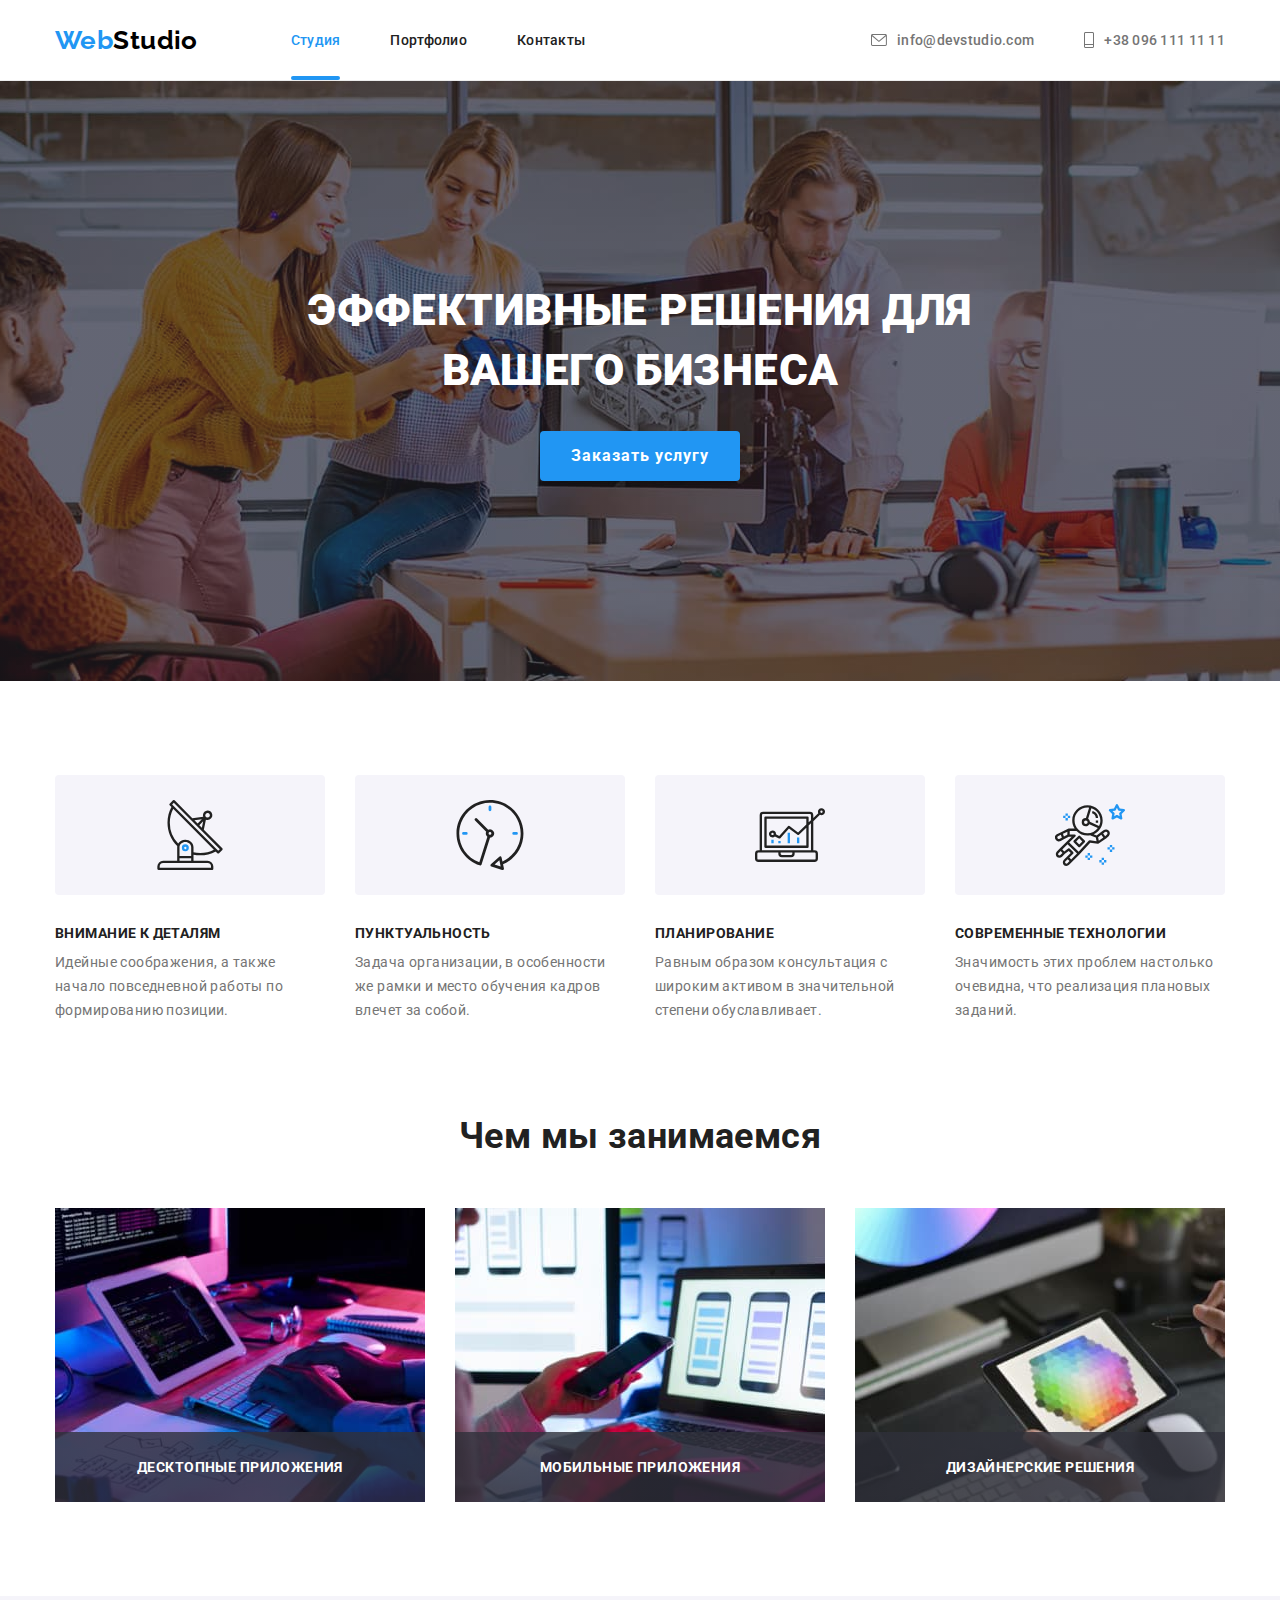
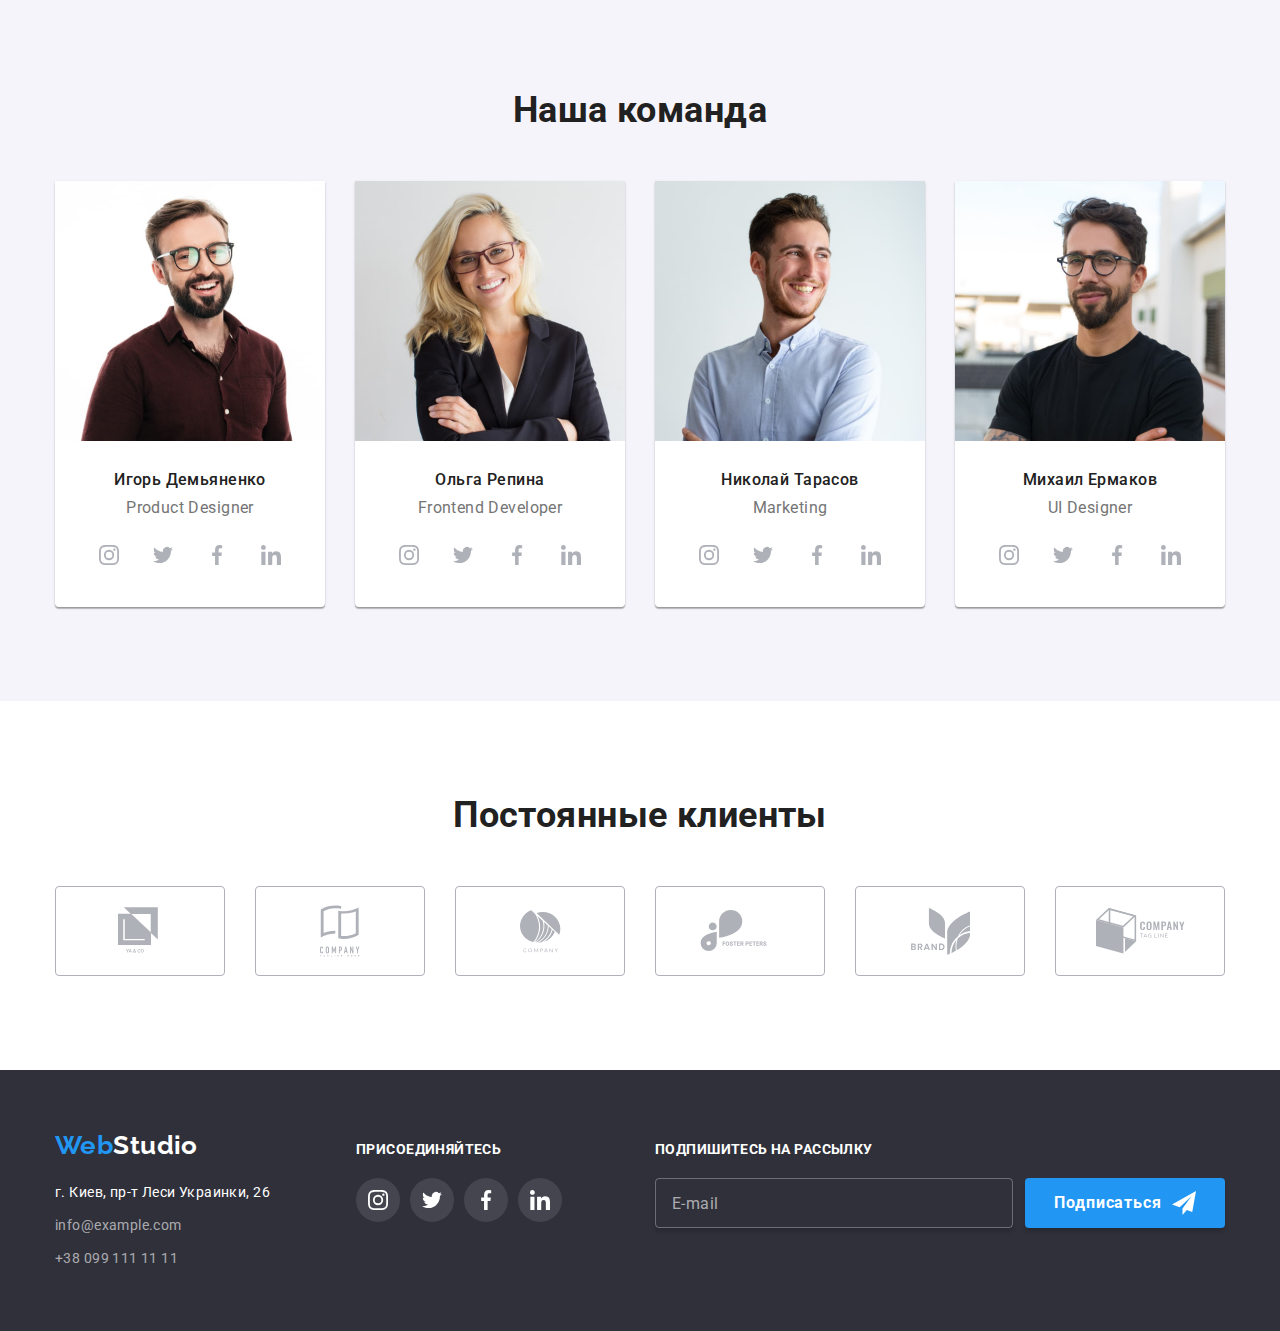
==== commit 3fe51c90: "Меняет структуру файлов" ====
--- a/index.html
+++ b/index.html
@@ -17,7 +17,7 @@
 <body>
     <!-- Шапка сайта -->
     <header class="header">
-        <div class="container container-header">
+        <div class="container-header">
             <nav class="nav">
                 <a href="./index.html" class="logo-nav link" lang="en">Web<span class="logo-right-part-dark">Studio</span></a>
                 <ul class="list nav-list">
@@ -28,7 +28,7 @@
             </nav>
             <ul class="list contacts-list">
                 <li class="contacts-item">
-                    <a href="mailto:info@devstudio.com" class="contacts link" target="_blank" lang="en">
+                    <a href="mailto:info@devstudio.com" class="contacts-link link" target="_blank" lang="en">
                         <svg class="contacts-icon" width="16" height="12">
                             <use href="./images/symbol-defs.svg#icon-envelope"></use>
                         </svg>
@@ -36,7 +36,7 @@
                     </a>
                 </li>
                 <li class="contacts-item">
-                    <a href="tel:+380961111111" class="contacts link">
+                    <a href="tel:+380961111111" class="contacts-link link">
                         <svg class="contacts-icon" width="10" height="16">
                             <use href="./images/symbol-defs.svg#icon-tel"></use>
                         </svg>
@@ -49,17 +49,17 @@
     <main>
         <!-- Герой -->
         <section class="hero">
-            <div class="container">
+            <div class="container-hero">
                 <div class="hero-object">
                     <h1 class="hero-title">Эффективные решения для вашего бизнеса</h1>
-                    <button type="button" data-modal-open class="button hero-button">Заказать услугу</button>
+                    <button type="button" data-modal-open class="button-hero">Заказать услугу</button>
                 </div>
             </div>
         </section>
         <!-- Особенности -->
-        <section class="features">
-            <div class="container features-container">
-                <h2 class="features-main-title visually-hidden">Особенности</h2>
+        <section class="section-features">
+            <div class="container-features">
+                <h2 class="title-features-main visually-hidden">Особенности</h2>
                 <ul class="features-list list">
                     <li class="features-item">
                         <div class="features-bcg-icon">
@@ -106,9 +106,9 @@
             </div>
         </section>
         <!-- Чем мы занимаемся -->
-        <section class="we-doing">
-            <div class="container">
-                <h2 class="we-doing-title">Чем мы занимаемся</h2>
+        <section class="section-we-doing">
+            <div class="container-we-doing">
+                <h2 class="title-we-doing">Чем мы занимаемся</h2>
                 <ul class="we-doing-list list">
                     <li class="we-doing-item">
                         <img src="./images/what-are-we-doing/box-1.jpg" alt="Разработчик верстает сайт" width="370"
@@ -135,9 +135,9 @@
             </div>
         </section>
         <!-- Наша команда -->
-        <section class="team">
-            <div class="container">
-                <h2 class="team-title">Наша команда</h2>
+        <section class="section-team">
+            <div class="container-team">
+                <h2 class="title-team">Наша команда</h2>
                 <ul class="team-list list">
                     <li class="team-item">
                         <img src="./images/our-team/team-card-1.jpg" alt="Фото Игоря Демьяненко" width="270"
@@ -145,30 +145,30 @@
                         <div class="team-card">
                             <h3 class="team-name">Игорь Демьяненко</h3>
                             <p class="team-position" lang="en">Product designer</p>
-                            <ul class="social-list list">
-                                <li class="social-item">
-                                    <a href="#" class="team-social-link">
+                            <ul class="social-list-team list">
+                                <li class="social-item">
+                                    <a href="#" class="social-link-team">
                                         <svg width="20" height="20">
                                             <use href="./images/symbol-defs.svg#icon-instagram"></use>
                                         </svg>
                                     </a>
                                 </li>
                                 <li class="social-item">
-                                    <a href="#" class="team-social-link">
+                                    <a href="#" class="social-link-team">
                                         <svg width="20" height="20">
                                             <use href="./images/symbol-defs.svg#icon-twitter"></use>
                                         </svg>
                                     </a>
                                 </li>
                                 <li class="social-item">
-                                    <a href="#" class="team-social-link">
+                                    <a href="#" class="social-link-team">
                                         <svg width="20" height="20">
                                             <use href="./images/symbol-defs.svg#icon-facebook"></use>
                                         </svg>
                                     </a>
                                 </li>
                                 <li class="social-item">
-                                    <a href="#" class="team-social-link">
+                                    <a href="#" class="social-link-team">
                                         <svg width="20" height="20">
                                             <use href="./images/symbol-defs.svg#icon-linkedin"></use>
                                         </svg>
@@ -183,30 +183,30 @@
                         <div class="team-card">
                             <h3 class="team-name">Ольга Репина</h3>
                             <p class="team-position" lang="en">Frontend developer</p>
-                            <ul class="social-list list">
-                                <li class="social-item">
-                                    <a href="#" class="team-social-link">
+                            <ul class="social-list-team list">
+                                <li class="social-item">
+                                    <a href="#" class="social-link-team">
                                         <svg width="20" height="20">
                                             <use href="./images/symbol-defs.svg#icon-instagram"></use>
                                         </svg>
                                     </a>
                                 </li>
                                 <li class="social-item">
-                                    <a href="#" class="team-social-link">
+                                    <a href="#" class="social-link-team">
                                         <svg width="20" height="20">
                                             <use href="./images/symbol-defs.svg#icon-twitter"></use>
                                         </svg>
                                     </a>
                                 </li>
                                 <li class="social-item">
-                                    <a href="#" class="team-social-link">
+                                    <a href="#" class="social-link-team">
                                         <svg width="20" height="20">
                                             <use href="./images/symbol-defs.svg#icon-facebook"></use>
                                         </svg>
                                     </a>
                                 </li>
                                 <li class="social-item">
-                                    <a href="#" class="team-social-link">
+                                    <a href="#" class="social-link-team">
                                         <svg width="20" height="20">
                                             <use href="./images/symbol-defs.svg#icon-linkedin"></use>
                                         </svg>
@@ -221,30 +221,30 @@
                         <div class="team-card">
                             <h3 class="team-name">Николай Тарасов</h3>
                             <p class="team-position" lang="en">Marketing</p>
-                            <ul class="social-list list">
-                                <li class="social-item">
-                                    <a href="#" class="team-social-link">
+                            <ul class="social-list-team list">
+                                <li class="social-item">
+                                    <a href="#" class="social-link-team">
                                         <svg width="20" height="20">
                                             <use href="./images/symbol-defs.svg#icon-instagram"></use>
                                         </svg>
                                     </a>
                                 </li>
                                 <li class="social-item">
-                                    <a href="#" class="team-social-link">
+                                    <a href="#" class="social-link-team">
                                         <svg width="20" height="20">
                                             <use href="./images/symbol-defs.svg#icon-twitter"></use>
                                         </svg>
                                     </a>
                                 </li>
                                 <li class="social-item">
-                                    <a href="#" class="team-social-link">
+                                    <a href="#" class="social-link-team">
                                         <svg width="20" height="20">
                                             <use href="./images/symbol-defs.svg#icon-facebook"></use>
                                         </svg>
                                     </a>
                                 </li>
                                 <li class="social-item">
-                                    <a href="#" class="team-social-link">
+                                    <a href="#" class="social-link-team">
                                         <svg width="20" height="20">
                                             <use href="./images/symbol-defs.svg#icon-linkedin"></use>
                                         </svg>
@@ -259,30 +259,30 @@
                         <div class="team-card">
                             <h3 class="team-name">Михаил Ермаков</h3>
                             <p class="team-position" lang="en">UI designer</p>
-                            <ul class="social-list list">
-                                <li class="social-item">
-                                    <a href="#" class="team-social-link">
+                            <ul class="social-list-team list">
+                                <li class="social-item">
+                                    <a href="#" class="social-link-team">
                                         <svg width="20" height="20">
                                             <use href="./images/symbol-defs.svg#icon-instagram"></use>
                                         </svg>
                                     </a>
                                 </li>
                                 <li class="social-item">
-                                    <a href="#" class="team-social-link">
+                                    <a href="#" class="social-link-team">
                                         <svg width="20" height="20">
                                             <use href="./images/symbol-defs.svg#icon-twitter"></use>
                                         </svg>
                                     </a>
                                 </li>
                                 <li class="social-item">
-                                    <a href="#" class="team-social-link">
+                                    <a href="#" class="social-link-team">
                                         <svg width="20" height="20">
                                             <use href="./images/symbol-defs.svg#icon-facebook"></use>
                                         </svg>
                                     </a>
                                 </li>
                                 <li class="social-item">
-                                    <a href="#" class="team-social-link">
+                                    <a href="#" class="social-link-team">
                                         <svg width="20" height="20">
                                             <use href="./images/symbol-defs.svg#icon-linkedin"></use>
                                         </svg>
@@ -295,9 +295,9 @@
             </div>
         </section>
         <!-- Наши клиенты -->
-        <section class="clients">
-            <div class="container">
-                <h2 class="clients-title">Постоянные клиенты</h2>
+        <section class="section-clients">
+            <div class="container-clients">
+                <h2 class="title-clients">Постоянные клиенты</h2>
                 <ul class="clients-list list">
                     <li class="clients-item">
                         <a href="#" class="clients-link">
@@ -347,7 +347,7 @@
     </main>
     <!-- Подвал -->
     <footer class="footer">
-        <div class="container footer-container">
+        <div class="container-footer">
             <div class="part-address">
                 <a href="./index.html" class="footer-logo link" lang="en">Web<span class="logo-right-part-light">Studio</span></a>
                 <address class="footer-address">г. Киев, пр-т Леси Украинки, 26</address>
@@ -401,7 +401,7 @@
                         <input type="email" name="email-for-follow" placeholder="E-mail" class="follow-input">
                     </label>
                 </div>
-                <button type="submit" class="button follow-button">Подписаться
+                <button type="submit" class="button-follow">Подписаться
                     <svg class="icon-follow" width="24" height="24">
                         <use href="./images/symbol-defs.svg#icon-send"></use>
                     </svg>
@@ -455,7 +455,7 @@
                         Соглашаюсь с рассылкой и принимаю <a href="#" class="conditions">Условия договора</a>
                     </label>                    
                 </div>
-                <button type="submit" class="button modal-button">Отправить</button>
+                <button type="submit" class="button-modal">Отправить</button>
             </form>            
             <button data-modal-close class="button-close">
                 <svg width="11" height="11">
--- a/css/main.min.css
+++ b/css/main.min.css
@@ -1,2 +1,2 @@
-body{font-family:Roboto,sans-serif;font-weight:400;font-size:14px;line-height:1.143;letter-spacing:0.03em;background-color:#fff;color:#757575}a,button{cursor:pointer}img{display:block;max-width:100%;height:auto}.visually-hidden{position:absolute;clip:rect(0 0 0 0);width:1px;height:1px;margin:-1px}.list{list-style:none;margin:0;padding:0}.link{text-decoration:none}.header{border-bottom:1px solid #ececec}.container{width:1200px;padding-left:15px;padding-right:15px;text-align:center;margin-right:auto;margin-left:auto}.container-header{display:-webkit-box;display:-ms-flexbox;display:flex;-webkit-box-pack:justify;-ms-flex-pack:justify;justify-content:space-between;-webkit-box-align:center;-ms-flex-align:center;align-items:center;text-align:left}.nav{font-weight:500;display:-webkit-box;display:-ms-flexbox;display:flex;-webkit-box-align:center;-ms-flex-align:center;align-items:center}.nav-list{display:-webkit-box;display:-ms-flexbox;display:flex;-webkit-box-align:center;-ms-flex-align:center;align-items:center;letter-spacing:0.02em}.nav-item:not(:last-child){margin-right:50px}.nav-link{display:block;padding:32px 0px;color:#212121;-webkit-transition:color 250ms cubic-bezier(0.4, 0, 0.2, 1);transition:color 250ms cubic-bezier(0.4, 0, 0.2, 1)}.nav-link:hover,.nav-link:focus{color:#2196f3}.nav-link-current{position:relative;display:block;padding:32px 0px;color:#2196f3}.nav-link-current::after{content:'';position:absolute;bottom:0;left:0;display:block;width:100%;height:4px;border-radius:2px;background-color:#2196f3}.logo-nav,.footer-logo{color:#2196f3;font-family:Raleway;font-weight:700;font-size:26px;line-height:1.192}.logo-nav{margin-right:93px;padding:24px 0}.logo-right-part-dark{color:#000}.footer-logo{display:inline-block;margin-bottom:20px}.logo-right-part-light{color:#fff}.contacts-list{display:-webkit-box;display:-ms-flexbox;display:flex;-webkit-box-align:center;-ms-flex-align:center;align-items:center}.contacts{display:-webkit-box;display:-ms-flexbox;display:flex;-webkit-box-align:center;-ms-flex-align:center;align-items:center;padding-top:32px;padding-bottom:32px;letter-spacing:0.02em;fill:currentColor;color:inherit;font-weight:500;-webkit-transition:color 250ms cubic-bezier(0.4, 0, 0.2, 1);transition:color 250ms cubic-bezier(0.4, 0, 0.2, 1)}.contacts:hover,.contacts:focus{color:#2196f3}.contacts-item:not(:last-child){margin-right:50px}.contacts-icon{margin-right:10px}.hero{margin-left:auto;margin-right:auto;height:600px;max-width:1600px;background-image:-webkit-gradient(linear, left top, right top, from(rgba(47,48,58,0.4)), to(rgba(47,48,58,0.4))),url(../images/hero/main-hero.jpg);background-image:linear-gradient(to right, rgba(47,48,58,0.4), rgba(47,48,58,0.4)),url(../images/hero/main-hero.jpg);background-repeat:no-repeat;background-position:center;background-size:cover;padding-top:200px;padding-bottom:200px;background-color:#2f303a}.hero-object{margin-left:auto;margin-right:auto;width:696px}.hero-title,.hero-button{letter-spacing:0.06em;color:#fff}.hero-title{margin-top:0;margin-bottom:30px;padding:0;font-weight:900;font-size:44px;line-height:1.36;text-transform:uppercase}.hero-button{-webkit-transition:background-color var(--main-time) var(--main-timing-function);transition:background-color var(--main-time) var(--main-timing-function)}.hero-button:hover,.hero-button:focus{background-color:#188ce8}.button{font-family:inherit;font-size:16px;border:none;border-radius:4px;display:-webkit-inline-box;display:-ms-inline-flexbox;display:inline-flex;-webkit-box-align:center;-ms-flex-align:center;align-items:center;-webkit-box-pack:center;-ms-flex-pack:center;justify-content:center;width:200px;height:50px;font-weight:700;line-height:1.88;background-color:#2196f3;-webkit-box-shadow:0px 4px 4px rgba(0,0,0,0.15);box-shadow:0px 4px 4px rgba(0,0,0,0.15)}.features{padding-top:88px;padding-bottom:100px}.features-container{text-align:left}.features-list{display:-webkit-box;display:-ms-flexbox;display:flex}.features-item{width:calc((100% - (3 * 30px)) / 4)}.features-item:not(:last-child){margin-right:30px}.features-title,.features-main-title{margin:0;padding:0;color:#212121;font-weight:700}.features-title{margin-bottom:10px;font-size:inherit;text-transform:uppercase}.features-bcg-icon{display:-webkit-box;display:-ms-flexbox;display:flex;-webkit-box-align:center;-ms-flex-align:center;align-items:center;-webkit-box-pack:center;-ms-flex-pack:center;justify-content:center;width:100%;height:120px;background-color:#f5f4fa;border-radius:4px;margin-bottom:30px}.features-text{margin-top:0;margin-bottom:0;line-height:1.7}.we-doing{padding-bottom:94px}.we-doing-item{position:relative;width:calc((100% - 2 * 30px) / 3)}.we-doing-item:not(:last-child){margin-right:30px}.we-doing-title{margin:0 0 50px 0;padding:0;color:#212121;font-weight:700;font-size:36px}.we-doing-list{display:-webkit-box;display:-ms-flexbox;display:flex}.we-doing-thumb{position:absolute;bottom:0;left:0;display:-webkit-box;display:-ms-flexbox;display:flex;-webkit-box-align:center;-ms-flex-align:center;align-items:center;-webkit-box-pack:center;-ms-flex-pack:center;justify-content:center;width:100%;height:70px;background-image:-webkit-gradient(linear, left top, right top, from(rgba(47,48,58,0.8)), to(rgba(47,48,58,0.8)));background-image:linear-gradient(to right, rgba(47,48,58,0.8), rgba(47,48,58,0.8))}.we-doing-text{margin-top:0;margin-bottom:0;font-size:inherit;font-weight:700;text-transform:uppercase;color:#fff}.team{padding-top:94px;padding-bottom:94px;background-color:#f5f4fa}.team-title{margin:0 0 50px 0;padding:0;color:#212121;font-weight:700;font-size:36px}.team-list{display:-webkit-box;display:-ms-flexbox;display:flex}.team-item{-webkit-box-shadow:0px 1px 3px rgba(0,0,0,0.12),0px 1px 1px rgba(0,0,0,0.14),0px 2px 1px rgba(0,0,0,0.2);box-shadow:0px 1px 3px rgba(0,0,0,0.12),0px 1px 1px rgba(0,0,0,0.14),0px 2px 1px rgba(0,0,0,0.2);border-radius:0px 0px 4px 4px;width:calc((100% - 3 * 30px) / 4);background-color:#fff}.team-item:not(:last-child){margin-right:30px}.team-card{width:100%;padding:30px 32px}.team-name,.team-position{font-size:16px}.team-name{margin-top:0;margin-bottom:10px;font-weight:500;color:#212121}.team-position{margin-top:0;margin-bottom:16px;text-transform:capitalize}.team-social-link{background-color:#fff}.team-social-link:hover,.team-social-link:focus{background-color:#2196f3;color:#fff}.social-list{display:-webkit-box;display:-ms-flexbox;display:flex}.team .social-list{color:#afb1b8}.social-item{width:44px;height:44px}.social-item:not(:last-child){margin-right:10px}.team-social-link,.social-link-footer{display:-webkit-box;display:-ms-flexbox;display:flex;-webkit-box-align:center;-ms-flex-align:center;align-items:center;-webkit-box-pack:center;-ms-flex-pack:center;justify-content:center;border-radius:50%;width:100%;height:100%;color:inherit;fill:currentColor;-webkit-transition:color 250ms cubic-bezier(0.4, 0, 0.2, 1),background-color 250ms cubic-bezier(0.4, 0, 0.2, 1);transition:color 250ms cubic-bezier(0.4, 0, 0.2, 1),background-color 250ms cubic-bezier(0.4, 0, 0.2, 1)}.clients{padding-top:94px;padding-bottom:94px}.clients-title{padding:0;color:#212121;font-weight:700;margin-bottom:0 0 50px 0;font-size:36px}.clients-list{display:-webkit-box;display:-ms-flexbox;display:flex;color:#afb1b8}.clients-item{display:-webkit-box;display:-ms-flexbox;display:flex;-webkit-box-pack:center;-ms-flex-pack:center;justify-content:center;-webkit-box-align:center;-ms-flex-align:center;align-items:center;width:170px;height:90px}.clients-item:not(:last-child){margin-right:30px}.clients-link{display:-webkit-box;display:-ms-flexbox;display:flex;-webkit-box-align:center;-ms-flex-align:center;align-items:center;-webkit-box-pack:center;-ms-flex-pack:center;justify-content:center;color:inherit;fill:currentColor;width:100%;height:100%;border:1px solid #afb1b8;border-radius:4px;-webkit-transition:color 250ms cubic-bezier(0.4, 0, 0.2, 1),border-color 250ms cubic-bezier(0.4, 0, 0.2, 1);transition:color 250ms cubic-bezier(0.4, 0, 0.2, 1),border-color 250ms cubic-bezier(0.4, 0, 0.2, 1)}.clients-link:hover,.clients-link:focus{color:#2196f3;border-color:#2196f3}.footer{padding-top:60px;padding-bottom:60px;background-color:#2f303a}.footer-container{display:-webkit-box;display:-ms-flexbox;display:flex;-webkit-box-align:baseline;-ms-flex-align:baseline;align-items:baseline;text-align:left}.part-address{width:231px;margin-right:70px}.footer-address,.footer-email{display:block;line-height:1.7}.footer-email{display:inline-block;-webkit-transition:color 250ms cubic-bezier(0.4, 0, 0.2, 1);transition:color 250ms cubic-bezier(0.4, 0, 0.2, 1);color:rgba(255,255,255,0.6)}.footer-email:hover,.footer-email:focus{color:#2196f3}.footer-address{color:#fff;margin-bottom:9px;font-style:normal}.element-list{margin-bottom:9px}.footer-part-social{width:206px;margin-right:93px}.footer-plea{margin-top:0;margin-bottom:20px;font-weight:700;font-size:14px;line-height:1.14;letter-spacing:0.03em;text-transform:uppercase;color:#fff}.social-list-footer{display:-webkit-box;display:-ms-flexbox;display:flex;color:#fff}.social-link-footer{background-color:rgba(255,255,255,0.1)}.social-link-footer:hover,.social-link-footer:focus{background-color:#2196f3}.footer-part-follow{display:-webkit-box;display:-ms-flexbox;display:flex;-webkit-box-align:end;-ms-flex-align:end;align-items:flex-end;width:570px}.follow-button{fill:currentColor;letter-spacing:0.06em;color:#fff}.footer-follow{width:358px;margin-right:12px}.follow-input,.follow-input::-webkit-input-placeholder{font-size:16px;line-height:1.25;letter-spacing:0.03em;color:rgba(255,255,255,0.6)}.follow-input,.follow-input:-ms-input-placeholder{font-size:16px;line-height:1.25;letter-spacing:0.03em;color:rgba(255,255,255,0.6)}.follow-input,.follow-input::-ms-input-placeholder{font-size:16px;line-height:1.25;letter-spacing:0.03em;color:rgba(255,255,255,0.6)}.follow-input,.follow-input::placeholder{font-size:16px;line-height:1.25;letter-spacing:0.03em;color:rgba(255,255,255,0.6)}.follow-input{width:358px;height:50px;padding:15px 16px;border:1px solid rgba(255,255,255,0.3);-webkit-box-shadow:0px 4px 4px rgba(0,0,0,0.15);box-shadow:0px 4px 4px rgba(0,0,0,0.15);border-radius:4px;background-color:transparent}.icon-follow{margin-left:10px}.backdrop{position:fixed;top:0;left:0;width:100%;height:100%;background-color:rgba(0,0,0,0.2);opacity:1;-webkit-transition:opacity 250ms cubic-bezier(0.4, 0, 0.2, 1),visibility 250ms cubic-bezier(0.4, 0, 0.2, 1);transition:opacity 250ms cubic-bezier(0.4, 0, 0.2, 1),visibility 250ms cubic-bezier(0.4, 0, 0.2, 1)}.backdrop.is-hidden{visibility:hidden;opacity:0;pointer-events:none}.modal-hero{position:absolute;top:50%;left:50%;min-width:528px;min-height:581px;padding:40px;margin-bottom:12px;-webkit-box-shadow:0px 1px 3px rgba(0,0,0,0.12),0px 1px 1px rgba(0,0,0,0.14),0px 2px 1px rgba(0,0,0,0.2);box-shadow:0px 1px 3px rgba(0,0,0,0.12),0px 1px 1px rgba(0,0,0,0.14),0px 2px 1px rgba(0,0,0,0.2);border-radius:4px;background-color:#fff;-webkit-transform:translate(-50%, -50%) scale(1);transform:translate(-50%, -50%) scale(1);-webkit-transition:-webkit-transform 250ms cubic-bezier(0.4, 0, 0.2, 1);transition:-webkit-transform 250ms cubic-bezier(0.4, 0, 0.2, 1);transition:transform 250ms cubic-bezier(0.4, 0, 0.2, 1);transition:transform 250ms cubic-bezier(0.4, 0, 0.2, 1), -webkit-transform 250ms cubic-bezier(0.4, 0, 0.2, 1)}.backdrop.is-hidden .modal-hero{-webkit-transform:translate(-50%, -50%) scale(0);transform:translate(-50%, -50%) scale(0)}.modal-text{margin-top:0;margin-bottom:12px;font-weight:700;font-size:20px;line-height:1.15;color:#212121}.modal-form{width:448px;text-align:center}.form-field{position:relative;display:-webkit-box;display:-ms-flexbox;display:flex;-webkit-box-orient:vertical;-webkit-box-direction:normal;-ms-flex-direction:column;flex-direction:column;margin-bottom:10px;width:100%;height:58px;text-align:left}.form-label{height:58px;width:100%;font-size:12px;line-height:1.17;letter-spacing:0.01em}.form-thumb{position:absolute;display:-webkit-box;display:-ms-flexbox;display:flex;-webkit-box-align:center;-ms-flex-align:center;align-items:center;bottom:0;left:0;pointer-events:none;width:100%;height:40px;padding-left:12px;fill:currentColor;color:#212121;-webkit-transition:color 250ms cubic-bezier(0.4, 0, 0.2, 1);transition:color 250ms cubic-bezier(0.4, 0, 0.2, 1)}.form-label:focus-within+.form-thumb{color:#2196f3}.form-input{margin-top:4px;width:100%;height:40px;padding:11px 12px 11px 42px;border:1px solid rgba(33,33,33,0.2);border-radius:4px;-webkit-transition:border 250ms cubic-bezier(0.4, 0, 0.2, 1);transition:border 250ms cubic-bezier(0.4, 0, 0.2, 1)}.form-label:focus-within .form-input{outline:none;border:1px solid #2196f3}.form-textarea{width:100%;padding:12px 16px;margin-top:4px;resize:none;border:1px solid rgba(33,33,33,0.2);border-radius:4px}.form-field-textarea:focus-within .form-textarea{outline:none;border:1px solid #2196f3}.form-textarea::-webkit-input-placeholder{font-weight:400;font-size:12px;line-height:1.17;letter-spacing:0.01em;color:rgba(117,117,117,0.5)}.form-textarea:-ms-input-placeholder{font-weight:400;font-size:12px;line-height:1.17;letter-spacing:0.01em;color:rgba(117,117,117,0.5)}.form-textarea::-ms-input-placeholder{font-weight:400;font-size:12px;line-height:1.17;letter-spacing:0.01em;color:rgba(117,117,117,0.5)}.form-textarea::placeholder{font-weight:400;font-size:12px;line-height:1.17;letter-spacing:0.01em;color:rgba(117,117,117,0.5)}.form-field-textarea{text-align:left;width:100%;margin-bottom:20px}.checkbox-label,.conditions{line-height:1.71}.checkbox-label{position:relative;display:inline-block;width:100%;text-align:left;margin-left:36px}.checkbox-label::before{position:absolute;-webkit-transform:translate(-50%, -50%);transform:translate(-50%, -50%);top:50%;left:-13px;content:'';display:inline-block;width:16px;height:15px;border-radius:2px;background-image:url(../images/svg/check-off.svg);-webkit-transition:background-image 250ms cubic-bezier(0.4, 0, 0.2, 1),background-color 250ms cubic-bezier(0.4, 0, 0.2, 1);transition:background-image 250ms cubic-bezier(0.4, 0, 0.2, 1),background-color 250ms cubic-bezier(0.4, 0, 0.2, 1)}.checkbox-consent:checked+.checkbox-label::before{background-image:url(../images/svg/check-on.svg);background-color:#2196f3}.checkbox-consent:focus+.checkbox-label::before,.checkbox-consent:focus:checked+.checkbox-label::before{-webkit-box-shadow:0 0 0 1px #101010;box-shadow:0 0 0 1px #101010}.checkbox-consent:hover+.checkbox-label::before{cursor:pointer}.conditions{display:inline-block;text-decoration:underline;color:#2196f3}.checkbox-field{position:relative;width:100%;margin-bottom:30px}.checkbox-consent{position:absolute;-webkit-appearance:none;-moz-appearance:none;appearance:none}.modal-button{letter-spacing:0.06em;color:#fff;-webkit-transition:background-color 250ms cubic-bezier(0.4, 0, 0.2, 1);transition:background-color 250ms cubic-bezier(0.4, 0, 0.2, 1)}.button-close{position:absolute;right:8px;top:8px;width:30px;height:30px;padding:0;fill:currentColor;color:#000;background-color:inherit;border:1px solid rgba(0,0,0,0.1);border-radius:50%;-webkit-transition:color 250ms cubic-bezier(0.4, 0, 0.2, 1);transition:color 250ms cubic-bezier(0.4, 0, 0.2, 1)}.button-close:hover,.button-close:focus{color:#2196f3}.work{padding-top:94px;padding-bottom:94px}.work-title-main{margin:0 0 50px 0;padding:0;color:#212121;font-weight:700}.work-filter{display:-webkit-box;display:-ms-flexbox;display:flex;-webkit-box-pack:center;-ms-flex-pack:center;justify-content:center;margin-bottom:50px}.work-filter-item:not(:last-child){margin-right:8px}.list-buttons{padding:6px 22px;font-family:inherit;font-size:16px;border:none;border-radius:4px;font-weight:500;line-height:1.6;letter-spacing:inherit;color:#212121;background-color:#f5f4fa;-webkit-transition:color 250ms cubic-bezier(0.4, 0, 0.2, 1),background-color 250ms cubic-bezier(0.4, 0, 0.2, 1),-webkit-box-shadow 250ms cubic-bezier(0.4, 0, 0.2, 1);transition:color 250ms cubic-bezier(0.4, 0, 0.2, 1),background-color 250ms cubic-bezier(0.4, 0, 0.2, 1),-webkit-box-shadow 250ms cubic-bezier(0.4, 0, 0.2, 1);transition:color 250ms cubic-bezier(0.4, 0, 0.2, 1),box-shadow 250ms cubic-bezier(0.4, 0, 0.2, 1),background-color 250ms cubic-bezier(0.4, 0, 0.2, 1);transition:color 250ms cubic-bezier(0.4, 0, 0.2, 1),box-shadow 250ms cubic-bezier(0.4, 0, 0.2, 1),background-color 250ms cubic-bezier(0.4, 0, 0.2, 1),-webkit-box-shadow 250ms cubic-bezier(0.4, 0, 0.2, 1)}.list-buttons:focus,.list-buttons:hover{-webkit-box-shadow:0px 3px 1px rgba(0,0,0,0.1),0px 1px 2px rgba(0,0,0,0.08),0px 2px 2px rgba(0,0,0,0.12);box-shadow:0px 3px 1px rgba(0,0,0,0.1),0px 1px 2px rgba(0,0,0,0.08),0px 2px 2px rgba(0,0,0,0.12);color:#fff;background-color:#2196f3}.work-list{display:-webkit-box;display:-ms-flexbox;display:flex;-ms-flex-wrap:wrap;flex-wrap:wrap}.work-element{margin-right:30px;margin-bottom:30px;width:calc((100% - (2 * 30px)) / 3);background-color:#fff;outline:1px solid #eee}.work-element:nth-child(3n){margin-right:0}.work-element:nth-last-child(-n+3){margin-bottom:0}.work-link{display:block}.work-link:hover,.work-link:focus{-webkit-box-shadow:0px 1px 1px rgba(0,0,0,0.12),0px 4px 4px rgba(0,0,0,0.06),1px 4px 6px rgba(0,0,0,0.16);box-shadow:0px 1px 1px rgba(0,0,0,0.12),0px 4px 4px rgba(0,0,0,0.06),1px 4px 6px rgba(0,0,0,0.16);display:block;-webkit-transition:-webkit-box-shadow 250ms cubic-bezier(0.4, 0, 0.2, 1);transition:-webkit-box-shadow 250ms cubic-bezier(0.4, 0, 0.2, 1);transition:box-shadow 250ms cubic-bezier(0.4, 0, 0.2, 1);transition:box-shadow 250ms cubic-bezier(0.4, 0, 0.2, 1), -webkit-box-shadow 250ms cubic-bezier(0.4, 0, 0.2, 1)}.work-element-thumb{position:relative;overflow:hidden}.work-element-description{font-size:18px;line-height:1.556;text-align:left;margin-top:0;margin-bottom:0;color:#fff}.work-element-overlay{position:absolute;top:0;left:0;width:100%;height:100%;z-index:-1;display:-webkit-box;display:-ms-flexbox;display:flex;-webkit-box-align:center;-ms-flex-align:center;align-items:center;-webkit-box-pack:center;-ms-flex-pack:center;justify-content:center;padding:24px;-webkit-transform:translateY(100%);transform:translateY(100%);-webkit-transition:z-index 250ms cubic-bezier(0.4, 0, 0.2, 1),-webkit-transform 250ms cubic-bezier(0.4, 0, 0.2, 1);transition:z-index 250ms cubic-bezier(0.4, 0, 0.2, 1),-webkit-transform 250ms cubic-bezier(0.4, 0, 0.2, 1);transition:transform 250ms cubic-bezier(0.4, 0, 0.2, 1),z-index 250ms cubic-bezier(0.4, 0, 0.2, 1);transition:transform 250ms cubic-bezier(0.4, 0, 0.2, 1),z-index 250ms cubic-bezier(0.4, 0, 0.2, 1),-webkit-transform 250ms cubic-bezier(0.4, 0, 0.2, 1);background-color:rgba(33,150,243,0.9)}.work-link:hover .work-element-overlay,.work-link:focus .work-element-overlay{-webkit-transform:translateY(0);transform:translateY(0);z-index:0}.work-title{margin:0 0 4px 0;font-weight:700;font-size:18px;line-height:2;letter-spacing:0.06em;color:#212121}.work-text{margin-top:0;margin-bottom:0;font-size:16px;line-height:1.9;color:#757575}.work-name{text-align:left;padding:20px 24px}
+.logo-nav,.footer-logo{color:#2196f3;font-family:Raleway;font-weight:700;font-size:26px;line-height:1.192}.title-features-main,.title-we-doing,.title-team,.title-clients,.title-work-main{margin:0 0 50px 0;padding:0;font-weight:700;font-size:36px;color:#212121}body{font-family:Roboto,sans-serif;font-weight:400;font-size:14px;line-height:1.143;letter-spacing:0.03em;background-color:#fff;color:#757575}a,button{cursor:pointer}img{display:block;max-width:100%;height:auto}.visually-hidden{position:absolute;clip:rect(0 0 0 0);width:1px;height:1px;margin:-1px}.list{list-style:none;margin:0;padding:0}.link{text-decoration:none}.header{border-bottom:1px solid #ececec}.section-features{padding-top:94px;padding-bottom:94px}.section-we-doing{padding-top:0;padding-bottom:94px}.section-team{padding-top:94px;padding-bottom:94px;background-color:#f5f4fa}.section-clients{padding-top:94px;padding-bottom:94px}.section-work{padding-top:94px;padding-bottom:94px}.container-header{width:1200px;padding-left:15px;padding-right:15px;margin-right:auto;margin-left:auto;text-align:left;display:-webkit-box;display:-ms-flexbox;display:flex;-webkit-box-pack:justify;-ms-flex-pack:justify;justify-content:space-between}.container-hero{width:1200px;padding-left:15px;padding-right:15px;margin-right:auto;margin-left:auto;text-align:center}.container-features{width:1200px;padding-left:15px;padding-right:15px;margin-right:auto;margin-left:auto;text-align:left}.container-we-doing{width:1200px;padding-left:15px;padding-right:15px;margin-right:auto;margin-left:auto;text-align:center}.container-team{width:1200px;padding-left:15px;padding-right:15px;margin-right:auto;margin-left:auto;text-align:center}.container-clients{width:1200px;padding-left:15px;padding-right:15px;margin-right:auto;margin-left:auto;text-align:center}.container-footer{width:1200px;padding-left:15px;padding-right:15px;margin-right:auto;margin-left:auto;text-align:left;display:-webkit-box;display:-ms-flexbox;display:flex;-webkit-box-align:baseline;-ms-flex-align:baseline;align-items:baseline}.container-work{width:1200px;padding-left:15px;padding-right:15px;margin-right:auto;margin-left:auto;text-align:center}.nav{font-weight:500;display:-webkit-box;display:-ms-flexbox;display:flex;-webkit-box-align:center;-ms-flex-align:center;align-items:center}.nav-list{display:-webkit-box;display:-ms-flexbox;display:flex;-webkit-box-align:center;-ms-flex-align:center;align-items:center;letter-spacing:0.02em}.nav-item:not(:last-child){margin-right:50px}.nav-link{display:block;padding:32px 0px;color:#212121;-webkit-transition:color 250ms cubic-bezier(0.4, 0, 0.2, 1);transition:color 250ms cubic-bezier(0.4, 0, 0.2, 1)}.nav-link:hover,.nav-link:focus{color:#2196f3}.nav-link-current{position:relative;display:block;padding:32px 0px;color:#2196f3}.nav-link-current::after{content:'';position:absolute;bottom:0;left:0;display:block;width:100%;height:4px;border-radius:2px;background-color:#2196f3}.logo-nav{margin-right:93px;padding:24px 0}.logo-right-part-dark{color:#000}.footer-logo{display:inline-block;margin-bottom:20px}.logo-right-part-light{color:#fff}.contacts-list{display:-webkit-box;display:-ms-flexbox;display:flex;-webkit-box-align:center;-ms-flex-align:center;align-items:center}.contacts-item:not(:last-child){margin-right:50px}.contacts-link{display:-webkit-box;display:-ms-flexbox;display:flex;-webkit-box-align:center;-ms-flex-align:center;align-items:center;padding-top:32px;padding-bottom:32px;letter-spacing:0.02em;fill:currentColor;color:inherit;font-weight:500;-webkit-transition:color 250ms cubic-bezier(0.4, 0, 0.2, 1);transition:color 250ms cubic-bezier(0.4, 0, 0.2, 1)}.contacts-link:hover,.contacts-link:focus{color:#2196f3}.contacts-icon{margin-right:10px}.hero{margin-left:auto;margin-right:auto;height:600px;max-width:1600px;background-image:-webkit-gradient(linear, left top, right top, from(rgba(47,48,58,0.4)), to(rgba(47,48,58,0.4))),url(../images/hero/main-hero.jpg);background-image:linear-gradient(to right, rgba(47,48,58,0.4), rgba(47,48,58,0.4)),url(../images/hero/main-hero.jpg);background-repeat:no-repeat;background-position:center;background-size:cover;padding-top:200px;padding-bottom:200px;background-color:#2f303a}.hero-object{margin-left:auto;margin-right:auto;width:696px}.hero-title{margin-top:0;margin-bottom:30px;padding:0;font-weight:900;font-size:44px;line-height:1.36;text-transform:uppercase;color:#fff}.button-hero{display:-webkit-inline-box;display:-ms-inline-flexbox;display:inline-flex;-webkit-box-align:center;-ms-flex-align:center;align-items:center;-webkit-box-pack:center;-ms-flex-pack:center;justify-content:center;width:200px;height:50px;font-family:inherit;font-size:16px;border:none;border-radius:4px;font-weight:700;line-height:1.88;letter-spacing:0.06em;color:#fff;fill:currentColor;background-color:#2196f3;-webkit-box-shadow:0px 4px 4px rgba(0,0,0,0.15);box-shadow:0px 4px 4px rgba(0,0,0,0.15);-webkit-transition:background-color 250ms cubic-bezier(0.4, 0, 0.2, 1);transition:background-color 250ms cubic-bezier(0.4, 0, 0.2, 1)}.button-hero:hover,.button-hero:focus{background-color:#188ce8}.button-follow{display:-webkit-inline-box;display:-ms-inline-flexbox;display:inline-flex;-webkit-box-align:center;-ms-flex-align:center;align-items:center;-webkit-box-pack:center;-ms-flex-pack:center;justify-content:center;width:200px;height:50px;font-family:inherit;font-size:16px;border:none;border-radius:4px;font-weight:700;line-height:1.88;letter-spacing:0.06em;color:#fff;fill:currentColor;background-color:#2196f3;-webkit-box-shadow:0px 4px 4px rgba(0,0,0,0.15);box-shadow:0px 4px 4px rgba(0,0,0,0.15);-webkit-transition:background-color 250ms cubic-bezier(0.4, 0, 0.2, 1);transition:background-color 250ms cubic-bezier(0.4, 0, 0.2, 1)}.button-follow:hover,.button-follow:focus{background-color:#188ce8}.button-modal{display:-webkit-inline-box;display:-ms-inline-flexbox;display:inline-flex;-webkit-box-align:center;-ms-flex-align:center;align-items:center;-webkit-box-pack:center;-ms-flex-pack:center;justify-content:center;width:200px;height:50px;font-family:inherit;font-size:16px;border:none;border-radius:4px;font-weight:700;line-height:1.88;letter-spacing:0.06em;color:#fff;fill:currentColor;background-color:#2196f3;-webkit-box-shadow:0px 4px 4px rgba(0,0,0,0.15);box-shadow:0px 4px 4px rgba(0,0,0,0.15);-webkit-transition:background-color 250ms cubic-bezier(0.4, 0, 0.2, 1);transition:background-color 250ms cubic-bezier(0.4, 0, 0.2, 1)}.button-modal:hover,.button-modal:focus{background-color:#188ce8}.features-list{display:-webkit-box;display:-ms-flexbox;display:flex}.features-item{width:calc((100% - (3 * 30px)) / 4)}.features-item:not(:last-child){margin-right:30px}.features-title{padding:0;margin:0 0 10px 0;font-size:inherit;text-transform:uppercase;color:#212121;font-weight:700}.features-bcg-icon{display:-webkit-box;display:-ms-flexbox;display:flex;-webkit-box-align:center;-ms-flex-align:center;align-items:center;-webkit-box-pack:center;-ms-flex-pack:center;justify-content:center;width:100%;height:120px;background-color:#f5f4fa;border-radius:4px;margin-bottom:30px}.features-text{margin-top:0;margin-bottom:0;line-height:1.7}.we-doing-list{display:-webkit-box;display:-ms-flexbox;display:flex}.we-doing-item{position:relative;width:calc((100% - 2 * 30px) / 3)}.we-doing-item:not(:last-child){margin-right:30px}.we-doing-thumb{position:absolute;bottom:0;left:0;display:-webkit-box;display:-ms-flexbox;display:flex;-webkit-box-align:center;-ms-flex-align:center;align-items:center;-webkit-box-pack:center;-ms-flex-pack:center;justify-content:center;width:100%;height:70px;background-image:-webkit-gradient(linear, left top, right top, from(rgba(47,48,58,0.8)), to(rgba(47,48,58,0.8)));background-image:linear-gradient(to right, rgba(47,48,58,0.8), rgba(47,48,58,0.8))}.we-doing-text{margin-top:0;margin-bottom:0;font-size:inherit;font-weight:700;text-transform:uppercase;color:#fff}.team-list{display:-webkit-box;display:-ms-flexbox;display:flex}.team-item{-webkit-box-shadow:0px 1px 3px rgba(0,0,0,0.12),0px 1px 1px rgba(0,0,0,0.14),0px 2px 1px rgba(0,0,0,0.2);box-shadow:0px 1px 3px rgba(0,0,0,0.12),0px 1px 1px rgba(0,0,0,0.14),0px 2px 1px rgba(0,0,0,0.2);border-radius:0px 0px 4px 4px;width:calc((100% - 3 * 30px) / 4);background-color:#fff}.team-item:not(:last-child){margin-right:30px}.team-card{width:100%;padding:30px 32px}.team-name,.team-position{font-size:16px}.team-name{margin-top:0;margin-bottom:10px;font-weight:500;color:#212121}.team-position{margin-top:0;margin-bottom:16px;text-transform:capitalize}.social-list-team{display:-webkit-box;display:-ms-flexbox;display:flex;color:#afb1b8}.social-list-footer{display:-webkit-box;display:-ms-flexbox;display:flex;color:#fff}.social-item{width:44px;height:44px}.social-item:not(:last-child){margin-right:10px}.social-link-team{display:-webkit-box;display:-ms-flexbox;display:flex;-webkit-box-align:center;-ms-flex-align:center;align-items:center;-webkit-box-pack:center;-ms-flex-pack:center;justify-content:center;border-radius:50%;width:100%;height:100%;color:inherit;fill:currentColor;background-color:#fff;-webkit-transition:color 250ms cubic-bezier(0.4, 0, 0.2, 1),background-color 250ms cubic-bezier(0.4, 0, 0.2, 1);transition:color 250ms cubic-bezier(0.4, 0, 0.2, 1),background-color 250ms cubic-bezier(0.4, 0, 0.2, 1)}.social-link-team:hover,.social-link-team:focus{background-color:#2196f3;color:#fff}.social-link-footer{display:-webkit-box;display:-ms-flexbox;display:flex;-webkit-box-align:center;-ms-flex-align:center;align-items:center;-webkit-box-pack:center;-ms-flex-pack:center;justify-content:center;border-radius:50%;width:100%;height:100%;color:inherit;fill:currentColor;background-color:rgba(255,255,255,0.1);-webkit-transition:color 250ms cubic-bezier(0.4, 0, 0.2, 1),background-color 250ms cubic-bezier(0.4, 0, 0.2, 1);transition:color 250ms cubic-bezier(0.4, 0, 0.2, 1),background-color 250ms cubic-bezier(0.4, 0, 0.2, 1)}.social-link-footer:hover,.social-link-footer:focus{background-color:#2196f3}.clients-list{display:-webkit-box;display:-ms-flexbox;display:flex;color:#afb1b8}.clients-item{display:-webkit-box;display:-ms-flexbox;display:flex;-webkit-box-pack:center;-ms-flex-pack:center;justify-content:center;-webkit-box-align:center;-ms-flex-align:center;align-items:center;width:170px;height:90px}.clients-item:not(:last-child){margin-right:30px}.clients-link{display:-webkit-box;display:-ms-flexbox;display:flex;-webkit-box-align:center;-ms-flex-align:center;align-items:center;-webkit-box-pack:center;-ms-flex-pack:center;justify-content:center;color:inherit;fill:currentColor;width:100%;height:100%;border:1px solid #afb1b8;border-radius:4px;-webkit-transition:color 250ms cubic-bezier(0.4, 0, 0.2, 1),border-color 250ms cubic-bezier(0.4, 0, 0.2, 1);transition:color 250ms cubic-bezier(0.4, 0, 0.2, 1),border-color 250ms cubic-bezier(0.4, 0, 0.2, 1)}.clients-link:hover,.clients-link:focus{color:#2196f3;border-color:#2196f3}.footer{padding-top:60px;padding-bottom:60px;background-color:#2f303a}.part-address{width:231px;margin-right:70px}.footer-address,.footer-email{line-height:1.7}.footer-address{display:block}.footer-email{display:inline-block;-webkit-transition:color 250ms cubic-bezier(0.4, 0, 0.2, 1);transition:color 250ms cubic-bezier(0.4, 0, 0.2, 1);color:rgba(255,255,255,0.6)}.footer-email:hover,.footer-email:focus{color:#2196f3}.footer-address{color:#fff;margin-bottom:9px;font-style:normal}.element-list{margin-bottom:9px}.footer-part-social{width:206px;margin-right:93px}.footer-plea{margin-top:0;margin-bottom:20px;font-weight:700;font-size:14px;line-height:1.14;letter-spacing:0.03em;text-transform:uppercase;color:#fff}.footer-part-follow{display:-webkit-box;display:-ms-flexbox;display:flex;-webkit-box-align:end;-ms-flex-align:end;align-items:flex-end;width:570px}.footer-follow{width:358px;margin-right:12px}.follow-input,.follow-input::-webkit-input-placeholder{font-size:16px;line-height:1.25;letter-spacing:0.03em;color:rgba(255,255,255,0.6)}.follow-input,.follow-input:-ms-input-placeholder{font-size:16px;line-height:1.25;letter-spacing:0.03em;color:rgba(255,255,255,0.6)}.follow-input,.follow-input::-ms-input-placeholder{font-size:16px;line-height:1.25;letter-spacing:0.03em;color:rgba(255,255,255,0.6)}.follow-input,.follow-input::placeholder{font-size:16px;line-height:1.25;letter-spacing:0.03em;color:rgba(255,255,255,0.6)}.follow-input{width:358px;height:50px;padding:15px 16px;border:1px solid rgba(255,255,255,0.3);-webkit-box-shadow:0px 4px 4px rgba(0,0,0,0.15);box-shadow:0px 4px 4px rgba(0,0,0,0.15);border-radius:4px;background-color:transparent}.icon-follow{margin-left:10px}.backdrop{position:fixed;top:0;left:0;width:100%;height:100%;background-color:rgba(0,0,0,0.2);opacity:1;-webkit-transition:opacity 250ms cubic-bezier(0.4, 0, 0.2, 1),visibility 250ms cubic-bezier(0.4, 0, 0.2, 1);transition:opacity 250ms cubic-bezier(0.4, 0, 0.2, 1),visibility 250ms cubic-bezier(0.4, 0, 0.2, 1)}.backdrop.is-hidden{visibility:hidden;opacity:0;pointer-events:none}.modal-hero{position:absolute;top:50%;left:50%;min-width:528px;min-height:581px;padding:40px;margin-bottom:12px;-webkit-box-shadow:0px 1px 3px rgba(0,0,0,0.12),0px 1px 1px rgba(0,0,0,0.14),0px 2px 1px rgba(0,0,0,0.2);box-shadow:0px 1px 3px rgba(0,0,0,0.12),0px 1px 1px rgba(0,0,0,0.14),0px 2px 1px rgba(0,0,0,0.2);border-radius:4px;background-color:#fff;-webkit-transform:translate(-50%, -50%) scale(1);transform:translate(-50%, -50%) scale(1);-webkit-transition:-webkit-transform 250ms cubic-bezier(0.4, 0, 0.2, 1);transition:-webkit-transform 250ms cubic-bezier(0.4, 0, 0.2, 1);transition:transform 250ms cubic-bezier(0.4, 0, 0.2, 1);transition:transform 250ms cubic-bezier(0.4, 0, 0.2, 1), -webkit-transform 250ms cubic-bezier(0.4, 0, 0.2, 1)}.backdrop.is-hidden .modal-hero{-webkit-transform:translate(-50%, -50%) scale(0);transform:translate(-50%, -50%) scale(0)}.modal-text{margin-top:0;margin-bottom:12px;font-weight:700;font-size:20px;line-height:1.15;color:#212121}.modal-form{width:448px;text-align:center}.form-field{position:relative;display:-webkit-box;display:-ms-flexbox;display:flex;-webkit-box-orient:vertical;-webkit-box-direction:normal;-ms-flex-direction:column;flex-direction:column;margin-bottom:10px;width:100%;height:58px;text-align:left}.form-label{height:58px;width:100%;font-size:12px;line-height:1.17;letter-spacing:0.01em}.form-thumb{position:absolute;display:-webkit-box;display:-ms-flexbox;display:flex;-webkit-box-align:center;-ms-flex-align:center;align-items:center;bottom:0;left:0;pointer-events:none;width:100%;height:40px;padding-left:12px;fill:currentColor;color:#212121;-webkit-transition:color 250ms cubic-bezier(0.4, 0, 0.2, 1);transition:color 250ms cubic-bezier(0.4, 0, 0.2, 1)}.form-label:focus-within+.form-thumb{color:#2196f3}.form-input{margin-top:4px;width:100%;height:40px;padding:11px 12px 11px 42px;border:1px solid rgba(33,33,33,0.2);border-radius:4px;-webkit-transition:border 250ms cubic-bezier(0.4, 0, 0.2, 1);transition:border 250ms cubic-bezier(0.4, 0, 0.2, 1)}.form-label:focus-within .form-input{outline:none;border:1px solid #2196f3}.form-textarea{width:100%;padding:12px 16px;margin-top:4px;resize:none;border:1px solid rgba(33,33,33,0.2);border-radius:4px}.form-field-textarea:focus-within .form-textarea{outline:none;border:1px solid #2196f3}.form-textarea::-webkit-input-placeholder{font-weight:400;font-size:12px;line-height:1.17;letter-spacing:0.01em;color:rgba(117,117,117,0.5)}.form-textarea:-ms-input-placeholder{font-weight:400;font-size:12px;line-height:1.17;letter-spacing:0.01em;color:rgba(117,117,117,0.5)}.form-textarea::-ms-input-placeholder{font-weight:400;font-size:12px;line-height:1.17;letter-spacing:0.01em;color:rgba(117,117,117,0.5)}.form-textarea::placeholder{font-weight:400;font-size:12px;line-height:1.17;letter-spacing:0.01em;color:rgba(117,117,117,0.5)}.form-field-textarea{text-align:left;width:100%;margin-bottom:20px}.button-close{position:absolute;right:8px;top:8px;width:30px;height:30px;padding:0;fill:currentColor;color:#000;background-color:inherit;border:1px solid rgba(0,0,0,0.1);border-radius:50%;-webkit-transition:color 250ms cubic-bezier(0.4, 0, 0.2, 1);transition:color 250ms cubic-bezier(0.4, 0, 0.2, 1)}.button-close:hover,.button-close:focus{color:#2196f3}.checkbox-label,.conditions{line-height:1.71}.checkbox-label{position:relative;display:inline-block;max-width:100%;text-align:left;margin-left:36px}.checkbox-label::before{position:absolute;-webkit-transform:translate(-50%, -50%);transform:translate(-50%, -50%);top:50%;left:-13px;content:'';display:inline-block;width:16px;height:15px;border-radius:2px;background-image:url(../images/svg/check-off.svg);-webkit-transition:background-image 250ms cubic-bezier(0.4, 0, 0.2, 1),background-color 250ms cubic-bezier(0.4, 0, 0.2, 1);transition:background-image 250ms cubic-bezier(0.4, 0, 0.2, 1),background-color 250ms cubic-bezier(0.4, 0, 0.2, 1)}.checkbox-consent:checked+.checkbox-label::before{background-image:url(../images/svg/check-on.svg);background-color:#2196f3}.checkbox-consent:focus+.checkbox-label::before,.checkbox-consent:focus:checked+.checkbox-label::before{-webkit-box-shadow:0 0 0 1px #101010;box-shadow:0 0 0 1px #101010}.checkbox-consent:hover+.checkbox-label::before{cursor:pointer}.conditions{display:inline-block;text-decoration:underline;color:#2196f3}.checkbox-field{position:relative;width:100%;margin-bottom:30px}.checkbox-consent{position:absolute;-webkit-appearance:none;-moz-appearance:none;appearance:none}.work-filter{display:-webkit-box;display:-ms-flexbox;display:flex;-webkit-box-pack:center;-ms-flex-pack:center;justify-content:center;margin-bottom:50px}.work-filter-item:not(:last-child){margin-right:8px}.list-buttons{padding:6px 22px;font-family:inherit;font-size:16px;border:none;border-radius:4px;font-weight:500;line-height:1.6;letter-spacing:inherit;color:#212121;background-color:#f5f4fa;-webkit-transition:color 250ms cubic-bezier(0.4, 0, 0.2, 1),background-color 250ms cubic-bezier(0.4, 0, 0.2, 1),-webkit-box-shadow 250ms cubic-bezier(0.4, 0, 0.2, 1);transition:color 250ms cubic-bezier(0.4, 0, 0.2, 1),background-color 250ms cubic-bezier(0.4, 0, 0.2, 1),-webkit-box-shadow 250ms cubic-bezier(0.4, 0, 0.2, 1);transition:color 250ms cubic-bezier(0.4, 0, 0.2, 1),box-shadow 250ms cubic-bezier(0.4, 0, 0.2, 1),background-color 250ms cubic-bezier(0.4, 0, 0.2, 1);transition:color 250ms cubic-bezier(0.4, 0, 0.2, 1),box-shadow 250ms cubic-bezier(0.4, 0, 0.2, 1),background-color 250ms cubic-bezier(0.4, 0, 0.2, 1),-webkit-box-shadow 250ms cubic-bezier(0.4, 0, 0.2, 1)}.list-buttons:focus,.list-buttons:hover{-webkit-box-shadow:0px 3px 1px rgba(0,0,0,0.1),0px 1px 2px rgba(0,0,0,0.08),0px 2px 2px rgba(0,0,0,0.12);box-shadow:0px 3px 1px rgba(0,0,0,0.1),0px 1px 2px rgba(0,0,0,0.08),0px 2px 2px rgba(0,0,0,0.12);color:#fff;background-color:#2196f3}.work-list{display:-webkit-box;display:-ms-flexbox;display:flex;-ms-flex-wrap:wrap;flex-wrap:wrap}.work-element{margin-right:30px;margin-bottom:30px;width:calc((100% - (2 * 30px)) / 3);background-color:#fff;outline:1px solid #eee}.work-element:nth-child(3n){margin-right:0}.work-element:nth-last-child(-n+3){margin-bottom:0}.work-link{display:block}.work-link:hover,.work-link:focus{-webkit-box-shadow:0px 1px 1px rgba(0,0,0,0.12),0px 4px 4px rgba(0,0,0,0.06),1px 4px 6px rgba(0,0,0,0.16);box-shadow:0px 1px 1px rgba(0,0,0,0.12),0px 4px 4px rgba(0,0,0,0.06),1px 4px 6px rgba(0,0,0,0.16);display:block;-webkit-transition:-webkit-box-shadow 250ms cubic-bezier(0.4, 0, 0.2, 1);transition:-webkit-box-shadow 250ms cubic-bezier(0.4, 0, 0.2, 1);transition:box-shadow 250ms cubic-bezier(0.4, 0, 0.2, 1);transition:box-shadow 250ms cubic-bezier(0.4, 0, 0.2, 1), -webkit-box-shadow 250ms cubic-bezier(0.4, 0, 0.2, 1)}.work-element-thumb{position:relative;overflow:hidden}.work-element-description{font-size:18px;line-height:1.556;text-align:left;margin-top:0;margin-bottom:0;color:#fff}.work-element-overlay{position:absolute;top:0;left:0;width:100%;height:100%;z-index:-1;display:-webkit-box;display:-ms-flexbox;display:flex;-webkit-box-align:center;-ms-flex-align:center;align-items:center;-webkit-box-pack:center;-ms-flex-pack:center;justify-content:center;padding:24px;-webkit-transform:translateY(100%);transform:translateY(100%);-webkit-transition:z-index 250ms cubic-bezier(0.4, 0, 0.2, 1),-webkit-transform 250ms cubic-bezier(0.4, 0, 0.2, 1);transition:z-index 250ms cubic-bezier(0.4, 0, 0.2, 1),-webkit-transform 250ms cubic-bezier(0.4, 0, 0.2, 1);transition:transform 250ms cubic-bezier(0.4, 0, 0.2, 1),z-index 250ms cubic-bezier(0.4, 0, 0.2, 1);transition:transform 250ms cubic-bezier(0.4, 0, 0.2, 1),z-index 250ms cubic-bezier(0.4, 0, 0.2, 1),-webkit-transform 250ms cubic-bezier(0.4, 0, 0.2, 1);background-color:rgba(33,150,243,0.9)}.work-link:hover .work-element-overlay,.work-link:focus .work-element-overlay{-webkit-transform:translateY(0);transform:translateY(0);z-index:0}.work-title{margin:0 0 4px 0;font-weight:700;font-size:18px;line-height:2;letter-spacing:0.06em;color:#212121}.work-text{margin-top:0;margin-bottom:0;font-size:16px;line-height:1.9;color:#757575}.work-name{text-align:left;padding:20px 24px}
 /*# sourceMappingURL=main.min.css.map */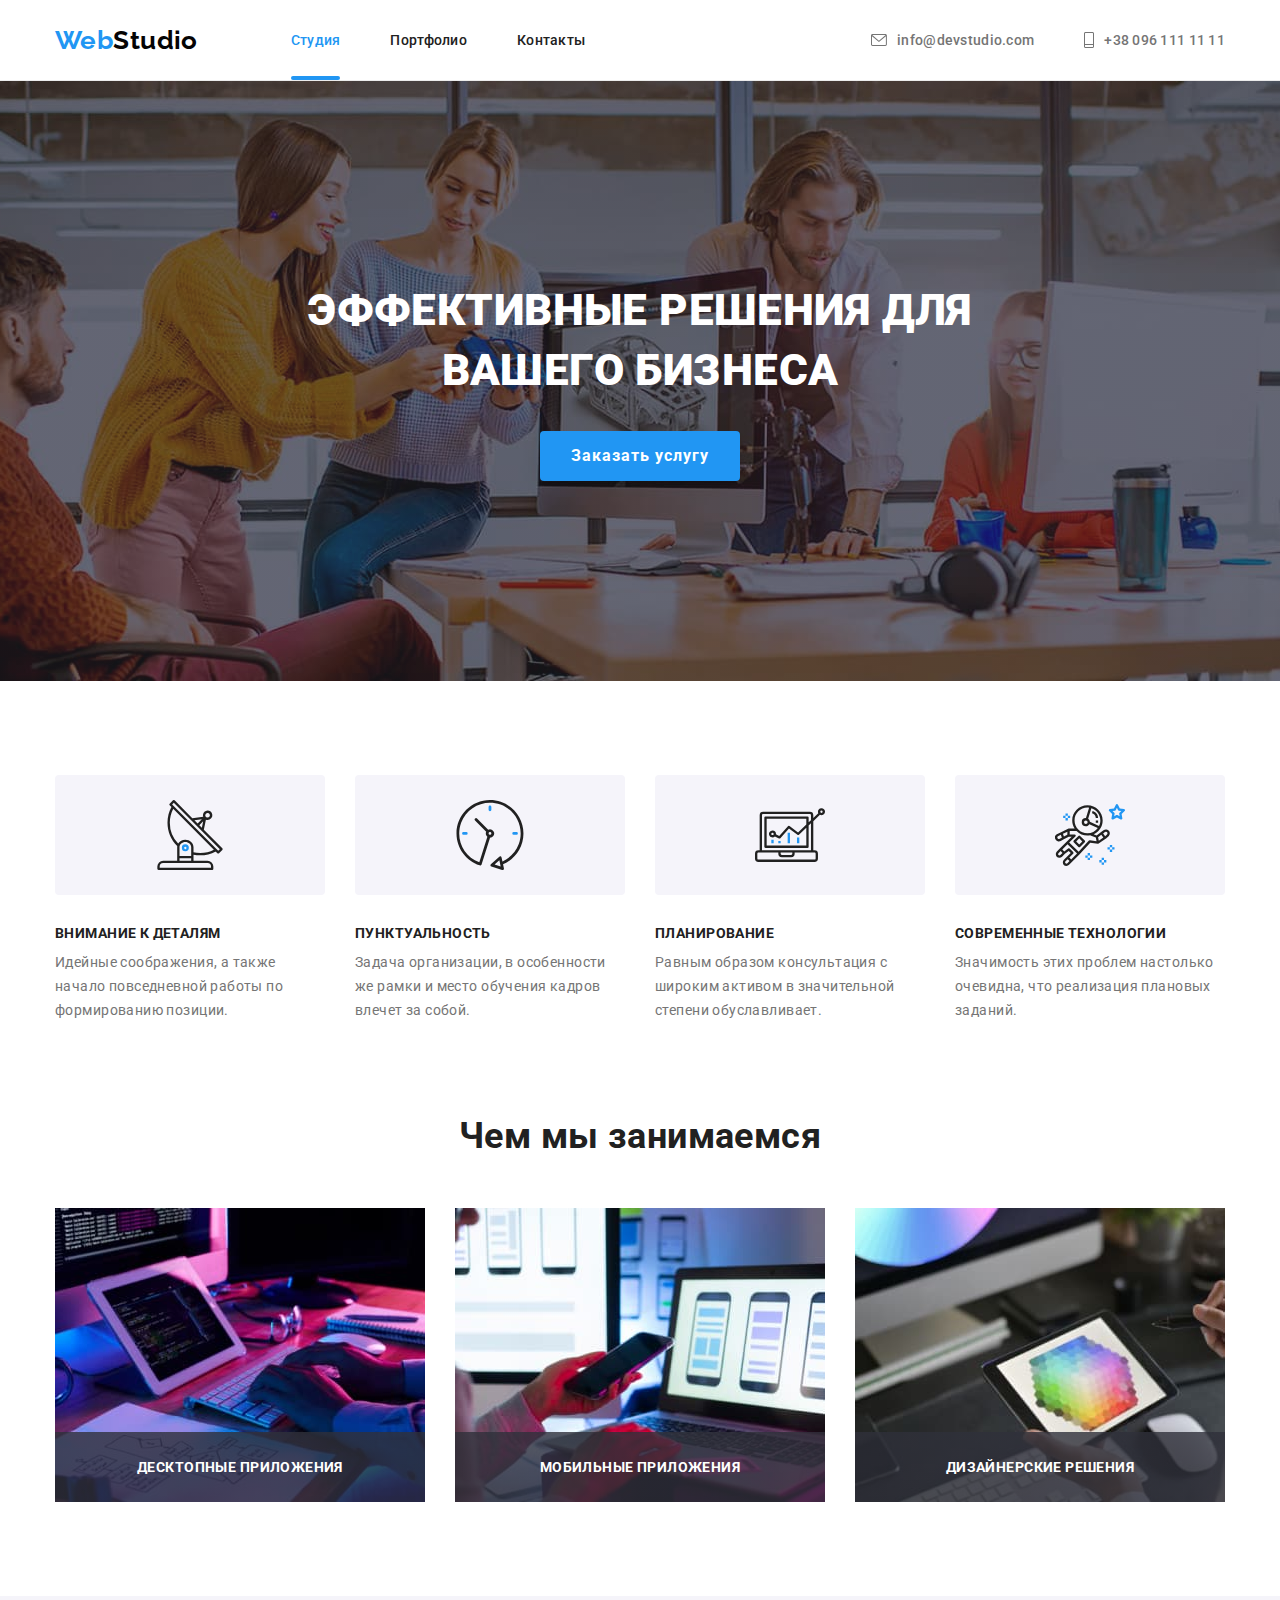
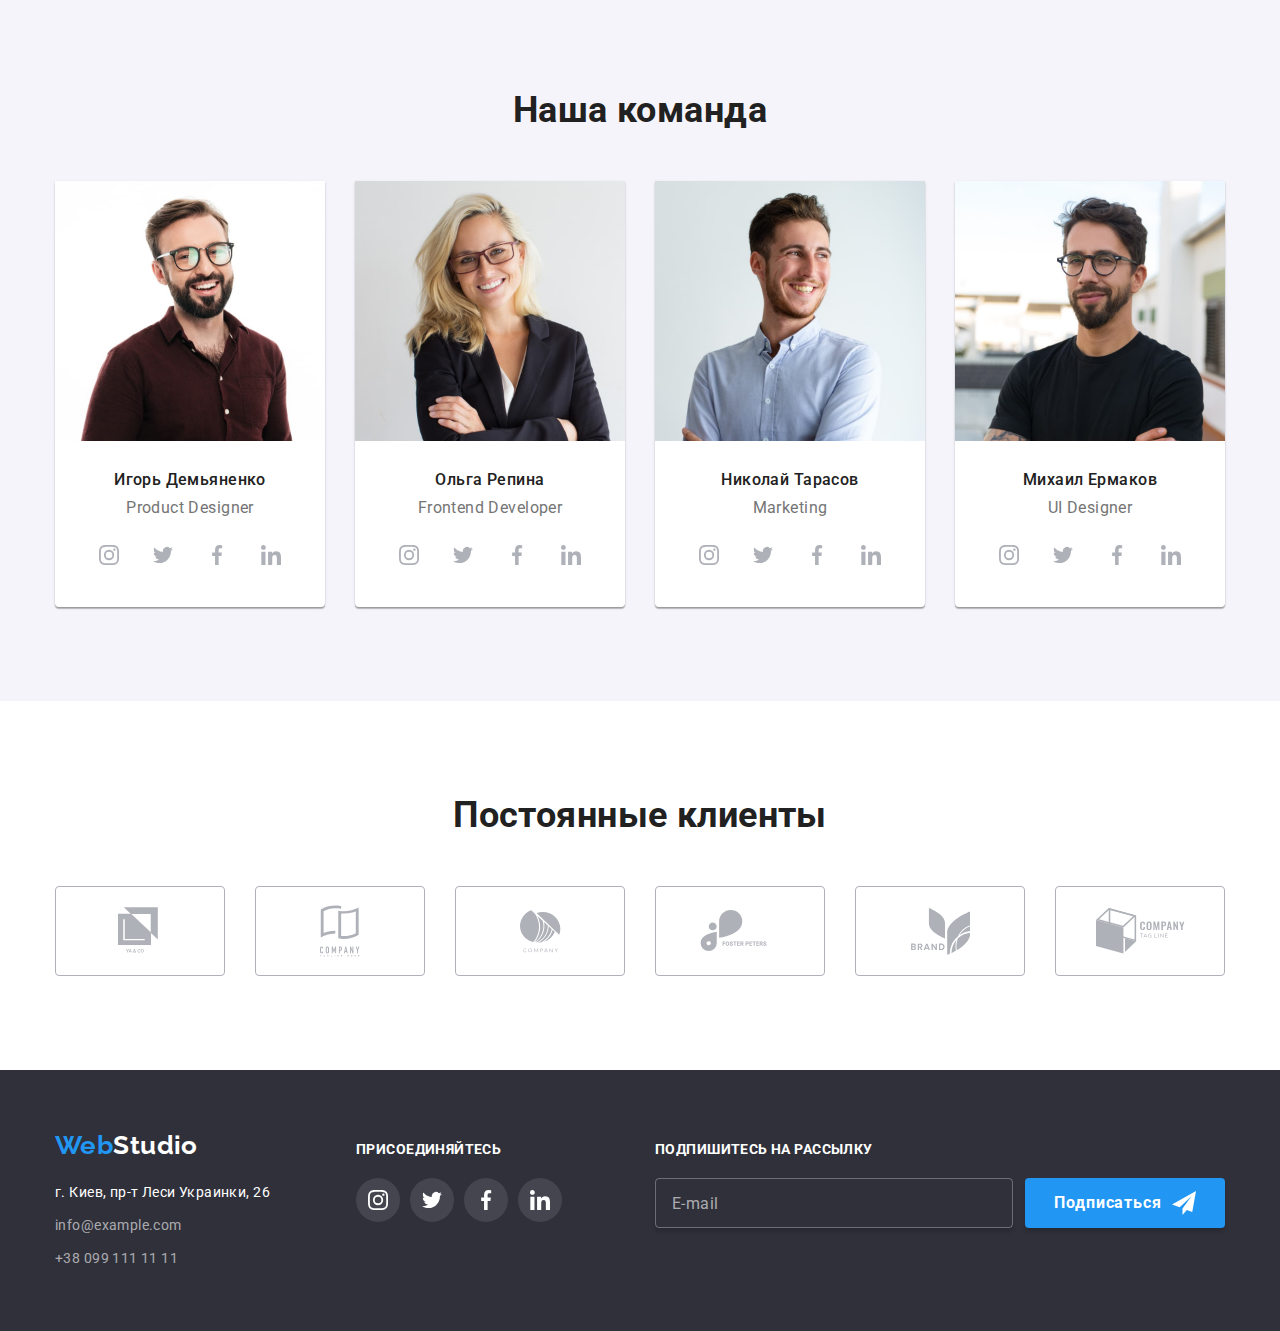
==== commit 6470bef1: "Добавляет компоненты" ====
--- a/index.html
+++ b/index.html
@@ -49,17 +49,17 @@
     <main>
         <!-- Герой -->
         <section class="hero">
-            <div class="container-hero">
+            <div class="container">
                 <div class="hero-object">
                     <h1 class="hero-title">Эффективные решения для вашего бизнеса</h1>
-                    <button type="button" data-modal-open class="button-hero">Заказать услугу</button>
+                    <button type="button" data-modal-open class="main-button">Заказать услугу</button>
                 </div>
             </div>
         </section>
         <!-- Особенности -->
-        <section class="section-features">
+        <section class="section">
             <div class="container-features">
-                <h2 class="title-features-main visually-hidden">Особенности</h2>
+                <h2 class="title-main visually-hidden">Особенности</h2>
                 <ul class="features-list list">
                     <li class="features-item">
                         <div class="features-bcg-icon">
@@ -106,9 +106,9 @@
             </div>
         </section>
         <!-- Чем мы занимаемся -->
-        <section class="section-we-doing">
-            <div class="container-we-doing">
-                <h2 class="title-we-doing">Чем мы занимаемся</h2>
+        <section class="section-paddingTop-0">
+            <div class="container">
+                <h2 class="title-main">Чем мы занимаемся</h2>
                 <ul class="we-doing-list list">
                     <li class="we-doing-item">
                         <img src="./images/what-are-we-doing/box-1.jpg" alt="Разработчик верстает сайт" width="370"
@@ -135,9 +135,9 @@
             </div>
         </section>
         <!-- Наша команда -->
-        <section class="section-team">
-            <div class="container-team">
-                <h2 class="title-team">Наша команда</h2>
+        <section class="section-background">
+            <div class="container">
+                <h2 class="title-main">Наша команда</h2>
                 <ul class="team-list list">
                     <li class="team-item">
                         <img src="./images/our-team/team-card-1.jpg" alt="Фото Игоря Демьяненко" width="270"
@@ -145,7 +145,7 @@
                         <div class="team-card">
                             <h3 class="team-name">Игорь Демьяненко</h3>
                             <p class="team-position" lang="en">Product designer</p>
-                            <ul class="social-list-team list">
+                            <ul class="social-list list">
                                 <li class="social-item">
                                     <a href="#" class="social-link-team">
                                         <svg width="20" height="20">
@@ -183,7 +183,7 @@
                         <div class="team-card">
                             <h3 class="team-name">Ольга Репина</h3>
                             <p class="team-position" lang="en">Frontend developer</p>
-                            <ul class="social-list-team list">
+                            <ul class="social-list list">
                                 <li class="social-item">
                                     <a href="#" class="social-link-team">
                                         <svg width="20" height="20">
@@ -221,7 +221,7 @@
                         <div class="team-card">
                             <h3 class="team-name">Николай Тарасов</h3>
                             <p class="team-position" lang="en">Marketing</p>
-                            <ul class="social-list-team list">
+                            <ul class="social-list list">
                                 <li class="social-item">
                                     <a href="#" class="social-link-team">
                                         <svg width="20" height="20">
@@ -259,7 +259,7 @@
                         <div class="team-card">
                             <h3 class="team-name">Михаил Ермаков</h3>
                             <p class="team-position" lang="en">UI designer</p>
-                            <ul class="social-list-team list">
+                            <ul class="social-list list">
                                 <li class="social-item">
                                     <a href="#" class="social-link-team">
                                         <svg width="20" height="20">
@@ -295,9 +295,9 @@
             </div>
         </section>
         <!-- Наши клиенты -->
-        <section class="section-clients">
-            <div class="container-clients">
-                <h2 class="title-clients">Постоянные клиенты</h2>
+        <section class="section">
+            <div class="container">
+                <h2 class="title-main">Постоянные клиенты</h2>
                 <ul class="clients-list list">
                     <li class="clients-item">
                         <a href="#" class="clients-link">
@@ -363,7 +363,7 @@
             </div>
             <div class="footer-part-social">
                 <p class="footer-plea">Присоединяйтесь</p>
-                <ul class="social-list-footer list">
+                <ul class="social-list list">
                     <li class="social-item">
                         <a href="#" class="social-link-footer">
                             <svg class="social-icon" width="20" height="20">
@@ -401,7 +401,7 @@
                         <input type="email" name="email-for-follow" placeholder="E-mail" class="follow-input">
                     </label>
                 </div>
-                <button type="submit" class="button-follow">Подписаться
+                <button type="submit" class="main-button main-button-no-hover">Подписаться
                     <svg class="icon-follow" width="24" height="24">
                         <use href="./images/symbol-defs.svg#icon-send"></use>
                     </svg>
@@ -455,7 +455,7 @@
                         Соглашаюсь с рассылкой и принимаю <a href="#" class="conditions">Условия договора</a>
                     </label>                    
                 </div>
-                <button type="submit" class="button-modal">Отправить</button>
+                <button type="submit" class="main-button">Отправить</button>
             </form>            
             <button data-modal-close class="button-close">
                 <svg width="11" height="11">
--- a/css/main.min.css
+++ b/css/main.min.css
@@ -1,2 +1,2 @@
-.logo-nav,.footer-logo{color:#2196f3;font-family:Raleway;font-weight:700;font-size:26px;line-height:1.192}.title-features-main,.title-we-doing,.title-team,.title-clients,.title-work-main{margin:0 0 50px 0;padding:0;font-weight:700;font-size:36px;color:#212121}body{font-family:Roboto,sans-serif;font-weight:400;font-size:14px;line-height:1.143;letter-spacing:0.03em;background-color:#fff;color:#757575}a,button{cursor:pointer}img{display:block;max-width:100%;height:auto}.visually-hidden{position:absolute;clip:rect(0 0 0 0);width:1px;height:1px;margin:-1px}.list{list-style:none;margin:0;padding:0}.link{text-decoration:none}.header{border-bottom:1px solid #ececec}.section-features{padding-top:94px;padding-bottom:94px}.section-we-doing{padding-top:0;padding-bottom:94px}.section-team{padding-top:94px;padding-bottom:94px;background-color:#f5f4fa}.section-clients{padding-top:94px;padding-bottom:94px}.section-work{padding-top:94px;padding-bottom:94px}.container-header{width:1200px;padding-left:15px;padding-right:15px;margin-right:auto;margin-left:auto;text-align:left;display:-webkit-box;display:-ms-flexbox;display:flex;-webkit-box-pack:justify;-ms-flex-pack:justify;justify-content:space-between}.container-hero{width:1200px;padding-left:15px;padding-right:15px;margin-right:auto;margin-left:auto;text-align:center}.container-features{width:1200px;padding-left:15px;padding-right:15px;margin-right:auto;margin-left:auto;text-align:left}.container-we-doing{width:1200px;padding-left:15px;padding-right:15px;margin-right:auto;margin-left:auto;text-align:center}.container-team{width:1200px;padding-left:15px;padding-right:15px;margin-right:auto;margin-left:auto;text-align:center}.container-clients{width:1200px;padding-left:15px;padding-right:15px;margin-right:auto;margin-left:auto;text-align:center}.container-footer{width:1200px;padding-left:15px;padding-right:15px;margin-right:auto;margin-left:auto;text-align:left;display:-webkit-box;display:-ms-flexbox;display:flex;-webkit-box-align:baseline;-ms-flex-align:baseline;align-items:baseline}.container-work{width:1200px;padding-left:15px;padding-right:15px;margin-right:auto;margin-left:auto;text-align:center}.nav{font-weight:500;display:-webkit-box;display:-ms-flexbox;display:flex;-webkit-box-align:center;-ms-flex-align:center;align-items:center}.nav-list{display:-webkit-box;display:-ms-flexbox;display:flex;-webkit-box-align:center;-ms-flex-align:center;align-items:center;letter-spacing:0.02em}.nav-item:not(:last-child){margin-right:50px}.nav-link{display:block;padding:32px 0px;color:#212121;-webkit-transition:color 250ms cubic-bezier(0.4, 0, 0.2, 1);transition:color 250ms cubic-bezier(0.4, 0, 0.2, 1)}.nav-link:hover,.nav-link:focus{color:#2196f3}.nav-link-current{position:relative;display:block;padding:32px 0px;color:#2196f3}.nav-link-current::after{content:'';position:absolute;bottom:0;left:0;display:block;width:100%;height:4px;border-radius:2px;background-color:#2196f3}.logo-nav{margin-right:93px;padding:24px 0}.logo-right-part-dark{color:#000}.footer-logo{display:inline-block;margin-bottom:20px}.logo-right-part-light{color:#fff}.contacts-list{display:-webkit-box;display:-ms-flexbox;display:flex;-webkit-box-align:center;-ms-flex-align:center;align-items:center}.contacts-item:not(:last-child){margin-right:50px}.contacts-link{display:-webkit-box;display:-ms-flexbox;display:flex;-webkit-box-align:center;-ms-flex-align:center;align-items:center;padding-top:32px;padding-bottom:32px;letter-spacing:0.02em;fill:currentColor;color:inherit;font-weight:500;-webkit-transition:color 250ms cubic-bezier(0.4, 0, 0.2, 1);transition:color 250ms cubic-bezier(0.4, 0, 0.2, 1)}.contacts-link:hover,.contacts-link:focus{color:#2196f3}.contacts-icon{margin-right:10px}.hero{margin-left:auto;margin-right:auto;height:600px;max-width:1600px;background-image:-webkit-gradient(linear, left top, right top, from(rgba(47,48,58,0.4)), to(rgba(47,48,58,0.4))),url(../images/hero/main-hero.jpg);background-image:linear-gradient(to right, rgba(47,48,58,0.4), rgba(47,48,58,0.4)),url(../images/hero/main-hero.jpg);background-repeat:no-repeat;background-position:center;background-size:cover;padding-top:200px;padding-bottom:200px;background-color:#2f303a}.hero-object{margin-left:auto;margin-right:auto;width:696px}.hero-title{margin-top:0;margin-bottom:30px;padding:0;font-weight:900;font-size:44px;line-height:1.36;text-transform:uppercase;color:#fff}.button-hero{display:-webkit-inline-box;display:-ms-inline-flexbox;display:inline-flex;-webkit-box-align:center;-ms-flex-align:center;align-items:center;-webkit-box-pack:center;-ms-flex-pack:center;justify-content:center;width:200px;height:50px;font-family:inherit;font-size:16px;border:none;border-radius:4px;font-weight:700;line-height:1.88;letter-spacing:0.06em;color:#fff;fill:currentColor;background-color:#2196f3;-webkit-box-shadow:0px 4px 4px rgba(0,0,0,0.15);box-shadow:0px 4px 4px rgba(0,0,0,0.15);-webkit-transition:background-color 250ms cubic-bezier(0.4, 0, 0.2, 1);transition:background-color 250ms cubic-bezier(0.4, 0, 0.2, 1)}.button-hero:hover,.button-hero:focus{background-color:#188ce8}.button-follow{display:-webkit-inline-box;display:-ms-inline-flexbox;display:inline-flex;-webkit-box-align:center;-ms-flex-align:center;align-items:center;-webkit-box-pack:center;-ms-flex-pack:center;justify-content:center;width:200px;height:50px;font-family:inherit;font-size:16px;border:none;border-radius:4px;font-weight:700;line-height:1.88;letter-spacing:0.06em;color:#fff;fill:currentColor;background-color:#2196f3;-webkit-box-shadow:0px 4px 4px rgba(0,0,0,0.15);box-shadow:0px 4px 4px rgba(0,0,0,0.15);-webkit-transition:background-color 250ms cubic-bezier(0.4, 0, 0.2, 1);transition:background-color 250ms cubic-bezier(0.4, 0, 0.2, 1)}.button-follow:hover,.button-follow:focus{background-color:#188ce8}.button-modal{display:-webkit-inline-box;display:-ms-inline-flexbox;display:inline-flex;-webkit-box-align:center;-ms-flex-align:center;align-items:center;-webkit-box-pack:center;-ms-flex-pack:center;justify-content:center;width:200px;height:50px;font-family:inherit;font-size:16px;border:none;border-radius:4px;font-weight:700;line-height:1.88;letter-spacing:0.06em;color:#fff;fill:currentColor;background-color:#2196f3;-webkit-box-shadow:0px 4px 4px rgba(0,0,0,0.15);box-shadow:0px 4px 4px rgba(0,0,0,0.15);-webkit-transition:background-color 250ms cubic-bezier(0.4, 0, 0.2, 1);transition:background-color 250ms cubic-bezier(0.4, 0, 0.2, 1)}.button-modal:hover,.button-modal:focus{background-color:#188ce8}.features-list{display:-webkit-box;display:-ms-flexbox;display:flex}.features-item{width:calc((100% - (3 * 30px)) / 4)}.features-item:not(:last-child){margin-right:30px}.features-title{padding:0;margin:0 0 10px 0;font-size:inherit;text-transform:uppercase;color:#212121;font-weight:700}.features-bcg-icon{display:-webkit-box;display:-ms-flexbox;display:flex;-webkit-box-align:center;-ms-flex-align:center;align-items:center;-webkit-box-pack:center;-ms-flex-pack:center;justify-content:center;width:100%;height:120px;background-color:#f5f4fa;border-radius:4px;margin-bottom:30px}.features-text{margin-top:0;margin-bottom:0;line-height:1.7}.we-doing-list{display:-webkit-box;display:-ms-flexbox;display:flex}.we-doing-item{position:relative;width:calc((100% - 2 * 30px) / 3)}.we-doing-item:not(:last-child){margin-right:30px}.we-doing-thumb{position:absolute;bottom:0;left:0;display:-webkit-box;display:-ms-flexbox;display:flex;-webkit-box-align:center;-ms-flex-align:center;align-items:center;-webkit-box-pack:center;-ms-flex-pack:center;justify-content:center;width:100%;height:70px;background-image:-webkit-gradient(linear, left top, right top, from(rgba(47,48,58,0.8)), to(rgba(47,48,58,0.8)));background-image:linear-gradient(to right, rgba(47,48,58,0.8), rgba(47,48,58,0.8))}.we-doing-text{margin-top:0;margin-bottom:0;font-size:inherit;font-weight:700;text-transform:uppercase;color:#fff}.team-list{display:-webkit-box;display:-ms-flexbox;display:flex}.team-item{-webkit-box-shadow:0px 1px 3px rgba(0,0,0,0.12),0px 1px 1px rgba(0,0,0,0.14),0px 2px 1px rgba(0,0,0,0.2);box-shadow:0px 1px 3px rgba(0,0,0,0.12),0px 1px 1px rgba(0,0,0,0.14),0px 2px 1px rgba(0,0,0,0.2);border-radius:0px 0px 4px 4px;width:calc((100% - 3 * 30px) / 4);background-color:#fff}.team-item:not(:last-child){margin-right:30px}.team-card{width:100%;padding:30px 32px}.team-name,.team-position{font-size:16px}.team-name{margin-top:0;margin-bottom:10px;font-weight:500;color:#212121}.team-position{margin-top:0;margin-bottom:16px;text-transform:capitalize}.social-list-team{display:-webkit-box;display:-ms-flexbox;display:flex;color:#afb1b8}.social-list-footer{display:-webkit-box;display:-ms-flexbox;display:flex;color:#fff}.social-item{width:44px;height:44px}.social-item:not(:last-child){margin-right:10px}.social-link-team{display:-webkit-box;display:-ms-flexbox;display:flex;-webkit-box-align:center;-ms-flex-align:center;align-items:center;-webkit-box-pack:center;-ms-flex-pack:center;justify-content:center;border-radius:50%;width:100%;height:100%;color:inherit;fill:currentColor;background-color:#fff;-webkit-transition:color 250ms cubic-bezier(0.4, 0, 0.2, 1),background-color 250ms cubic-bezier(0.4, 0, 0.2, 1);transition:color 250ms cubic-bezier(0.4, 0, 0.2, 1),background-color 250ms cubic-bezier(0.4, 0, 0.2, 1)}.social-link-team:hover,.social-link-team:focus{background-color:#2196f3;color:#fff}.social-link-footer{display:-webkit-box;display:-ms-flexbox;display:flex;-webkit-box-align:center;-ms-flex-align:center;align-items:center;-webkit-box-pack:center;-ms-flex-pack:center;justify-content:center;border-radius:50%;width:100%;height:100%;color:inherit;fill:currentColor;background-color:rgba(255,255,255,0.1);-webkit-transition:color 250ms cubic-bezier(0.4, 0, 0.2, 1),background-color 250ms cubic-bezier(0.4, 0, 0.2, 1);transition:color 250ms cubic-bezier(0.4, 0, 0.2, 1),background-color 250ms cubic-bezier(0.4, 0, 0.2, 1)}.social-link-footer:hover,.social-link-footer:focus{background-color:#2196f3}.clients-list{display:-webkit-box;display:-ms-flexbox;display:flex;color:#afb1b8}.clients-item{display:-webkit-box;display:-ms-flexbox;display:flex;-webkit-box-pack:center;-ms-flex-pack:center;justify-content:center;-webkit-box-align:center;-ms-flex-align:center;align-items:center;width:170px;height:90px}.clients-item:not(:last-child){margin-right:30px}.clients-link{display:-webkit-box;display:-ms-flexbox;display:flex;-webkit-box-align:center;-ms-flex-align:center;align-items:center;-webkit-box-pack:center;-ms-flex-pack:center;justify-content:center;color:inherit;fill:currentColor;width:100%;height:100%;border:1px solid #afb1b8;border-radius:4px;-webkit-transition:color 250ms cubic-bezier(0.4, 0, 0.2, 1),border-color 250ms cubic-bezier(0.4, 0, 0.2, 1);transition:color 250ms cubic-bezier(0.4, 0, 0.2, 1),border-color 250ms cubic-bezier(0.4, 0, 0.2, 1)}.clients-link:hover,.clients-link:focus{color:#2196f3;border-color:#2196f3}.footer{padding-top:60px;padding-bottom:60px;background-color:#2f303a}.part-address{width:231px;margin-right:70px}.footer-address,.footer-email{line-height:1.7}.footer-address{display:block}.footer-email{display:inline-block;-webkit-transition:color 250ms cubic-bezier(0.4, 0, 0.2, 1);transition:color 250ms cubic-bezier(0.4, 0, 0.2, 1);color:rgba(255,255,255,0.6)}.footer-email:hover,.footer-email:focus{color:#2196f3}.footer-address{color:#fff;margin-bottom:9px;font-style:normal}.element-list{margin-bottom:9px}.footer-part-social{width:206px;margin-right:93px}.footer-plea{margin-top:0;margin-bottom:20px;font-weight:700;font-size:14px;line-height:1.14;letter-spacing:0.03em;text-transform:uppercase;color:#fff}.footer-part-follow{display:-webkit-box;display:-ms-flexbox;display:flex;-webkit-box-align:end;-ms-flex-align:end;align-items:flex-end;width:570px}.footer-follow{width:358px;margin-right:12px}.follow-input,.follow-input::-webkit-input-placeholder{font-size:16px;line-height:1.25;letter-spacing:0.03em;color:rgba(255,255,255,0.6)}.follow-input,.follow-input:-ms-input-placeholder{font-size:16px;line-height:1.25;letter-spacing:0.03em;color:rgba(255,255,255,0.6)}.follow-input,.follow-input::-ms-input-placeholder{font-size:16px;line-height:1.25;letter-spacing:0.03em;color:rgba(255,255,255,0.6)}.follow-input,.follow-input::placeholder{font-size:16px;line-height:1.25;letter-spacing:0.03em;color:rgba(255,255,255,0.6)}.follow-input{width:358px;height:50px;padding:15px 16px;border:1px solid rgba(255,255,255,0.3);-webkit-box-shadow:0px 4px 4px rgba(0,0,0,0.15);box-shadow:0px 4px 4px rgba(0,0,0,0.15);border-radius:4px;background-color:transparent}.icon-follow{margin-left:10px}.backdrop{position:fixed;top:0;left:0;width:100%;height:100%;background-color:rgba(0,0,0,0.2);opacity:1;-webkit-transition:opacity 250ms cubic-bezier(0.4, 0, 0.2, 1),visibility 250ms cubic-bezier(0.4, 0, 0.2, 1);transition:opacity 250ms cubic-bezier(0.4, 0, 0.2, 1),visibility 250ms cubic-bezier(0.4, 0, 0.2, 1)}.backdrop.is-hidden{visibility:hidden;opacity:0;pointer-events:none}.modal-hero{position:absolute;top:50%;left:50%;min-width:528px;min-height:581px;padding:40px;margin-bottom:12px;-webkit-box-shadow:0px 1px 3px rgba(0,0,0,0.12),0px 1px 1px rgba(0,0,0,0.14),0px 2px 1px rgba(0,0,0,0.2);box-shadow:0px 1px 3px rgba(0,0,0,0.12),0px 1px 1px rgba(0,0,0,0.14),0px 2px 1px rgba(0,0,0,0.2);border-radius:4px;background-color:#fff;-webkit-transform:translate(-50%, -50%) scale(1);transform:translate(-50%, -50%) scale(1);-webkit-transition:-webkit-transform 250ms cubic-bezier(0.4, 0, 0.2, 1);transition:-webkit-transform 250ms cubic-bezier(0.4, 0, 0.2, 1);transition:transform 250ms cubic-bezier(0.4, 0, 0.2, 1);transition:transform 250ms cubic-bezier(0.4, 0, 0.2, 1), -webkit-transform 250ms cubic-bezier(0.4, 0, 0.2, 1)}.backdrop.is-hidden .modal-hero{-webkit-transform:translate(-50%, -50%) scale(0);transform:translate(-50%, -50%) scale(0)}.modal-text{margin-top:0;margin-bottom:12px;font-weight:700;font-size:20px;line-height:1.15;color:#212121}.modal-form{width:448px;text-align:center}.form-field{position:relative;display:-webkit-box;display:-ms-flexbox;display:flex;-webkit-box-orient:vertical;-webkit-box-direction:normal;-ms-flex-direction:column;flex-direction:column;margin-bottom:10px;width:100%;height:58px;text-align:left}.form-label{height:58px;width:100%;font-size:12px;line-height:1.17;letter-spacing:0.01em}.form-thumb{position:absolute;display:-webkit-box;display:-ms-flexbox;display:flex;-webkit-box-align:center;-ms-flex-align:center;align-items:center;bottom:0;left:0;pointer-events:none;width:100%;height:40px;padding-left:12px;fill:currentColor;color:#212121;-webkit-transition:color 250ms cubic-bezier(0.4, 0, 0.2, 1);transition:color 250ms cubic-bezier(0.4, 0, 0.2, 1)}.form-label:focus-within+.form-thumb{color:#2196f3}.form-input{margin-top:4px;width:100%;height:40px;padding:11px 12px 11px 42px;border:1px solid rgba(33,33,33,0.2);border-radius:4px;-webkit-transition:border 250ms cubic-bezier(0.4, 0, 0.2, 1);transition:border 250ms cubic-bezier(0.4, 0, 0.2, 1)}.form-label:focus-within .form-input{outline:none;border:1px solid #2196f3}.form-textarea{width:100%;padding:12px 16px;margin-top:4px;resize:none;border:1px solid rgba(33,33,33,0.2);border-radius:4px}.form-field-textarea:focus-within .form-textarea{outline:none;border:1px solid #2196f3}.form-textarea::-webkit-input-placeholder{font-weight:400;font-size:12px;line-height:1.17;letter-spacing:0.01em;color:rgba(117,117,117,0.5)}.form-textarea:-ms-input-placeholder{font-weight:400;font-size:12px;line-height:1.17;letter-spacing:0.01em;color:rgba(117,117,117,0.5)}.form-textarea::-ms-input-placeholder{font-weight:400;font-size:12px;line-height:1.17;letter-spacing:0.01em;color:rgba(117,117,117,0.5)}.form-textarea::placeholder{font-weight:400;font-size:12px;line-height:1.17;letter-spacing:0.01em;color:rgba(117,117,117,0.5)}.form-field-textarea{text-align:left;width:100%;margin-bottom:20px}.button-close{position:absolute;right:8px;top:8px;width:30px;height:30px;padding:0;fill:currentColor;color:#000;background-color:inherit;border:1px solid rgba(0,0,0,0.1);border-radius:50%;-webkit-transition:color 250ms cubic-bezier(0.4, 0, 0.2, 1);transition:color 250ms cubic-bezier(0.4, 0, 0.2, 1)}.button-close:hover,.button-close:focus{color:#2196f3}.checkbox-label,.conditions{line-height:1.71}.checkbox-label{position:relative;display:inline-block;max-width:100%;text-align:left;margin-left:36px}.checkbox-label::before{position:absolute;-webkit-transform:translate(-50%, -50%);transform:translate(-50%, -50%);top:50%;left:-13px;content:'';display:inline-block;width:16px;height:15px;border-radius:2px;background-image:url(../images/svg/check-off.svg);-webkit-transition:background-image 250ms cubic-bezier(0.4, 0, 0.2, 1),background-color 250ms cubic-bezier(0.4, 0, 0.2, 1);transition:background-image 250ms cubic-bezier(0.4, 0, 0.2, 1),background-color 250ms cubic-bezier(0.4, 0, 0.2, 1)}.checkbox-consent:checked+.checkbox-label::before{background-image:url(../images/svg/check-on.svg);background-color:#2196f3}.checkbox-consent:focus+.checkbox-label::before,.checkbox-consent:focus:checked+.checkbox-label::before{-webkit-box-shadow:0 0 0 1px #101010;box-shadow:0 0 0 1px #101010}.checkbox-consent:hover+.checkbox-label::before{cursor:pointer}.conditions{display:inline-block;text-decoration:underline;color:#2196f3}.checkbox-field{position:relative;width:100%;margin-bottom:30px}.checkbox-consent{position:absolute;-webkit-appearance:none;-moz-appearance:none;appearance:none}.work-filter{display:-webkit-box;display:-ms-flexbox;display:flex;-webkit-box-pack:center;-ms-flex-pack:center;justify-content:center;margin-bottom:50px}.work-filter-item:not(:last-child){margin-right:8px}.list-buttons{padding:6px 22px;font-family:inherit;font-size:16px;border:none;border-radius:4px;font-weight:500;line-height:1.6;letter-spacing:inherit;color:#212121;background-color:#f5f4fa;-webkit-transition:color 250ms cubic-bezier(0.4, 0, 0.2, 1),background-color 250ms cubic-bezier(0.4, 0, 0.2, 1),-webkit-box-shadow 250ms cubic-bezier(0.4, 0, 0.2, 1);transition:color 250ms cubic-bezier(0.4, 0, 0.2, 1),background-color 250ms cubic-bezier(0.4, 0, 0.2, 1),-webkit-box-shadow 250ms cubic-bezier(0.4, 0, 0.2, 1);transition:color 250ms cubic-bezier(0.4, 0, 0.2, 1),box-shadow 250ms cubic-bezier(0.4, 0, 0.2, 1),background-color 250ms cubic-bezier(0.4, 0, 0.2, 1);transition:color 250ms cubic-bezier(0.4, 0, 0.2, 1),box-shadow 250ms cubic-bezier(0.4, 0, 0.2, 1),background-color 250ms cubic-bezier(0.4, 0, 0.2, 1),-webkit-box-shadow 250ms cubic-bezier(0.4, 0, 0.2, 1)}.list-buttons:focus,.list-buttons:hover{-webkit-box-shadow:0px 3px 1px rgba(0,0,0,0.1),0px 1px 2px rgba(0,0,0,0.08),0px 2px 2px rgba(0,0,0,0.12);box-shadow:0px 3px 1px rgba(0,0,0,0.1),0px 1px 2px rgba(0,0,0,0.08),0px 2px 2px rgba(0,0,0,0.12);color:#fff;background-color:#2196f3}.work-list{display:-webkit-box;display:-ms-flexbox;display:flex;-ms-flex-wrap:wrap;flex-wrap:wrap}.work-element{margin-right:30px;margin-bottom:30px;width:calc((100% - (2 * 30px)) / 3);background-color:#fff;outline:1px solid #eee}.work-element:nth-child(3n){margin-right:0}.work-element:nth-last-child(-n+3){margin-bottom:0}.work-link{display:block}.work-link:hover,.work-link:focus{-webkit-box-shadow:0px 1px 1px rgba(0,0,0,0.12),0px 4px 4px rgba(0,0,0,0.06),1px 4px 6px rgba(0,0,0,0.16);box-shadow:0px 1px 1px rgba(0,0,0,0.12),0px 4px 4px rgba(0,0,0,0.06),1px 4px 6px rgba(0,0,0,0.16);display:block;-webkit-transition:-webkit-box-shadow 250ms cubic-bezier(0.4, 0, 0.2, 1);transition:-webkit-box-shadow 250ms cubic-bezier(0.4, 0, 0.2, 1);transition:box-shadow 250ms cubic-bezier(0.4, 0, 0.2, 1);transition:box-shadow 250ms cubic-bezier(0.4, 0, 0.2, 1), -webkit-box-shadow 250ms cubic-bezier(0.4, 0, 0.2, 1)}.work-element-thumb{position:relative;overflow:hidden}.work-element-description{font-size:18px;line-height:1.556;text-align:left;margin-top:0;margin-bottom:0;color:#fff}.work-element-overlay{position:absolute;top:0;left:0;width:100%;height:100%;z-index:-1;display:-webkit-box;display:-ms-flexbox;display:flex;-webkit-box-align:center;-ms-flex-align:center;align-items:center;-webkit-box-pack:center;-ms-flex-pack:center;justify-content:center;padding:24px;-webkit-transform:translateY(100%);transform:translateY(100%);-webkit-transition:z-index 250ms cubic-bezier(0.4, 0, 0.2, 1),-webkit-transform 250ms cubic-bezier(0.4, 0, 0.2, 1);transition:z-index 250ms cubic-bezier(0.4, 0, 0.2, 1),-webkit-transform 250ms cubic-bezier(0.4, 0, 0.2, 1);transition:transform 250ms cubic-bezier(0.4, 0, 0.2, 1),z-index 250ms cubic-bezier(0.4, 0, 0.2, 1);transition:transform 250ms cubic-bezier(0.4, 0, 0.2, 1),z-index 250ms cubic-bezier(0.4, 0, 0.2, 1),-webkit-transform 250ms cubic-bezier(0.4, 0, 0.2, 1);background-color:rgba(33,150,243,0.9)}.work-link:hover .work-element-overlay,.work-link:focus .work-element-overlay{-webkit-transform:translateY(0);transform:translateY(0);z-index:0}.work-title{margin:0 0 4px 0;font-weight:700;font-size:18px;line-height:2;letter-spacing:0.06em;color:#212121}.work-text{margin-top:0;margin-bottom:0;font-size:16px;line-height:1.9;color:#757575}.work-name{text-align:left;padding:20px 24px}
+.container,.container-header,.container-features,.container-footer{width:1200px;padding-left:15px;padding-right:15px;margin-right:auto;margin-left:auto;text-align:center}.logo-nav,.footer-logo{color:#2196f3;font-family:Raleway;font-weight:700;font-size:26px;line-height:1.192}.title-main{margin:0 0 50px 0;padding:0;font-weight:700;font-size:36px;color:#212121}.main-button,.main-button-no-hover{display:-webkit-inline-box;display:-ms-inline-flexbox;display:inline-flex;-webkit-box-align:center;-ms-flex-align:center;align-items:center;-webkit-box-pack:center;-ms-flex-pack:center;justify-content:center;width:200px;height:50px;font-family:inherit;font-size:16px;border:none;border-radius:4px;font-weight:700;line-height:1.88;letter-spacing:0.06em;fill:currentColor;-webkit-box-shadow:0px 4px 4px rgba(0,0,0,0.15);box-shadow:0px 4px 4px rgba(0,0,0,0.15);-webkit-transition:background-color 250ms cubic-bezier(0.4, 0, 0.2, 1);transition:background-color 250ms cubic-bezier(0.4, 0, 0.2, 1)}.main-button,.main-button-no-hover,.work-filter-button:focus,.work-filter-button:hover{color:#fff;background-color:#2196f3}.social-link-team,.social-link-footer{display:-webkit-box;display:-ms-flexbox;display:flex;-webkit-box-pack:center;-ms-flex-pack:center;justify-content:center;-webkit-box-align:center;-ms-flex-align:center;align-items:center;border-radius:50%;width:100%;height:100%;fill:currentColor;-webkit-transition:color 250ms cubic-bezier(0.4, 0, 0.2, 1),background-color 250ms cubic-bezier(0.4, 0, 0.2, 1);transition:color 250ms cubic-bezier(0.4, 0, 0.2, 1),background-color 250ms cubic-bezier(0.4, 0, 0.2, 1)}body{font-family:Roboto,sans-serif;font-weight:400;font-size:14px;line-height:1.143;letter-spacing:0.03em;background-color:#fff;color:#757575}a,button{cursor:pointer}img{display:block;max-width:100%;height:auto}.visually-hidden{position:absolute;clip:rect(0 0 0 0);width:1px;height:1px;margin:-1px}.list{list-style:none;margin:0;padding:0}.link{text-decoration:none}.list-flex{display:-webkit-box;display:-ms-flexbox;display:flex}.header{border-bottom:1px solid #ececec}.section{padding-top:94px;padding-bottom:94px}.section-paddingTop-0{padding-top:0;padding-bottom:94px}.section-background{padding-top:94px;padding-bottom:94px;background-color:#f5f4fa}.container-header{text-align:left;display:-webkit-box;display:-ms-flexbox;display:flex;-webkit-box-pack:justify;-ms-flex-pack:justify;justify-content:space-between}.container-features{text-align:left}.container-footer{text-align:left;display:-webkit-box;display:-ms-flexbox;display:flex;-webkit-box-align:baseline;-ms-flex-align:baseline;align-items:baseline}.nav{font-weight:500;display:-webkit-box;display:-ms-flexbox;display:flex;-webkit-box-pack:center;-ms-flex-pack:center;justify-content:center;-webkit-box-align:center;-ms-flex-align:center;align-items:center}.nav-list{display:-webkit-box;display:-ms-flexbox;display:flex;-webkit-box-pack:center;-ms-flex-pack:center;justify-content:center;-webkit-box-align:center;-ms-flex-align:center;align-items:center;letter-spacing:0.02em}.nav-item:not(:last-child){margin-right:50px}.nav-link{display:block;padding:32px 0px;color:#212121;-webkit-transition:color 250ms cubic-bezier(0.4, 0, 0.2, 1);transition:color 250ms cubic-bezier(0.4, 0, 0.2, 1)}.nav-link:hover,.nav-link:focus{color:#2196f3}.nav-link-current{position:relative;display:block;padding:32px 0px;color:#2196f3}.nav-link-current::after{content:'';position:absolute;bottom:0;left:0;display:block;width:100%;height:4px;border-radius:2px;background-color:#2196f3}.logo-nav{margin-right:93px;padding:24px 0}.logo-right-part-dark{color:#050404}.footer-logo{display:inline-block;margin-bottom:20px}.logo-right-part-light{color:#fff}.contacts-list{display:-webkit-box;display:-ms-flexbox;display:flex;-webkit-box-pack:center;-ms-flex-pack:center;justify-content:center;-webkit-box-align:center;-ms-flex-align:center;align-items:center}.contacts-item:not(:last-child){margin-right:50px}.contacts-link{display:-webkit-box;display:-ms-flexbox;display:flex;-webkit-box-pack:center;-ms-flex-pack:center;justify-content:center;-webkit-box-align:center;-ms-flex-align:center;align-items:center;padding-top:32px;padding-bottom:32px;letter-spacing:0.02em;fill:currentColor;color:inherit;font-weight:500;-webkit-transition:color 250ms cubic-bezier(0.4, 0, 0.2, 1);transition:color 250ms cubic-bezier(0.4, 0, 0.2, 1)}.contacts-link:hover,.contacts-link:focus{color:#2196f3}.contacts-icon{margin-right:10px}.hero{margin-left:auto;margin-right:auto;height:600px;max-width:1600px;background-image:-webkit-gradient(linear, left top, right top, from(rgba(47,48,58,0.4)), to(rgba(47,48,58,0.4))),url(../images/hero/main-hero.jpg);background-image:linear-gradient(to right, rgba(47,48,58,0.4), rgba(47,48,58,0.4)),url(../images/hero/main-hero.jpg);background-repeat:no-repeat;background-position:center;background-size:cover;padding-top:200px;padding-bottom:200px;background-color:#2f303a}.hero-object{margin-left:auto;margin-right:auto;width:696px}.hero-title{margin-top:0;margin-bottom:30px;padding:0;font-weight:900;font-size:44px;line-height:1.36;text-transform:uppercase;color:#fff}.main-button:hover,.main-button:focus{background-color:#188ce8}.main-button-no-hover:hover,.main-button-no-hover:focus{background-color:#2196f3}.features-list{display:-webkit-box;display:-ms-flexbox;display:flex}.features-item{width:calc((100% - (3 * 30px)) / 4)}.features-item:not(:last-child){margin-right:30px}.features-title{padding:0;margin:0 0 10px 0;font-size:inherit;text-transform:uppercase;color:#212121;font-weight:700}.features-bcg-icon{display:-webkit-box;display:-ms-flexbox;display:flex;-webkit-box-pack:center;-ms-flex-pack:center;justify-content:center;-webkit-box-align:center;-ms-flex-align:center;align-items:center;width:100%;height:120px;background-color:#f5f4fa;border-radius:4px;margin-bottom:30px}.features-text{margin-top:0;margin-bottom:0;line-height:1.7}.we-doing-list{display:-webkit-box;display:-ms-flexbox;display:flex}.we-doing-item{position:relative;width:calc((100% - 2 * 30px) / 3)}.we-doing-item:not(:last-child){margin-right:30px}.we-doing-thumb{position:absolute;bottom:0;left:0;display:-webkit-box;display:-ms-flexbox;display:flex;-webkit-box-pack:center;-ms-flex-pack:center;justify-content:center;-webkit-box-align:center;-ms-flex-align:center;align-items:center;width:100%;height:70px;background-image:-webkit-gradient(linear, left top, right top, from(rgba(47,48,58,0.8)), to(rgba(47,48,58,0.8)));background-image:linear-gradient(to right, rgba(47,48,58,0.8), rgba(47,48,58,0.8))}.we-doing-text{margin-top:0;margin-bottom:0;font-size:inherit;font-weight:700;text-transform:uppercase;color:#fff}.team-list{display:-webkit-box;display:-ms-flexbox;display:flex}.team-item{-webkit-box-shadow:0px 1px 3px rgba(0,0,0,0.12),0px 1px 1px rgba(0,0,0,0.14),0px 2px 1px rgba(0,0,0,0.2);box-shadow:0px 1px 3px rgba(0,0,0,0.12),0px 1px 1px rgba(0,0,0,0.14),0px 2px 1px rgba(0,0,0,0.2);border-radius:0px 0px 4px 4px;width:calc((100% - 3 * 30px) / 4);background-color:#fff}.team-item:not(:last-child){margin-right:30px}.team-card{width:100%;padding:30px 32px}.team-name,.team-position{font-size:16px}.team-name{margin-top:0;margin-bottom:10px;font-weight:500;color:#212121}.team-position{margin-top:0;margin-bottom:16px;text-transform:capitalize}.social-list{display:-webkit-box;display:-ms-flexbox;display:flex}.social-item{width:44px;height:44px}.social-item:not(:last-child){margin-right:10px}.social-link-team{color:#afb1b8;background-color:#fff}.social-link-team:hover,.social-link-team:focus{color:#fff}.social-link-team:hover,.social-link-team:focus{background-color:#2196f3}.social-link-footer{color:#fff;background-color:rgba(255,255,255,0.1)}.social-link-footer:hover,.social-link-footer:focus{background-color:#2196f3}.clients-list{display:-webkit-box;display:-ms-flexbox;display:flex}.clients-item{width:170px;height:90px}.clients-item:not(:last-child){margin-right:30px}.clients-link{display:-webkit-box;display:-ms-flexbox;display:flex;-webkit-box-pack:center;-ms-flex-pack:center;justify-content:center;-webkit-box-align:center;-ms-flex-align:center;align-items:center;color:#afb1b8;fill:currentColor;width:100%;height:100%;border:1px solid #afb1b8;border-radius:4px;-webkit-transition:color 250ms cubic-bezier(0.4, 0, 0.2, 1),border-color 250ms cubic-bezier(0.4, 0, 0.2, 1);transition:color 250ms cubic-bezier(0.4, 0, 0.2, 1),border-color 250ms cubic-bezier(0.4, 0, 0.2, 1)}.clients-link:hover,.clients-link:focus{color:#2196f3}.footer{padding-top:60px;padding-bottom:60px;background-color:#2f303a}.part-address{width:231px;margin-right:70px}.footer-address,.footer-email{line-height:1.7}.footer-address{display:block}.footer-email{display:inline-block;-webkit-transition:color 250ms cubic-bezier(0.4, 0, 0.2, 1);transition:color 250ms cubic-bezier(0.4, 0, 0.2, 1);color:rgba(255,255,255,0.6)}.footer-email:hover,.footer-email:focus{color:#2196f3}.footer-address{color:#fff;margin-bottom:9px;font-style:normal}.element-list{margin-bottom:9px}.footer-part-social{width:206px;margin-right:93px}.footer-plea{margin-top:0;margin-bottom:20px;font-weight:700;font-size:14px;line-height:1.14;letter-spacing:0.03em;text-transform:uppercase;color:#fff}.footer-part-follow{display:-webkit-box;display:-ms-flexbox;display:flex;-webkit-box-align:end;-ms-flex-align:end;align-items:flex-end;width:570px}.footer-follow{width:358px;margin-right:12px}.follow-input,.follow-input::-webkit-input-placeholder{font-size:16px;line-height:1.25;letter-spacing:0.03em;color:rgba(255,255,255,0.6)}.follow-input,.follow-input:-ms-input-placeholder{font-size:16px;line-height:1.25;letter-spacing:0.03em;color:rgba(255,255,255,0.6)}.follow-input,.follow-input::-ms-input-placeholder{font-size:16px;line-height:1.25;letter-spacing:0.03em;color:rgba(255,255,255,0.6)}.follow-input,.follow-input::placeholder{font-size:16px;line-height:1.25;letter-spacing:0.03em;color:rgba(255,255,255,0.6)}.follow-input{width:358px;height:50px;padding:15px 16px;border:1px solid rgba(255,255,255,0.3);-webkit-box-shadow:0px 4px 4px rgba(0,0,0,0.15);box-shadow:0px 4px 4px rgba(0,0,0,0.15);border-radius:4px;background-color:transparent}.icon-follow{margin-left:10px}.backdrop{position:fixed;top:0;left:0;width:100%;height:100%;background-color:rgba(0,0,0,0.2);opacity:1;-webkit-transition:opacity 250ms cubic-bezier(0.4, 0, 0.2, 1),visibility 250ms cubic-bezier(0.4, 0, 0.2, 1);transition:opacity 250ms cubic-bezier(0.4, 0, 0.2, 1),visibility 250ms cubic-bezier(0.4, 0, 0.2, 1)}.backdrop.is-hidden{visibility:hidden;opacity:0;pointer-events:none}.modal-hero{position:absolute;top:50%;left:50%;min-width:528px;min-height:581px;padding:40px;margin-bottom:12px;-webkit-box-shadow:0px 1px 3px rgba(0,0,0,0.12),0px 1px 1px rgba(0,0,0,0.14),0px 2px 1px rgba(0,0,0,0.2);box-shadow:0px 1px 3px rgba(0,0,0,0.12),0px 1px 1px rgba(0,0,0,0.14),0px 2px 1px rgba(0,0,0,0.2);border-radius:4px;background-color:#fff;-webkit-transform:translate(-50%, -50%) scale(1);transform:translate(-50%, -50%) scale(1);-webkit-transition:-webkit-transform 250ms cubic-bezier(0.4, 0, 0.2, 1);transition:-webkit-transform 250ms cubic-bezier(0.4, 0, 0.2, 1);transition:transform 250ms cubic-bezier(0.4, 0, 0.2, 1);transition:transform 250ms cubic-bezier(0.4, 0, 0.2, 1), -webkit-transform 250ms cubic-bezier(0.4, 0, 0.2, 1)}.backdrop.is-hidden .modal-hero{-webkit-transform:translate(-50%, -50%) scale(0);transform:translate(-50%, -50%) scale(0)}.modal-text{margin-top:0;margin-bottom:12px;font-weight:700;font-size:20px;line-height:1.15;color:#212121}.modal-form{width:448px;text-align:center}.form-field{position:relative;display:-webkit-box;display:-ms-flexbox;display:flex;-webkit-box-orient:vertical;-webkit-box-direction:normal;-ms-flex-direction:column;flex-direction:column;margin-bottom:10px;width:100%;height:58px;text-align:left}.form-label{height:58px;width:100%;font-size:12px;line-height:1.17;letter-spacing:0.01em}.form-thumb{position:absolute;display:-webkit-box;display:-ms-flexbox;display:flex;-webkit-box-pack:start;-ms-flex-pack:start;justify-content:flex-start;-webkit-box-align:center;-ms-flex-align:center;align-items:center;bottom:0;left:0;pointer-events:none;width:100%;height:40px;padding-left:12px;fill:currentColor;color:#212121;-webkit-transition:color 250ms cubic-bezier(0.4, 0, 0.2, 1);transition:color 250ms cubic-bezier(0.4, 0, 0.2, 1)}.form-label:focus-within+.form-thumb{color:#2196f3}.form-input{margin-top:4px;width:100%;height:40px;padding:11px 12px 11px 42px;border:1px solid rgba(33,33,33,0.2);border-radius:4px;-webkit-transition:border 250ms cubic-bezier(0.4, 0, 0.2, 1);transition:border 250ms cubic-bezier(0.4, 0, 0.2, 1)}.form-label:focus-within .form-input{outline:none;border:1px solid #2196f3}.form-textarea{width:100%;padding:12px 16px;margin-top:4px;resize:none;border:1px solid rgba(33,33,33,0.2);border-radius:4px}.form-field-textarea:focus-within .form-textarea{outline:none;border:1px solid #2196f3}.form-textarea::-webkit-input-placeholder{font-weight:400;font-size:12px;line-height:1.17;letter-spacing:0.01em;color:rgba(117,117,117,0.5)}.form-textarea:-ms-input-placeholder{font-weight:400;font-size:12px;line-height:1.17;letter-spacing:0.01em;color:rgba(117,117,117,0.5)}.form-textarea::-ms-input-placeholder{font-weight:400;font-size:12px;line-height:1.17;letter-spacing:0.01em;color:rgba(117,117,117,0.5)}.form-textarea::placeholder{font-weight:400;font-size:12px;line-height:1.17;letter-spacing:0.01em;color:rgba(117,117,117,0.5)}.form-field-textarea{text-align:left;width:100%;margin-bottom:20px}.button-close{position:absolute;right:8px;top:8px;width:30px;height:30px;padding:0;fill:currentColor;color:#050404;background-color:inherit;border:1px solid rgba(0,0,0,0.1);border-radius:50%;-webkit-transition:color 250ms cubic-bezier(0.4, 0, 0.2, 1);transition:color 250ms cubic-bezier(0.4, 0, 0.2, 1)}.button-close:hover,.button-close:focus{color:#2196f3}.checkbox-label,.conditions{line-height:1.71}.checkbox-label{position:relative;display:inline-block;max-width:100%;text-align:left;margin-left:36px}.checkbox-label::before{position:absolute;-webkit-transform:translate(-50%, -50%);transform:translate(-50%, -50%);top:50%;left:-13px;content:'';display:inline-block;width:16px;height:15px;border-radius:2px;background-image:url(../images/svg/check-off.svg);-webkit-transition:background-image 250ms cubic-bezier(0.4, 0, 0.2, 1),background-color 250ms cubic-bezier(0.4, 0, 0.2, 1);transition:background-image 250ms cubic-bezier(0.4, 0, 0.2, 1),background-color 250ms cubic-bezier(0.4, 0, 0.2, 1)}.checkbox-consent:checked+.checkbox-label::before{background-image:url(../images/svg/check-on.svg);background-color:#2196f3}.checkbox-consent:focus+.checkbox-label::before,.checkbox-consent:focus:checked+.checkbox-label::before{-webkit-box-shadow:0 0 0 1px #101010;box-shadow:0 0 0 1px #101010}.checkbox-consent:hover+.checkbox-label::before{cursor:pointer}.conditions{display:inline-block;text-decoration:underline;color:#2196f3}.checkbox-field{position:relative;width:100%;margin-bottom:30px}.checkbox-consent{position:absolute;-webkit-appearance:none;-moz-appearance:none;appearance:none}.work-filter{display:-webkit-box;display:-ms-flexbox;display:flex;-webkit-box-pack:center;-ms-flex-pack:center;justify-content:center;-webkit-box-align:center;-ms-flex-align:center;align-items:center;margin-bottom:50px}.work-filter-item:not(:last-child){margin-right:8px}.work-filter-button{font-family:inherit;font-size:16px;border:none;border-radius:4px;padding:6px 22px;font-weight:500;line-height:1.6;letter-spacing:inherit;color:#212121;background-color:#f5f4fa;-webkit-transition:color 250ms cubic-bezier(0.4, 0, 0.2, 1),background-color 250ms cubic-bezier(0.4, 0, 0.2, 1),-webkit-box-shadow 250ms cubic-bezier(0.4, 0, 0.2, 1);transition:color 250ms cubic-bezier(0.4, 0, 0.2, 1),background-color 250ms cubic-bezier(0.4, 0, 0.2, 1),-webkit-box-shadow 250ms cubic-bezier(0.4, 0, 0.2, 1);transition:color 250ms cubic-bezier(0.4, 0, 0.2, 1),box-shadow 250ms cubic-bezier(0.4, 0, 0.2, 1),background-color 250ms cubic-bezier(0.4, 0, 0.2, 1);transition:color 250ms cubic-bezier(0.4, 0, 0.2, 1),box-shadow 250ms cubic-bezier(0.4, 0, 0.2, 1),background-color 250ms cubic-bezier(0.4, 0, 0.2, 1),-webkit-box-shadow 250ms cubic-bezier(0.4, 0, 0.2, 1)}.work-filter-button:focus,.work-filter-button:hover{-webkit-box-shadow:0px 3px 1px rgba(0,0,0,0.1),0px 1px 2px rgba(0,0,0,0.08),0px 2px 2px rgba(0,0,0,0.12);box-shadow:0px 3px 1px rgba(0,0,0,0.1),0px 1px 2px rgba(0,0,0,0.08),0px 2px 2px rgba(0,0,0,0.12)}.work-list{display:-webkit-box;display:-ms-flexbox;display:flex;-ms-flex-wrap:wrap;flex-wrap:wrap}.work-element{margin-right:30px;margin-bottom:30px;width:calc((100% - (2 * 30px)) / 3);background-color:#fff;outline:1px solid #eee}.work-element:nth-child(3n){margin-right:0}.work-element:nth-last-child(-n+3){margin-bottom:0}.work-link{display:block}.work-link:hover,.work-link:focus{-webkit-box-shadow:0px 1px 1px rgba(0,0,0,0.12),0px 4px 4px rgba(0,0,0,0.06),1px 4px 6px rgba(0,0,0,0.16);box-shadow:0px 1px 1px rgba(0,0,0,0.12),0px 4px 4px rgba(0,0,0,0.06),1px 4px 6px rgba(0,0,0,0.16);display:block;-webkit-transition:-webkit-box-shadow 250ms cubic-bezier(0.4, 0, 0.2, 1);transition:-webkit-box-shadow 250ms cubic-bezier(0.4, 0, 0.2, 1);transition:box-shadow 250ms cubic-bezier(0.4, 0, 0.2, 1);transition:box-shadow 250ms cubic-bezier(0.4, 0, 0.2, 1), -webkit-box-shadow 250ms cubic-bezier(0.4, 0, 0.2, 1)}.work-element-thumb{position:relative;overflow:hidden}.work-title{margin:0 0 4px 0;font-weight:700;font-size:18px;line-height:2;letter-spacing:0.06em;color:#212121}.work-text{margin-top:0;margin-bottom:0;font-size:16px;line-height:1.9;color:#757575}.work-name{text-align:left;padding:20px 24px}.work-element-description{font-size:18px;line-height:1.556;text-align:left;margin-top:0;margin-bottom:0;color:#fff}.work-element-overlay{position:absolute;top:0;left:0;width:100%;height:100%;z-index:-1;display:-webkit-box;display:-ms-flexbox;display:flex;-webkit-box-align:center;-ms-flex-align:center;align-items:center;-webkit-box-pack:center;-ms-flex-pack:center;justify-content:center;padding:24px;-webkit-transform:translateY(100%);transform:translateY(100%);-webkit-transition:z-index 250ms cubic-bezier(0.4, 0, 0.2, 1),-webkit-transform 250ms cubic-bezier(0.4, 0, 0.2, 1);transition:z-index 250ms cubic-bezier(0.4, 0, 0.2, 1),-webkit-transform 250ms cubic-bezier(0.4, 0, 0.2, 1);transition:transform 250ms cubic-bezier(0.4, 0, 0.2, 1),z-index 250ms cubic-bezier(0.4, 0, 0.2, 1);transition:transform 250ms cubic-bezier(0.4, 0, 0.2, 1),z-index 250ms cubic-bezier(0.4, 0, 0.2, 1),-webkit-transform 250ms cubic-bezier(0.4, 0, 0.2, 1);background-color:rgba(33,150,243,0.9)}.work-link:hover .work-element-overlay,.work-link:focus .work-element-overlay{-webkit-transform:translateY(0);transform:translateY(0);z-index:0}
 /*# sourceMappingURL=main.min.css.map */